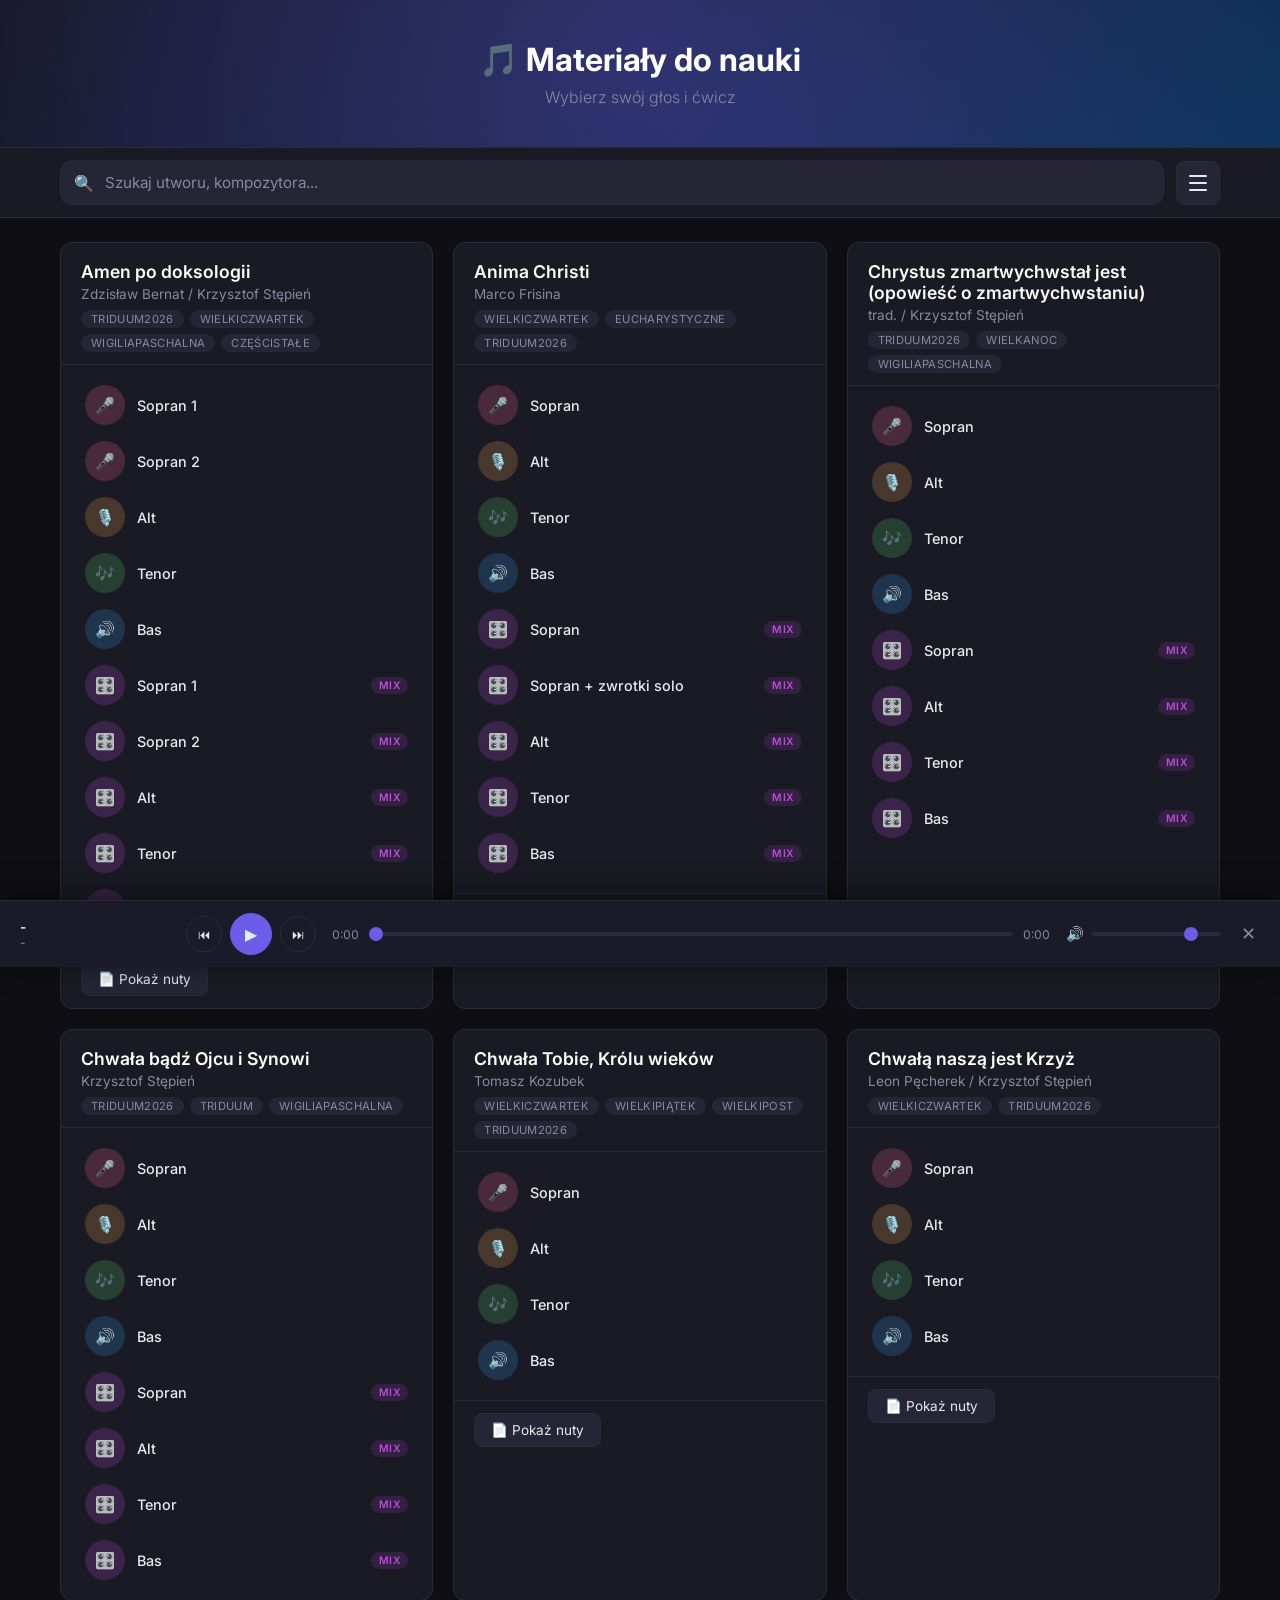
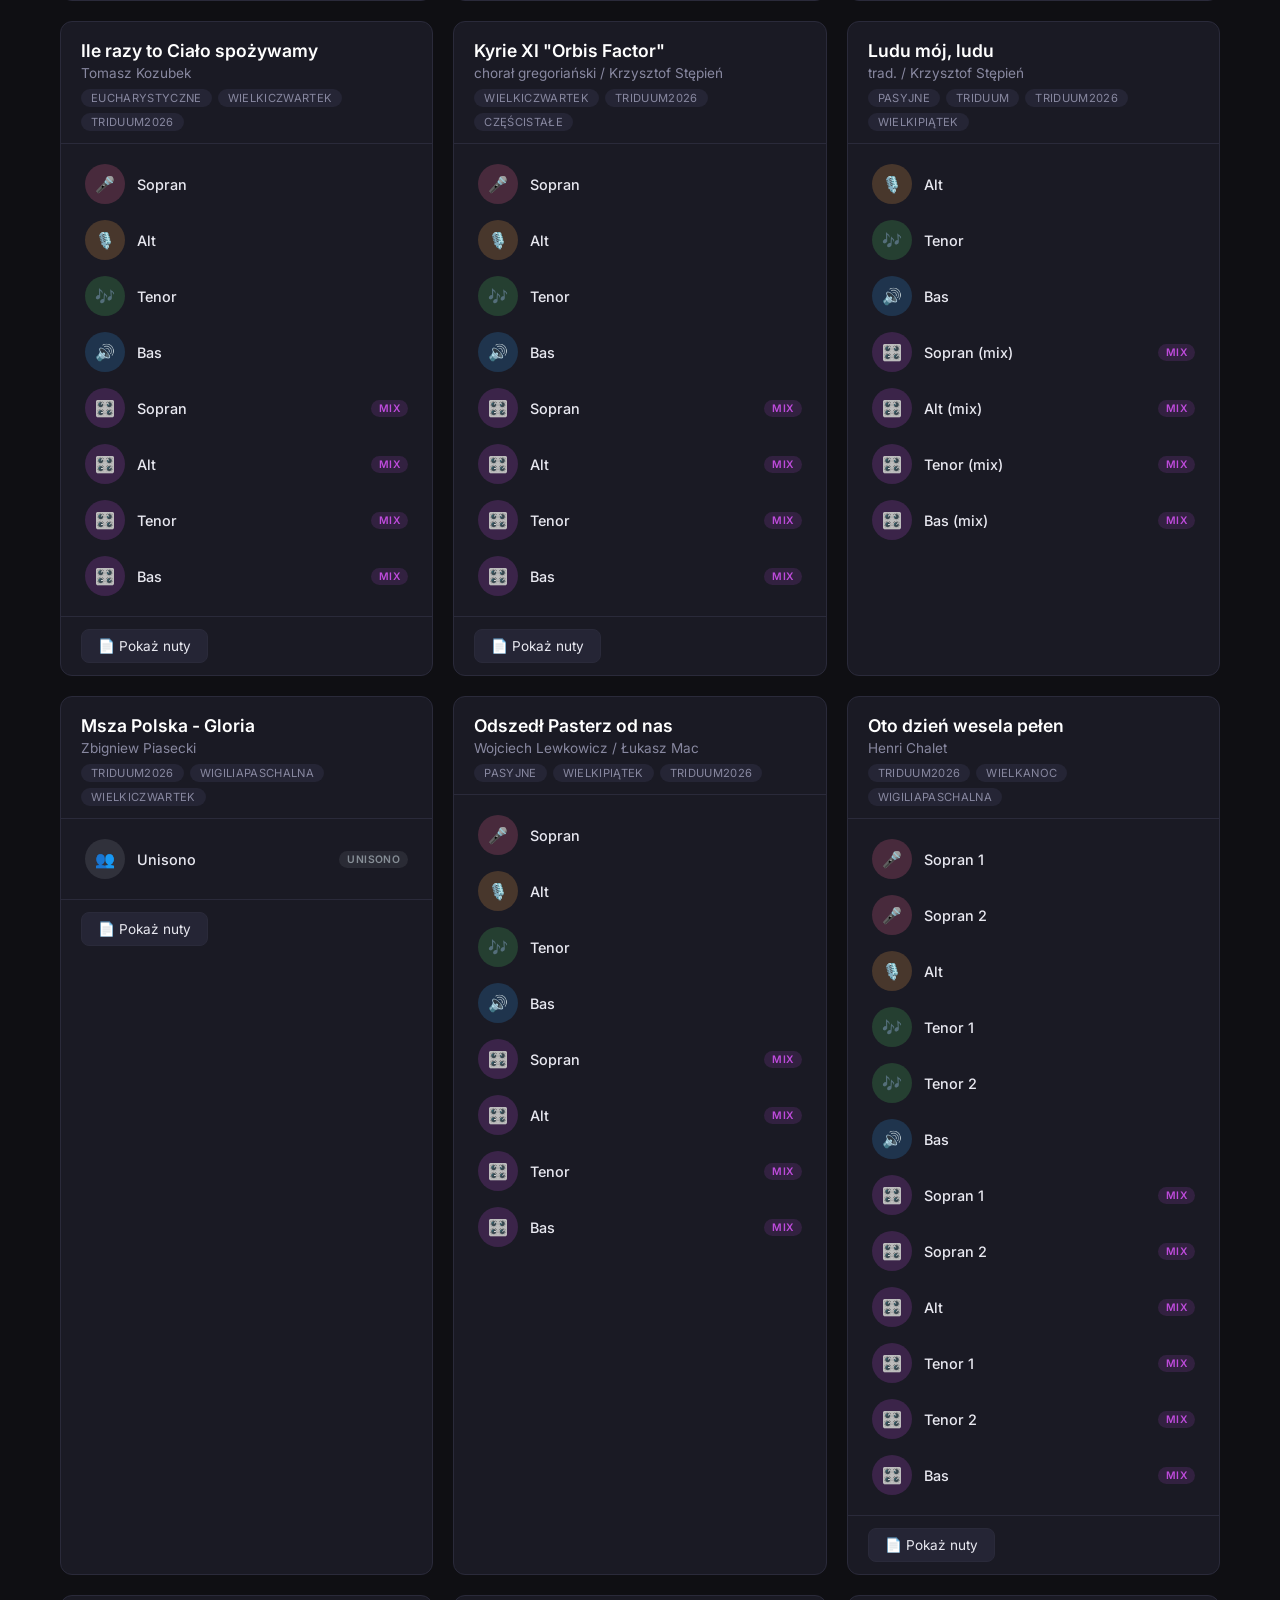
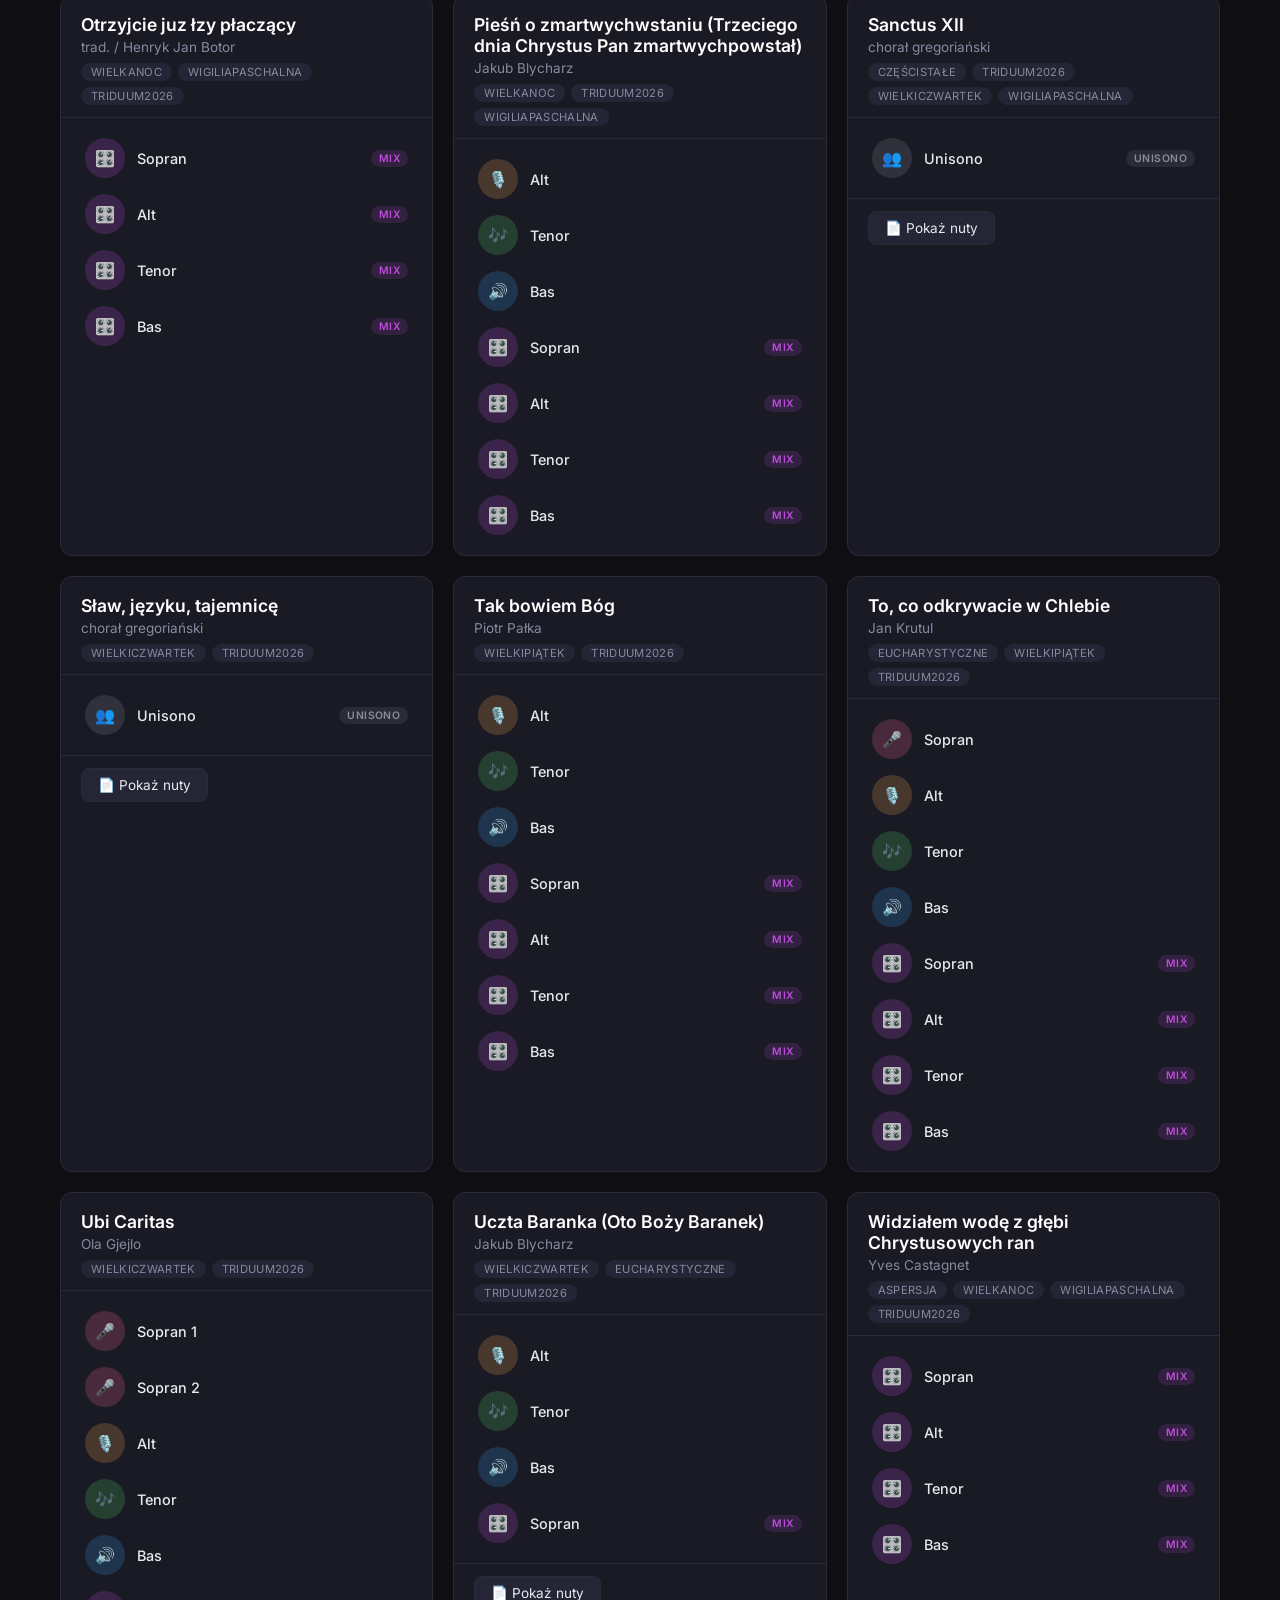
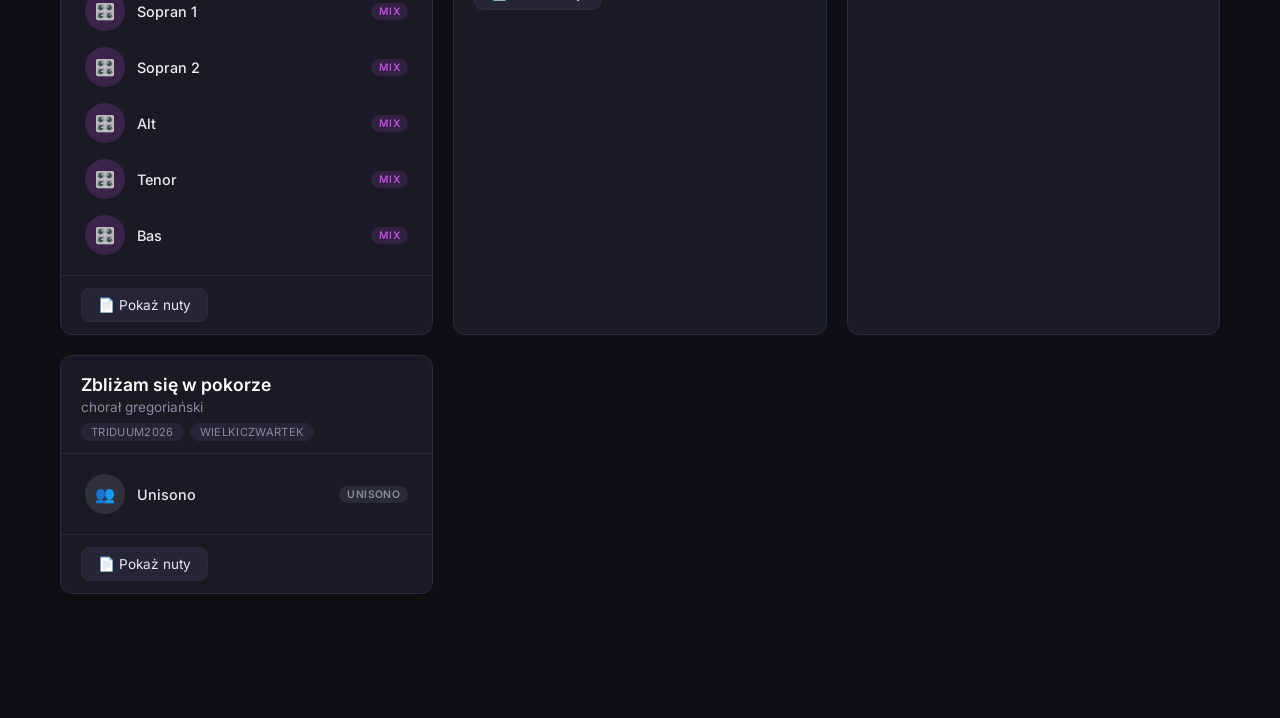
==== index.html @ 9882af94 "some random changes" ====
<!DOCTYPE html>
<html lang="pl">
<head>
    <meta charset="UTF-8">
    <meta name="viewport" content="width=device-width, initial-scale=1.0">
    <title>Chór – Materiały do nauki</title>
    <link rel="stylesheet" href="style.css">
    <link rel="preconnect" href="https://fonts.googleapis.com">
    <link href="https://fonts.googleapis.com/css2?family=Inter:wght@300;400;500;600;700&display=swap" rel="stylesheet">
</head>
<body>
    <header>
        <div class="header-content">
            <h1>🎵 Materiały do nauki</h1>
            <p class="subtitle">Wybierz swój głos i ćwicz</p>
        </div>
    </header>

    <div class="toolbar" id="toolbar">
        <div class="toolbar-inner">
            <div class="search-bar">
                <input type="text" id="search" placeholder="Szukaj utworu, kompozytora...">
                <span class="search-icon">🔍</span>
            </div>
            <div class="hamburger-wrapper">
                <button class="hamburger" id="hamburger" aria-label="Otwórz filtry">
                    <span></span>
                    <span></span>
                    <span></span>
                </button>
                <span class="hamburger-badge" id="hamburger-badge" style="display: none;">0</span>
            </div>
        </div>
    </div>

    <div class="filters" id="filters">
        <div class="filters-header">
            <span>Filtry</span>
            <button class="filters-close" id="filters-close" aria-label="Zamknij filtry">✕</button>
        </div>
        <div class="filters-content">
            <div class="filter-group">
                <h3>Głos:</h3>
                <div class="filter-buttons" id="voice-filters">
                    <button class="filter-btn active" data-voice="all">Wszystkie</button>
                </div>
            </div>
            <div class="filter-group">
                <h3>Typ nagrania:</h3>
                <div class="filter-buttons" id="type-filters">
                    <button class="filter-btn active" data-type="all">Wszystkie</button>
                    <button class="filter-btn" data-type="single">Pojedyncze głosy</button>
                    <button class="filter-btn" data-type="mix">Miksy</button>
                    <button class="filter-btn" data-type="unisono">Unisono</button>
                </div>
            </div>
            <div class="filter-group">
                <h3>Tagi:</h3>
                <div class="filter-buttons" id="tag-filters"></div>
            </div>
            <div class="filter-group">
                <label class="checkbox-label">
                    <input type="checkbox" id="hide-unisono">
                    <span>Ukryj jednogłosowe (unisono)</span>
                </label>
            </div>
            <div class="active-filters" id="active-filters" style="display: none;">
                <span>Aktywne filtry:</span>
                <div class="active-filters-list" id="active-filters-list"></div>
                <button class="clear-filters" id="clear-filters">Wyczyść wszystkie</button>
            </div>
        </div>
    </div>

    <div class="filters-overlay" id="filters-overlay"></div>

    <main>
        <div class="songs-grid" id="songs-grid"></div>
        <div class="empty-state" id="empty-state" style="display: none;">
            <p>😔 Nie znaleziono nagrań pasujących do filtrów</p>
        </div>
    </main>

    <div class="sheets-modal" id="sheets-modal">
        <div class="sheets-modal-header">
            <span class="sheets-modal-title" id="sheets-modal-title">Nuty</span>
            <div class="sheets-nav">
                <button class="sheets-nav-btn" id="sheets-prev" aria-label="Poprzednia strona">◀</button>
                <span class="sheets-counter" id="sheets-counter">1 / 1</span>
                <button class="sheets-nav-btn" id="sheets-next" aria-label="Następna strona">▶</button>
            </div>
            <button class="sheets-modal-close" id="sheets-modal-close" aria-label="Zamknij">✕</button>
        </div>
		<div class="sheets-modal-body">
			<div class="sheets-image-container" id="sheets-image-container">
				<img id="sheets-image" src="" alt="Nuty">
				<div class="sheets-next-page-hint" id="sheets-next-page-hint">
					<span class="sheets-next-page-hint-text">Następna strona</span>
					<span class="sheets-next-page-hint-arrow">→</span>
				</div>
			</div>
			<div class="sheets-pagination" id="sheets-pagination"></div>
		</div>
        <div class="sheets-tracks" id="sheets-tracks"></div>
        <div class="sheets-player" id="sheets-player">
            <div class="player-info">
                <span class="player-title" id="sheets-player-title">-</span>
                <span class="player-track" id="sheets-player-track">-</span>
            </div>
            <div class="player-controls">
                <button class="player-btn" id="sheets-player-prev" title="Poprzedni">⏮</button>
                <button class="player-btn player-btn-main" id="sheets-player-play" title="Play/Pause">▶</button>
                <button class="player-btn" id="sheets-player-next" title="Następny">⏭</button>
            </div>
            <div class="player-progress">
                <span id="sheets-player-current-time">0:00</span>
                <input type="range" id="sheets-player-seek" min="0" max="100" value="0">
                <span id="sheets-player-duration">0:00</span>
            </div>
            <div class="player-volume">
                <span>🔊</span>
                <input type="range" id="sheets-player-volume" min="0" max="100" value="80">
            </div>
        </div>
    </div>

    <div class="audio-player" id="audio-player">
        <div class="player-info">
            <span class="player-title" id="player-title">-</span>
            <span class="player-track" id="player-track">-</span>
        </div>
        <div class="player-controls">
            <button class="player-btn" id="player-prev" title="Poprzedni">⏮</button>
            <button class="player-btn player-btn-main" id="player-play" title="Play/Pause">▶</button>
            <button class="player-btn" id="player-next" title="Następny">⏭</button>
        </div>
        <div class="player-progress">
            <span id="player-current-time">0:00</span>
            <input type="range" id="player-seek" min="0" max="100" value="0">
            <span id="player-duration">0:00</span>
        </div>
        <div class="player-volume">
            <span>🔊</span>
            <input type="range" id="player-volume" min="0" max="100" value="80">
        </div>
        <button class="player-sheets-btn" id="player-sheets-btn" title="Pokaż nuty" style="display: none;">📄</button>
        <button class="player-close" id="player-close">✕</button>
    </div>

    <audio id="audio-element"></audio>
    <script src="app.js"></script>
</body>
</html>
---- style.css ----
* {
    margin: 0;
    padding: 0;
    box-sizing: border-box;
}

:root {
    --bg: #0f0f13;
    --bg-card: #1a1a24;
    --bg-card-hover: #222233;
    --bg-filter: #252535;
    --accent: #6c5ce7;
    --accent-light: #a29bfe;
    --accent-glow: rgba(108, 92, 231, 0.3);
    --text: #e8e8f0;
    --text-dim: #8888a0;
    --text-bright: #ffffff;
    --soprano: #ff6b9d;
    --alto: #ffa94d;
    --tenor: #51cf66;
    --bass: #339af0;
    --mix: #be4bdb;
    --unisono: #868e96;
    --border: #2a2a3a;
    --player-bg: #1a1a28;
    --radius: 12px;
    --radius-sm: 8px;
}

body {
    font-family: 'Inter', -apple-system, sans-serif;
    background: var(--bg);
    color: var(--text);
    min-height: 100vh;
    padding-bottom: 100px;
}

header {
    background: linear-gradient(135deg, #1a1a2e 0%, #16213e 50%, #0f3460 100%);
    padding: 40px 20px;
    text-align: center;
    border-bottom: 1px solid var(--border);
    position: relative;
    overflow: hidden;
}

header::before {
    content: '';
    position: absolute;
    top: -50%;
    left: -50%;
    width: 200%;
    height: 200%;
    background: radial-gradient(circle, var(--accent-glow) 0%, transparent 50%);
    animation: headerGlow 8s ease-in-out infinite alternate;
}

@keyframes headerGlow {
    0% { transform: translate(-20%, -20%); }
    100% { transform: translate(20%, 20%); }
}

.header-content {
    position: relative;
    z-index: 1;
}

header h1 {
    font-size: 2rem;
    font-weight: 700;
    color: var(--text-bright);
    margin-bottom: 8px;
}

.subtitle {
    color: var(--text-dim);
    font-size: 1rem;
    font-weight: 300;
}

.toolbar {
    position: sticky;
    top: 0;
    z-index: 100;
    background: var(--bg-card);
    border-bottom: 1px solid var(--border);
    backdrop-filter: blur(20px);
    -webkit-backdrop-filter: blur(20px);
}

.toolbar-inner {
    max-width: 1200px;
    margin: 0 auto;
    padding: 12px 20px;
    display: flex;
    gap: 12px;
    align-items: center;
}

.search-bar {
    position: relative;
    flex: 1;
    min-width: 0;
}

.search-bar input {
    width: 100%;
    padding: 12px 16px 12px 44px;
    background: var(--bg-filter);
    border: 1px solid var(--border);
    border-radius: var(--radius);
    color: var(--text);
    font-size: 0.95rem;
    font-family: inherit;
    outline: none;
    transition: border-color 0.2s, box-shadow 0.2s;
}

.search-bar input:focus {
    border-color: var(--accent);
    box-shadow: 0 0 0 3px var(--accent-glow);
}

.search-bar input::placeholder {
    color: var(--text-dim);
}

.search-icon {
    position: absolute;
    left: 14px;
    top: 50%;
    transform: translateY(-50%);
    font-size: 1rem;
    pointer-events: none;
}

.hamburger {
    display: flex;
    flex-direction: column;
    justify-content: center;
    gap: 5px;
    width: 44px;
    height: 44px;
    background: var(--bg-filter);
    border: 1px solid var(--border);
    border-radius: var(--radius-sm);
    cursor: pointer;
    padding: 12px;
    transition: border-color 0.2s, background 0.2s;
    flex-shrink: 0;
}

.hamburger:hover {
    border-color: var(--accent);
    background: var(--bg-card-hover);
}

.hamburger span {
    display: block;
    width: 100%;
    height: 2px;
    background: var(--text);
    border-radius: 1px;
    transition: transform 0.2s, opacity 0.2s;
}

.hamburger.active {
    background: var(--accent);
    border-color: var(--accent);
}

.hamburger.active span:nth-child(1) {
    transform: rotate(45deg) translate(5px, 5px);
}

.hamburger.active span:nth-child(2) {
    opacity: 0;
}

.hamburger.active span:nth-child(3) {
    transform: rotate(-45deg) translate(5px, -5px);
}

.hamburger-badge {
    position: absolute;
    top: -6px;
    right: -6px;
    min-width: 20px;
    height: 20px;
    background: var(--accent);
    color: var(--text-bright);
    font-size: 0.7rem;
    font-weight: 600;
    border-radius: 10px;
    display: flex;
    align-items: center;
    justify-content: center;
    padding: 0 5px;
}

.hamburger-wrapper {
    position: relative;
    flex-shrink: 0;
}

.filters {
    position: fixed;
    top: 0;
    right: 0;
    width: 320px;
    max-width: 90vw;
    height: 100vh;
    background: var(--bg-card);
    border-left: 1px solid var(--border);
    padding: 0;
    overflow-y: auto;
    transform: translateX(100%);
    transition: transform 0.3s ease;
    z-index: 200;
    display: flex;
    flex-direction: column;
}

.filters.open {
    transform: translateX(0);
}

.filters-header {
    display: flex;
    justify-content: space-between;
    align-items: center;
    padding: 16px 20px;
    border-bottom: 1px solid var(--border);
    background: var(--bg-card);
    position: sticky;
    top: 0;
    z-index: 1;
}

.filters-header span {
    font-size: 1.1rem;
    font-weight: 600;
    color: var(--text-bright);
}

.filters-close {
    width: 36px;
    height: 36px;
    background: var(--bg-filter);
    border: 1px solid var(--border);
    border-radius: 50%;
    color: var(--text);
    font-size: 1rem;
    cursor: pointer;
    display: flex;
    align-items: center;
    justify-content: center;
    transition: background 0.2s;
}

.filters-close:hover {
    background: var(--bg-card-hover);
}

.filters-content {
    padding: 16px 20px;
    display: flex;
    flex-direction: column;
    gap: 20px;
    flex: 1;
}

.filter-group {
    display: flex;
    flex-direction: column;
    gap: 10px;
}

.filter-group h3 {
    font-size: 0.75rem;
    font-weight: 600;
    color: var(--text-dim);
    text-transform: uppercase;
    letter-spacing: 0.05em;
}

.filter-buttons {
    display: flex;
    flex-wrap: wrap;
    gap: 8px;
}

.filter-btn {
    padding: 8px 16px;
    background: var(--bg-filter);
    border: 1px solid var(--border);
    border-radius: 20px;
    color: var(--text-dim);
    font-size: 0.85rem;
    font-family: inherit;
    cursor: pointer;
    transition: all 0.2s;
    white-space: nowrap;
}

.filter-btn:hover {
    background: var(--bg-card-hover);
    color: var(--text);
    border-color: var(--accent);
}

.filter-btn.active {
    background: var(--accent);
    color: var(--text-bright);
    border-color: var(--accent);
}

.filter-btn[data-voice*="soprano"].active { background: var(--soprano); border-color: var(--soprano); }
.filter-btn[data-voice*="alto"].active { background: var(--alto); border-color: var(--alto); color: #1a1a24; }
.filter-btn[data-voice*="tenor"].active { background: var(--tenor); border-color: var(--tenor); color: #1a1a24; }
.filter-btn[data-voice*="bass"].active { background: var(--bass); border-color: var(--bass); }
.filter-btn[data-voice="unisono"].active { background: var(--unisono); border-color: var(--unisono); }

.checkbox-label {
    display: flex;
    align-items: center;
    gap: 10px;
    cursor: pointer;
    color: var(--text);
    font-size: 0.9rem;
    padding: 8px 0;
}

.checkbox-label input[type="checkbox"] {
    width: 20px;
    height: 20px;
    accent-color: var(--accent);
    cursor: pointer;
}

.active-filters {
    display: flex;
    flex-direction: column;
    gap: 12px;
    padding: 16px;
    background: rgba(108, 92, 231, 0.1);
    border: 1px solid var(--accent);
    border-radius: var(--radius-sm);
    margin-top: auto;
}

.active-filters > span {
    font-size: 0.75rem;
    color: var(--text-dim);
    text-transform: uppercase;
    letter-spacing: 0.03em;
}

.active-filters-list {
    display: flex;
    flex-wrap: wrap;
    gap: 8px;
}

.active-filter-tag {
    display: inline-flex;
    align-items: center;
    gap: 6px;
    padding: 6px 12px;
    background: var(--accent);
    color: var(--text-bright);
    border-radius: 16px;
    font-size: 0.8rem;
    font-weight: 500;
}

.active-filter-tag button {
    background: none;
    border: none;
    color: inherit;
    cursor: pointer;
    font-size: 1rem;
    line-height: 1;
    opacity: 0.7;
    transition: opacity 0.15s;
    padding: 0;
    margin-left: 2px;
}

.active-filter-tag button:hover {
    opacity: 1;
}

.clear-filters {
    padding: 10px 16px;
    background: transparent;
    border: 1px solid var(--accent);
    border-radius: var(--radius-sm);
    color: var(--accent-light);
    font-size: 0.85rem;
    font-family: inherit;
    cursor: pointer;
    transition: all 0.2s;
    text-align: center;
}

.clear-filters:hover {
    background: var(--accent);
    color: var(--text-bright);
}

.filters-overlay {
    display: none;
    position: fixed;
    inset: 0;
    background: rgba(0, 0, 0, 0.6);
    z-index: 150;
    backdrop-filter: blur(4px);
}

.filters-overlay.visible {
    display: block;
}

main {
    max-width: 1200px;
    margin: 0 auto;
    padding: 24px 20px;
}

.songs-grid {
    display: grid;
    grid-template-columns: repeat(auto-fill, minmax(340px, 1fr));
    gap: 20px;
}

.song-card {
    background: var(--bg-card);
    border: 1px solid var(--border);
    border-radius: var(--radius);
    overflow: hidden;
    transition: transform 0.2s, box-shadow 0.2s;
}

.song-card:hover {
    transform: translateY(-2px);
    box-shadow: 0 8px 30px rgba(0, 0, 0, 0.3);
}

.song-header {
    padding: 18px 20px 12px;
    border-bottom: 1px solid var(--border);
}

.song-title {
    font-size: 1.1rem;
    font-weight: 600;
    color: var(--text-bright);
    margin-bottom: 4px;
}

.song-composer {
    font-size: 0.85rem;
    color: var(--text-dim);
    margin-bottom: 8px;
}

.song-tags {
    display: flex;
    flex-wrap: wrap;
    gap: 6px;
}

.tag {
    padding: 2px 10px;
    background: var(--bg-filter);
    border-radius: 12px;
    font-size: 0.7rem;
    color: var(--text-dim);
    text-transform: uppercase;
    letter-spacing: 0.03em;
    cursor: pointer;
    transition: all 0.15s;
}

.tag:hover {
    background: var(--accent);
    color: var(--text-bright);
}

.track-list {
    padding: 12px 16px;
}

.track-item {
    display: flex;
    align-items: center;
    gap: 12px;
    padding: 8px;
    border-radius: var(--radius-sm);
    cursor: pointer;
    transition: background 0.15s;
}

.track-item:hover {
    background: var(--bg-card-hover);
}

.track-item.playing {
    background: rgba(108, 92, 231, 0.15);
}

.track-icon {
    width: 40px;
    height: 40px;
    border-radius: 50%;
    display: flex;
    align-items: center;
    justify-content: center;
    font-size: 1rem;
    flex-shrink: 0;
    transition: transform 0.2s;
    position: relative;
}

.track-item:hover .track-icon {
    transform: scale(1.1);
}

.track-icon.soprano { background: rgba(255, 107, 157, 0.2); color: var(--soprano); }
.track-icon.soprano1 { background: rgba(255, 107, 157, 0.2); color: var(--soprano); }
.track-icon.soprano2 { background: rgba(255, 107, 157, 0.15); color: var(--soprano); }
.track-icon.alto { background: rgba(255, 169, 77, 0.2); color: var(--alto); }
.track-icon.tenor { background: rgba(81, 207, 102, 0.2); color: var(--tenor); }
.track-icon.bass { background: rgba(51, 154, 240, 0.2); color: var(--bass); }
.track-icon.mix { background: rgba(190, 75, 219, 0.2); color: var(--mix); }
.track-icon.unisono { background: rgba(134, 142, 150, 0.2); color: var(--unisono); }

.track-info {
    flex: 1;
    min-width: 0;
}

.track-label {
    font-size: 0.9rem;
    font-weight: 500;
    color: var(--text);
}

.track-description {
    font-size: 0.75rem;
    color: var(--text-dim);
    margin-top: 2px;
}

.track-type-badge {
    padding: 2px 8px;
    border-radius: 10px;
    font-size: 0.65rem;
    text-transform: uppercase;
    font-weight: 600;
    letter-spacing: 0.04em;
    flex-shrink: 0;
}

.track-type-badge.single { background: rgba(108, 92, 231, 0.15); color: var(--accent-light); }
.track-type-badge.mix { background: rgba(190, 75, 219, 0.15); color: var(--mix); }
.track-type-badge.unisono { background: rgba(134, 142, 150, 0.15); color: var(--unisono); }

.track-item.playing .track-icon::after {
    content: '';
    position: absolute;
    inset: -4px;
    border-radius: 50%;
    border: 2px solid currentColor;
    animation: pulse 1.5s ease-out infinite;
}

@keyframes pulse {
    0% { transform: scale(1); opacity: 0.6; }
    100% { transform: scale(1.3); opacity: 0; }
}

.song-footer {
    padding: 12px 20px;
    border-top: 1px solid var(--border);
    display: flex;
    gap: 8px;
}

.show-sheets-btn {
    padding: 8px 16px;
    background: var(--bg-filter);
    border: 1px solid var(--border);
    border-radius: var(--radius-sm);
    color: var(--text);
    font-size: 0.85rem;
    font-family: inherit;
    cursor: pointer;
    transition: all 0.2s;
    display: flex;
    align-items: center;
    gap: 6px;
}

.show-sheets-btn:hover {
    background: var(--accent);
    color: var(--text-bright);
    border-color: var(--accent);
}

.audio-player {
    position: fixed;
    bottom: 0;
    left: 0;
    right: 0;
    background: var(--player-bg);
    border-top: 1px solid var(--border);
    padding: 12px 20px;
    display: flex;
    align-items: center;
    gap: 16px;
    z-index: 1000;
    transform: translateY(100%);
    transition: transform 0.3s ease;
    backdrop-filter: blur(20px);
    box-shadow: 0 -4px 30px rgba(0, 0, 0, 0.5);
}

.audio-player.visible {
    transform: translateY(0);
}

.player-info {
    min-width: 0;
    flex: 0 0 150px;
}

.player-title {
    display: block;
    font-size: 0.85rem;
    font-weight: 600;
    color: var(--text-bright);
    white-space: nowrap;
    overflow: hidden;
    text-overflow: ellipsis;
}

.player-track {
    display: block;
    font-size: 0.75rem;
    color: var(--text-dim);
}

.player-controls {
    display: flex;
    align-items: center;
    gap: 8px;
}

.player-btn {
    width: 36px;
    height: 36px;
    background: none;
    border: 1px solid var(--border);
    border-radius: 50%;
    color: var(--text);
    cursor: pointer;
    display: flex;
    align-items: center;
    justify-content: center;
    font-size: 0.8rem;
    transition: all 0.15s;
}

.player-btn:hover {
    background: var(--bg-filter);
    border-color: var(--accent);
}

.player-btn-main {
    width: 42px;
    height: 42px;
    background: var(--accent);
    border-color: var(--accent);
    font-size: 1rem;
}

.player-btn-main:hover {
    background: var(--accent-light);
}

.player-progress {
    flex: 1;
    display: flex;
    align-items: center;
    gap: 10px;
    min-width: 0;
}

.player-progress span {
    font-size: 0.75rem;
    color: var(--text-dim);
    font-variant-numeric: tabular-nums;
    flex-shrink: 0;
}

.player-progress input[type="range"],
.player-volume input[type="range"] {
    -webkit-appearance: none;
    appearance: none;
    height: 4px;
    background: var(--border);
    border-radius: 2px;
    outline: none;
    flex: 1;
    cursor: pointer;
}

.player-progress input[type="range"]::-webkit-slider-thumb,
.player-volume input[type="range"]::-webkit-slider-thumb {
    -webkit-appearance: none;
    width: 14px;
    height: 14px;
    background: var(--accent);
    border-radius: 50%;
    cursor: pointer;
    transition: transform 0.1s;
}

.player-progress input[type="range"]::-webkit-slider-thumb:hover,
.player-volume input[type="range"]::-webkit-slider-thumb:hover {
    transform: scale(1.3);
}

.player-volume {
    display: flex;
    align-items: center;
    gap: 8px;
    flex: 0 0 100px;
}

.player-volume span {
    font-size: 0.9rem;
}

.player-sheets-btn {
    width: 40px;
    height: 40px;
    background: var(--bg-filter);
    border: 1px solid var(--border);
    border-radius: var(--radius-sm);
    color: var(--text);
    font-size: 1.1rem;
    cursor: pointer;
    display: flex;
    align-items: center;
    justify-content: center;
    transition: all 0.2s;
}

.player-sheets-btn:hover {
    background: var(--accent);
    border-color: var(--accent);
}

.player-close {
    background: none;
    border: none;
    color: var(--text-dim);
    cursor: pointer;
    font-size: 1.1rem;
    padding: 4px;
    transition: color 0.15s;
}

.player-close:hover {
    color: var(--text);
}

.empty-state {
    text-align: center;
    padding: 60px 20px;
    color: var(--text-dim);
    font-size: 1.1rem;
}

.sheets-modal {
    display: none;
    position: fixed;
    inset: 0;
    background: var(--bg);
    z-index: 2000;
    flex-direction: column;
}

.sheets-modal.visible {
    display: flex;
}

.sheets-modal-header {
    display: flex;
    align-items: center;
    padding: 12px 20px;
    background: var(--bg-card);
    border-bottom: 1px solid var(--border);
    gap: 16px;
    flex-shrink: 0;
}

.sheets-modal-title {
    font-size: 1rem;
    font-weight: 600;
    color: var(--text-bright);
    flex: 1;
    white-space: nowrap;
    overflow: hidden;
    text-overflow: ellipsis;
}

.sheets-nav {
    display: flex;
    align-items: center;
    gap: 12px;
}

.sheets-nav-btn {
    width: 36px;
    height: 36px;
    background: var(--bg-filter);
    border: 1px solid var(--border);
    border-radius: 50%;
    color: var(--text);
    font-size: 0.9rem;
    cursor: pointer;
    display: flex;
    align-items: center;
    justify-content: center;
    transition: all 0.2s;
}

.sheets-nav-btn:hover:not(:disabled) {
    background: var(--accent);
    color: var(--text-bright);
    border-color: var(--accent);
}

.sheets-nav-btn:disabled {
    opacity: 0.3;
    cursor: not-allowed;
}

.sheets-counter {
    font-size: 0.9rem;
    color: var(--text-dim);
    min-width: 60px;
    text-align: center;
}

.sheets-modal-close {
    width: 40px;
    height: 40px;
    background: var(--bg-filter);
    border: 1px solid var(--border);
    border-radius: 50%;
    color: var(--text);
    font-size: 1.2rem;
    cursor: pointer;
    display: flex;
    align-items: center;
    justify-content: center;
    transition: background 0.2s;
    flex-shrink: 0;
}

.sheets-modal-close:hover {
    background: #e74c3c;
    border-color: #e74c3c;
}

.sheets-modal-body {
    flex: 1;
    display: flex;
    flex-direction: column;
    overflow: hidden;
    min-height: 0;
}

.sheets-image-container {
    flex: 1;
    display: flex;
    align-items: flex-start;
    justify-content: center;
    overflow-y: auto;
    overflow-x: hidden;
    background: #000;
    min-height: 0;
}

.sheets-image-container img {
    width: 100%;
    height: auto;
    object-fit: contain;
}

.sheets-image-container img.zoomed {
    cursor: zoom-out;
    max-width: none;
    max-height: none;
}

.sheets-pagination {
    display: flex;
    justify-content: center;
    gap: 8px;
    padding: 8px 0;
    background: var(--bg);
    flex-shrink: 0;
}

.sheets-dot {
    width: 10px;
    height: 10px;
    border-radius: 50%;
    background: var(--border);
    cursor: pointer;
    transition: all 0.2s;
}

.sheets-dot:hover {
    background: var(--text-dim);
}

.sheets-dot.active {
    background: var(--accent);
    transform: scale(1.3);
}

.sheets-tracks {
    display: flex;
    flex-wrap: wrap;
    gap: 8px;
    padding: 12px 20px;
    background: var(--bg-card);
    border-top: 1px solid var(--border);
    flex-shrink: 0;
}

.sheets-track-btn {
    display: flex;
    align-items: center;
    gap: 8px;
    padding: 8px 14px;
    background: var(--bg-filter);
    border: 1px solid var(--border);
    border-radius: 20px;
    color: var(--text);
    font-size: 0.85rem;
    font-family: inherit;
    cursor: pointer;
    transition: all 0.2s;
}

.sheets-track-btn:hover {
    border-color: var(--accent);
    background: var(--bg-card-hover);
}

.sheets-track-btn.playing {
    background: var(--accent);
    border-color: var(--accent);
    color: var(--text-bright);
}

.sheets-track-btn .track-emoji {
    font-size: 1rem;
}

.sheets-player {
    display: flex;
    align-items: center;
    gap: 16px;
    padding: 12px 20px;
    background: var(--player-bg);
    border-top: 1px solid var(--border);
    flex-shrink: 0;
}

@media (max-width: 768px) {
    header {
        padding: 28px 16px;
    }

    header h1 {
        font-size: 1.5rem;
    }

    .toolbar-inner {
        padding: 10px 16px;
    }

    main {
        padding: 20px 16px;
    }

    .songs-grid {
        grid-template-columns: 1fr;
    }

    .audio-player {
        flex-wrap: wrap;
        gap: 8px;
        padding: 10px 12px;
    }

    .player-info {
        flex: 1 1 calc(100% - 90px);
        order: 1;
    }

    .player-sheets-btn {
        order: 2;
    }

    .player-close {
        order: 3;
    }

    .player-controls {
        order: 4;
    }

    .player-progress {
        order: 5;
        flex: 1 1 100%;
    }

    .player-volume {
        display: none;
    }

    .sheets-modal-header {
        padding: 8px 12px;
        gap: 8px;
    }

    .sheets-modal-title {
        font-size: 0.85rem;
        flex: 1;
    }

    .sheets-nav {
        gap: 6px;
    }

    .sheets-nav-btn {
        width: 32px;
        height: 32px;
        font-size: 0.8rem;
    }

    .sheets-counter {
        font-size: 0.8rem;
        min-width: 50px;
    }

    .sheets-modal-close {
        width: 32px;
        height: 32px;
        font-size: 1rem;
    }

    .sheets-modal-body {
        padding: 0;
    }

    .sheets-image-container {
        flex: 1;
        align-items: flex-start;
    }

    .sheets-image-container img {
        width: 100%;
        height: auto;
    }

    .sheets-pagination {
        padding: 6px 0;
        gap: 6px;
    }

    .sheets-dot {
        width: 8px;
        height: 8px;
    }

    .sheets-tracks {
        padding: 8px 12px;
        gap: 6px;
        flex-wrap: nowrap;
        overflow-x: auto;
        -webkit-overflow-scrolling: touch;
        scrollbar-width: none;
    }

    .sheets-tracks::-webkit-scrollbar {
        display: none;
    }

    .sheets-track-btn {
        padding: 6px 10px;
        font-size: 0.75rem;
        gap: 4px;
        flex-shrink: 0;
    }

    .sheets-track-btn .track-emoji {
        font-size: 0.9rem;
    }

    .sheets-player {
        padding: 8px 12px;
        gap: 8px;
    }

    .sheets-player .player-info {
        flex: 0 0 auto;
        max-width: 100px;
    }

    .sheets-player .player-title {
        font-size: 0.75rem;
    }

    .sheets-player .player-track {
        font-size: 0.65rem;
    }

    .sheets-player .player-controls {
        gap: 4px;
    }

    .sheets-player .player-btn {
        width: 32px;
        height: 32px;
        font-size: 0.7rem;
    }

    .sheets-player .player-btn-main {
        width: 36px;
        height: 36px;
        font-size: 0.9rem;
    }

    .sheets-player .player-progress {
        flex: 1;
        gap: 6px;
    }

    .sheets-player .player-progress span {
        font-size: 0.65rem;
    }

    .sheets-player .player-volume {
        display: none;
    }
}

@media (max-width: 400px) {
    .sheets-modal-title {
        display: none;
    }

    .sheets-nav {
        flex: 1;
        justify-content: center;
    }

    .sheets-player .player-info {
        display: none;
    }
}

/* Strzałka "następna strona" w nutach */
.sheets-next-page-hint {
    position: absolute;
    bottom: 20px;
    left: 50%;
    transform: translateX(-50%);
    display: flex;
    flex-direction: column;
    align-items: center;
    gap: 8px;
    padding: 12px 24px;
    background: rgba(108, 92, 231, 0.9);
    border: 1px solid var(--accent-light);
    border-radius: 30px;
    color: var(--text-bright);
    cursor: pointer;
    opacity: 0;
    visibility: hidden;
    transition: opacity 0.3s, visibility 0.3s, transform 0.3s;
    z-index: 10;
    backdrop-filter: blur(10px);
    box-shadow: 0 4px 20px rgba(108, 92, 231, 0.4);
}

.sheets-next-page-hint.visible {
    opacity: 1;
    visibility: visible;
}

.sheets-next-page-hint:hover {
    background: var(--accent);
    transform: translateX(-50%) scale(1.05);
}

.sheets-next-page-hint:active {
    transform: translateX(-50%) scale(0.98);
}

.sheets-next-page-hint-text {
    font-size: 0.85rem;
    font-weight: 500;
    white-space: nowrap;
}

.sheets-next-page-hint-arrow {
    font-size: 1.2rem;
    animation: bounceArrow 1s ease-in-out infinite;
}

@keyframes bounceArrow {
    0%, 100% { transform: translateX(0); }
    50% { transform: translateX(5px); }
}

/* Ukryj na ostatniej stronie - obsługiwane przez JS */
.sheets-next-page-hint.hidden {
    display: none;
}

@media (max-width: 768px) {
    .sheets-next-page-hint {
        bottom: 15px;
        padding: 10px 20px;
        gap: 6px;
    }

    .sheets-next-page-hint-text {
        font-size: 0.8rem;
    }

    .sheets-next-page-hint-arrow {
        font-size: 1rem;
    }
}
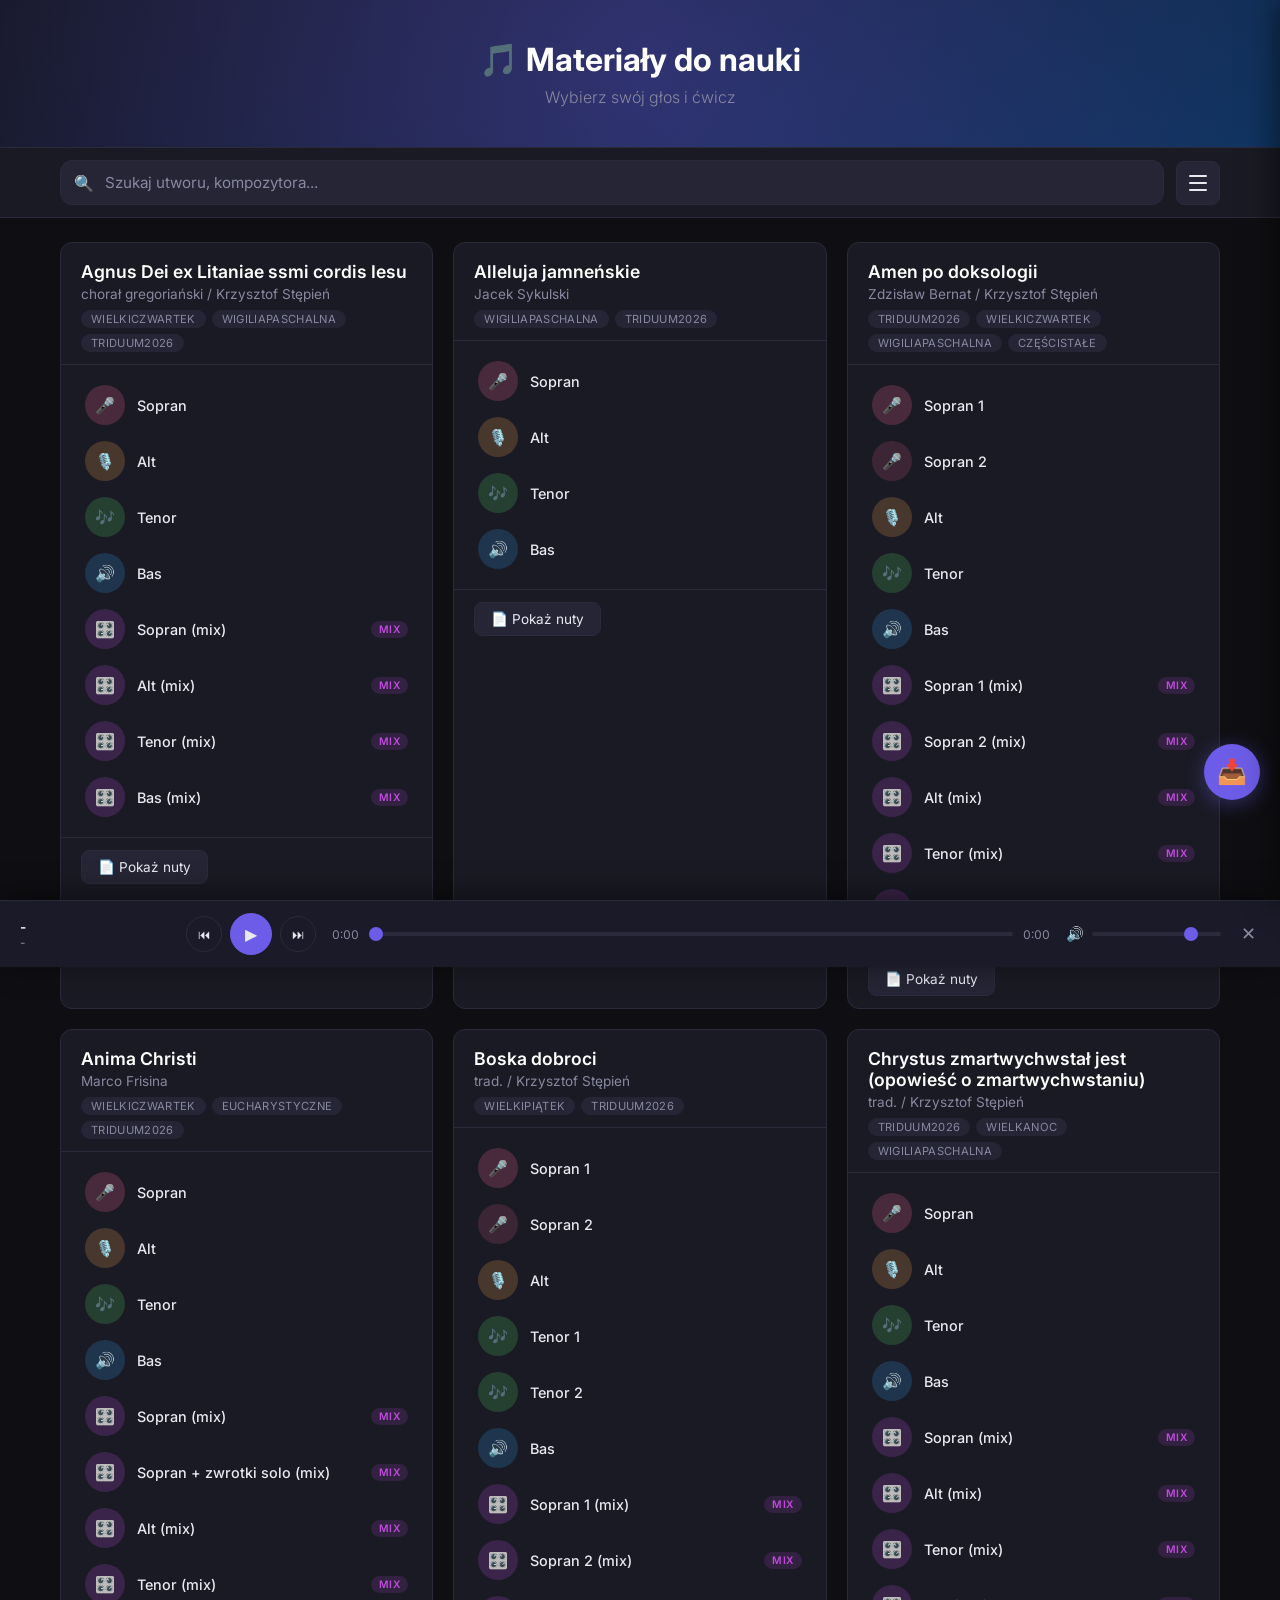
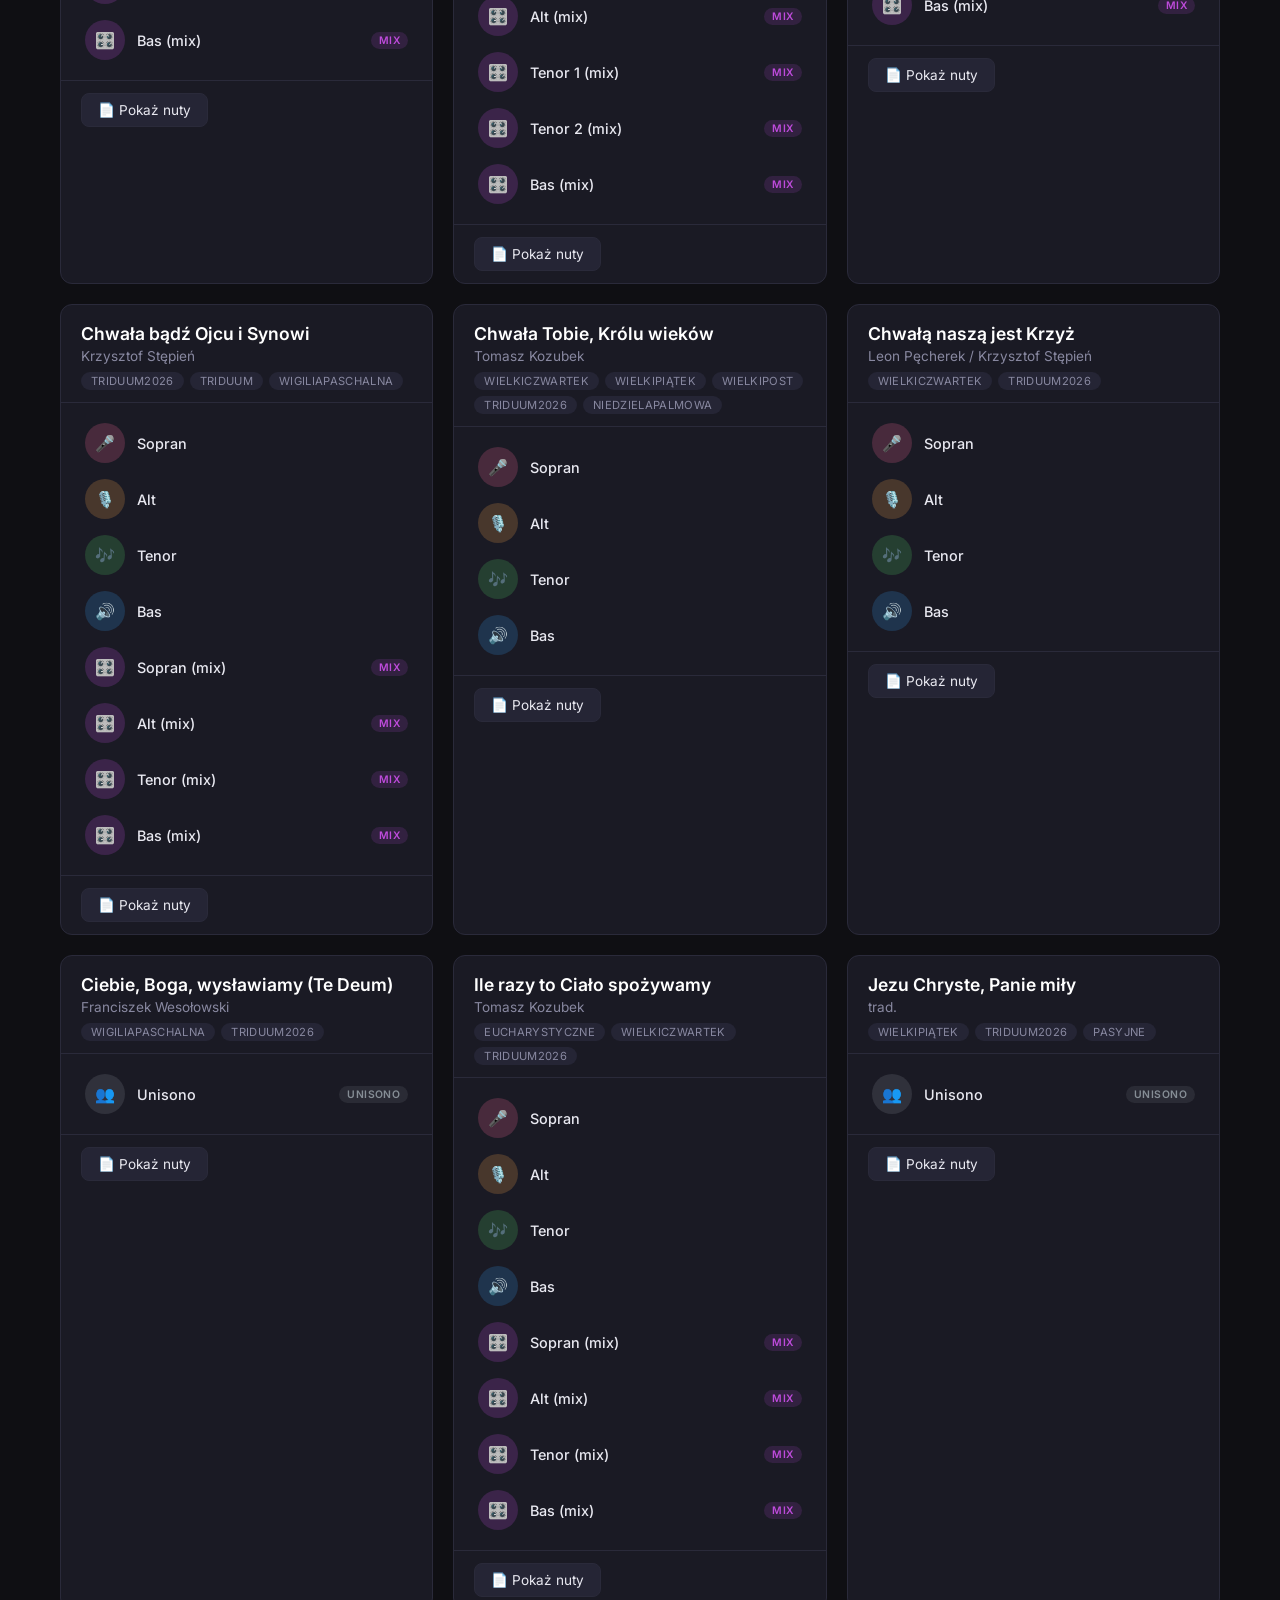
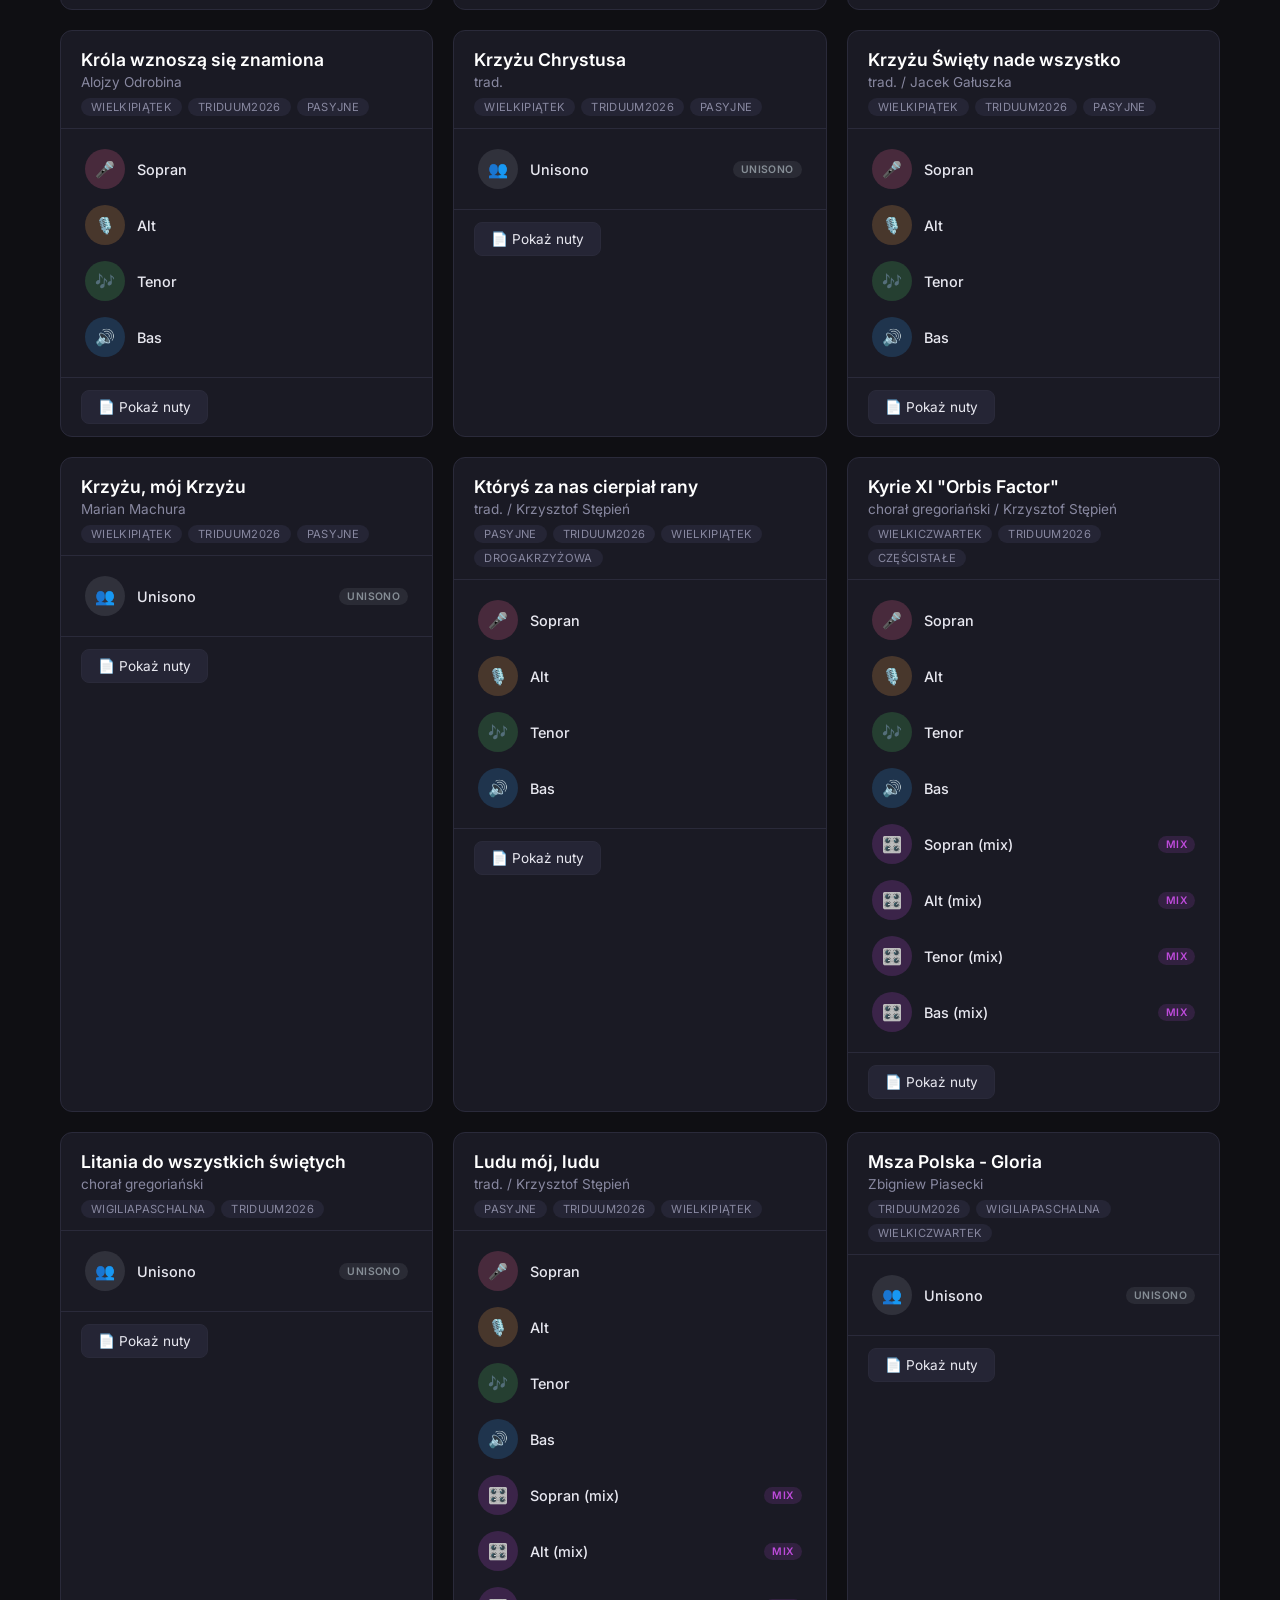
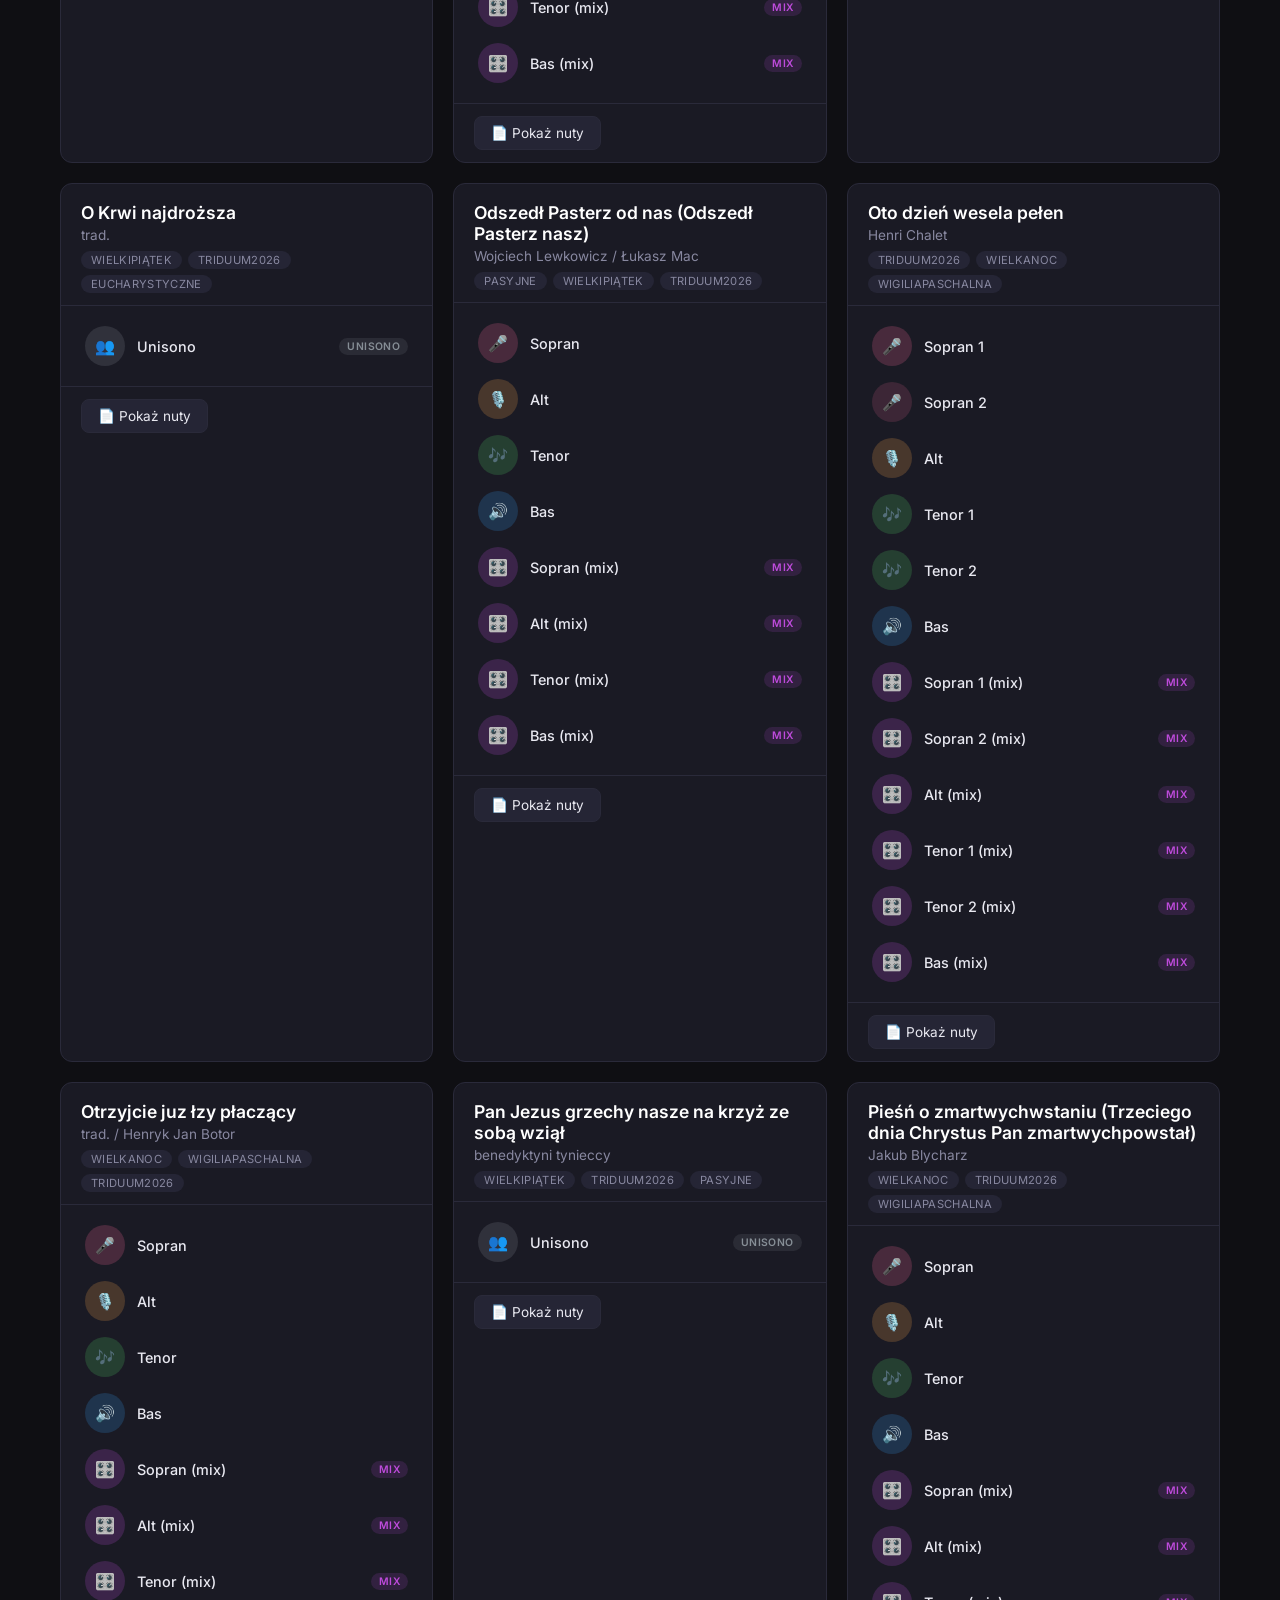
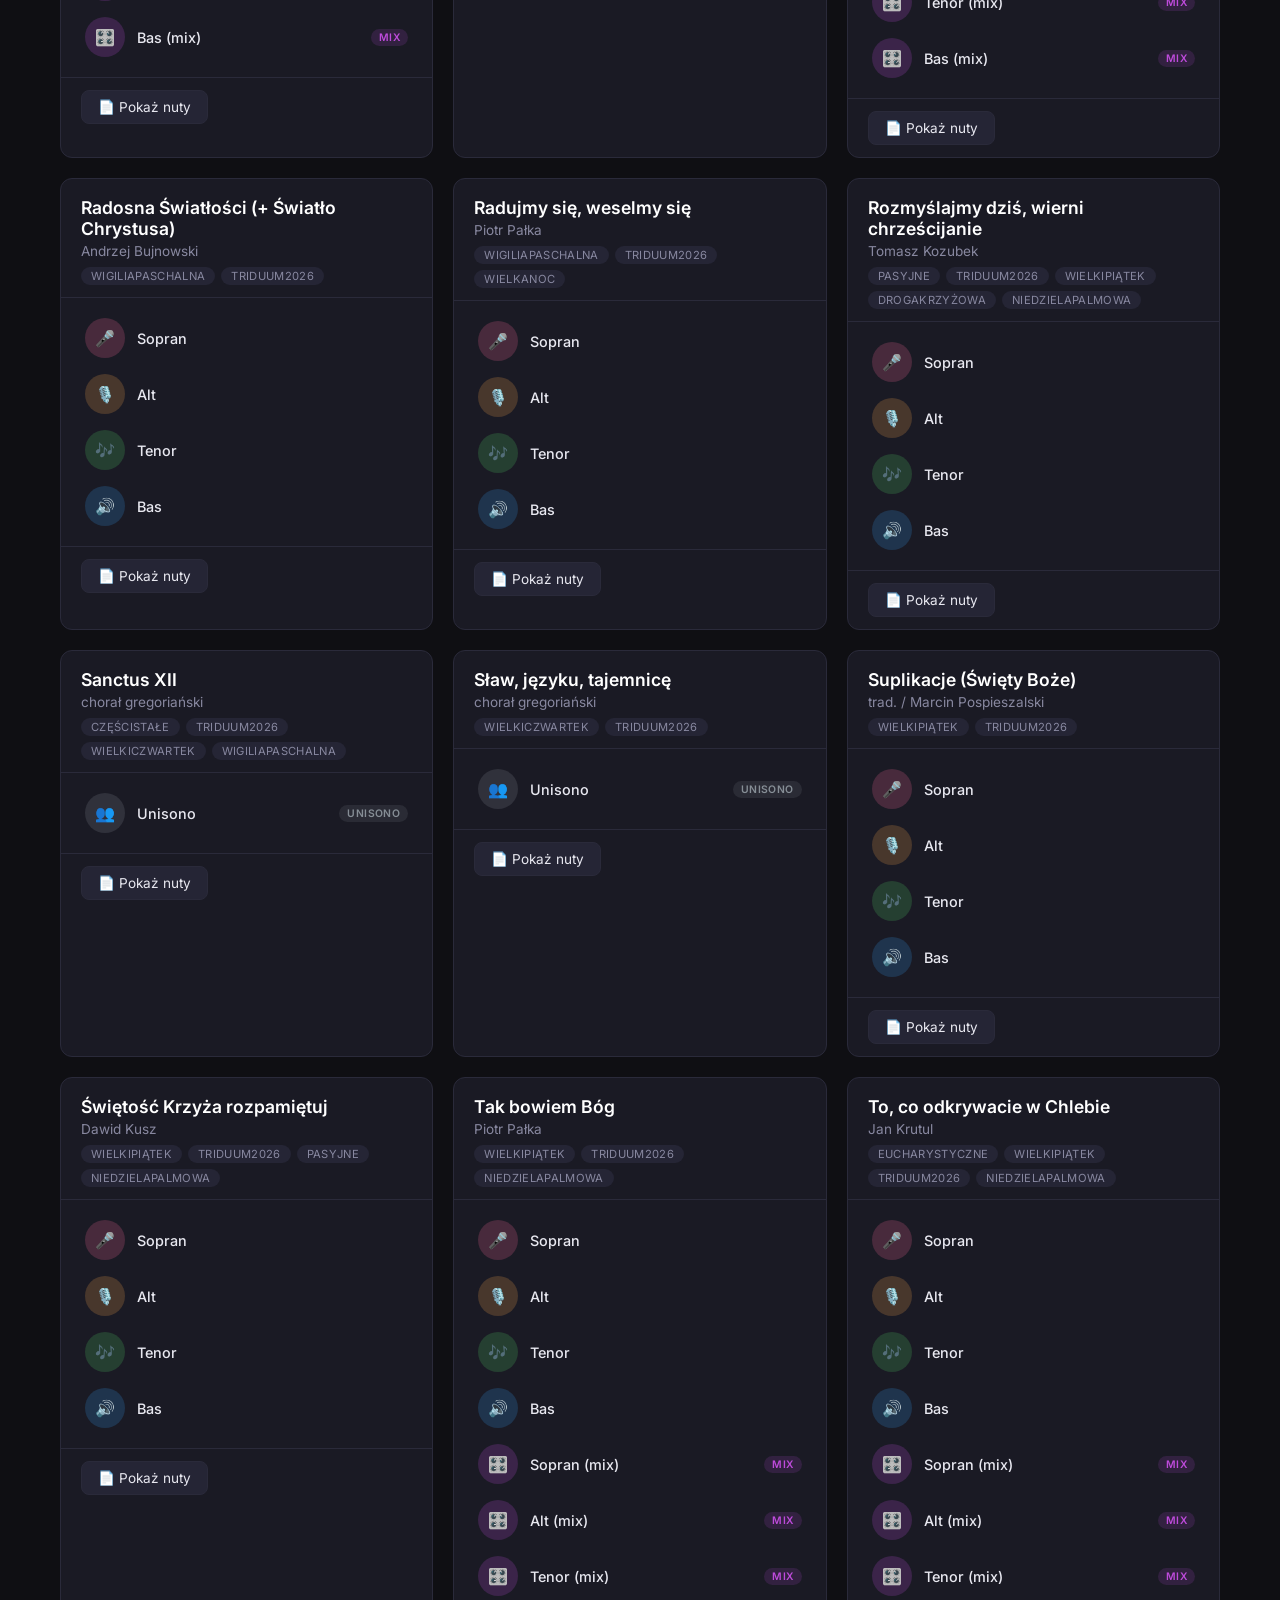
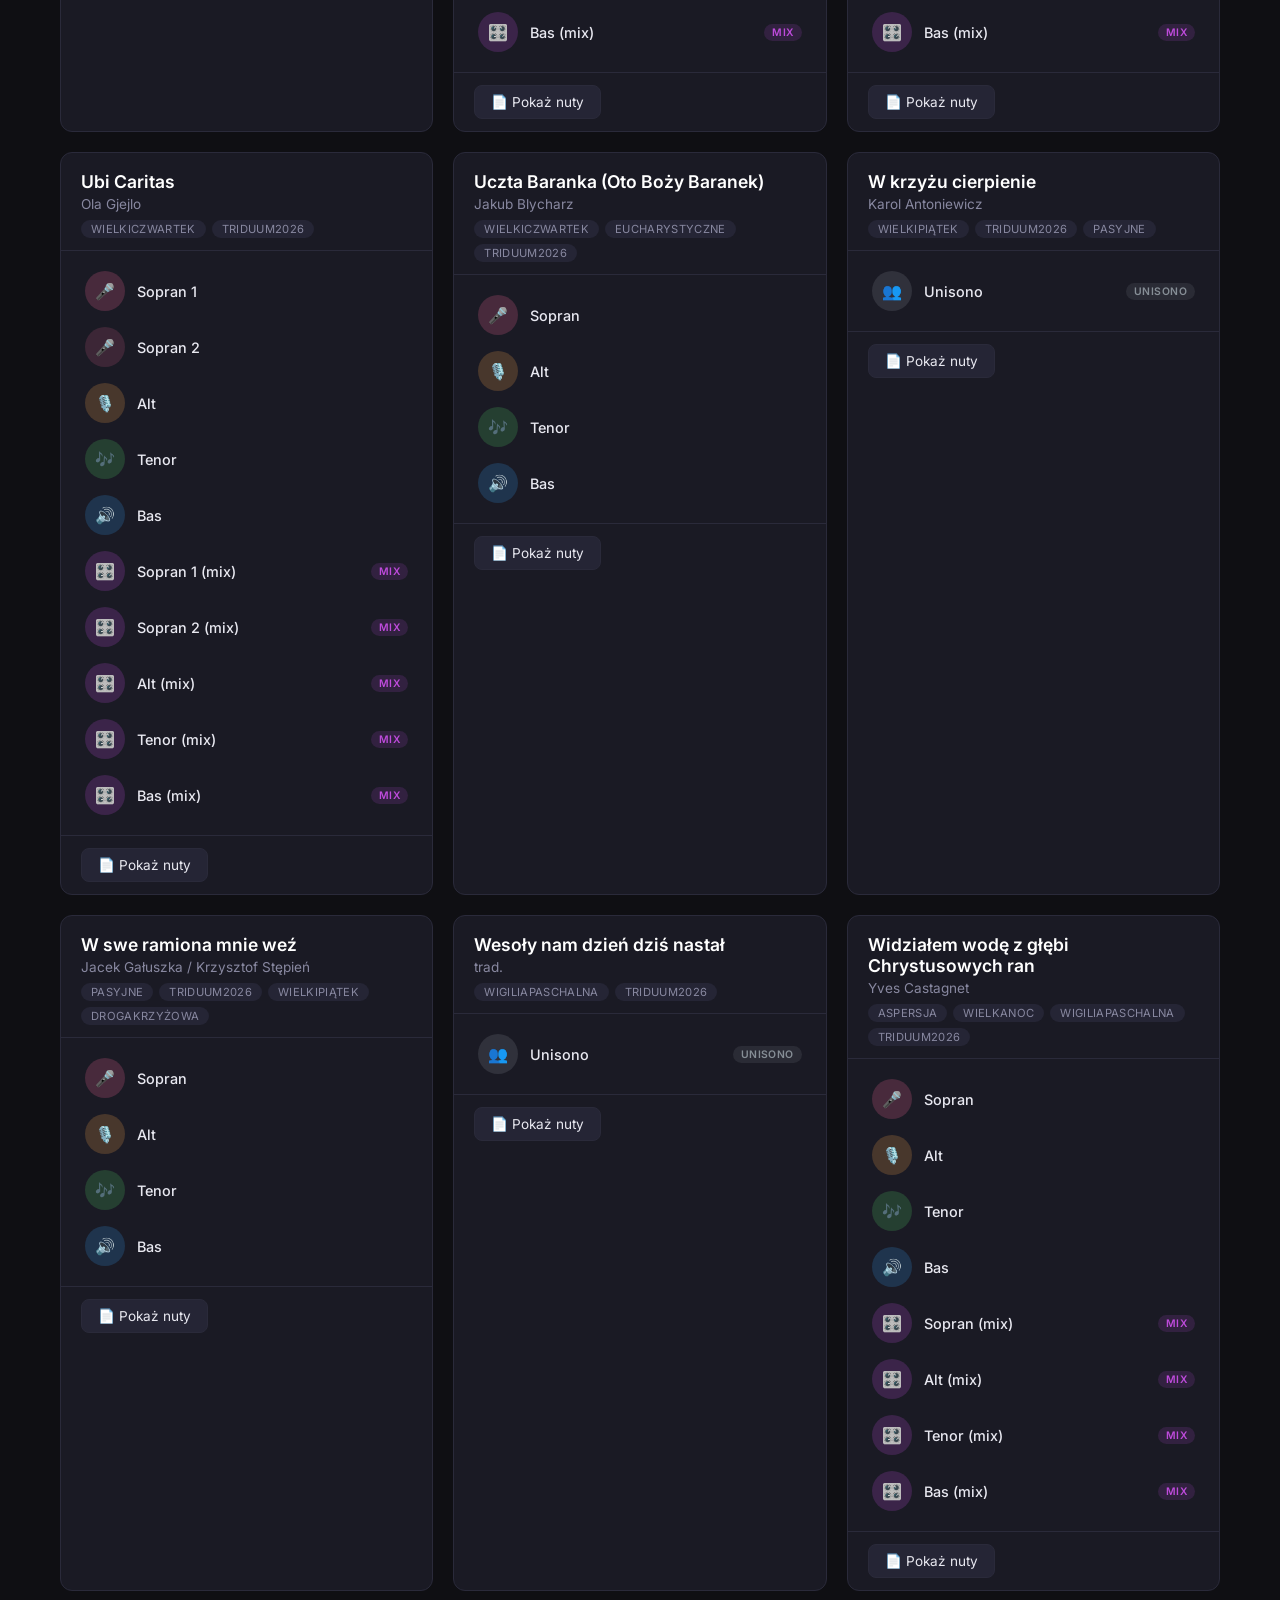
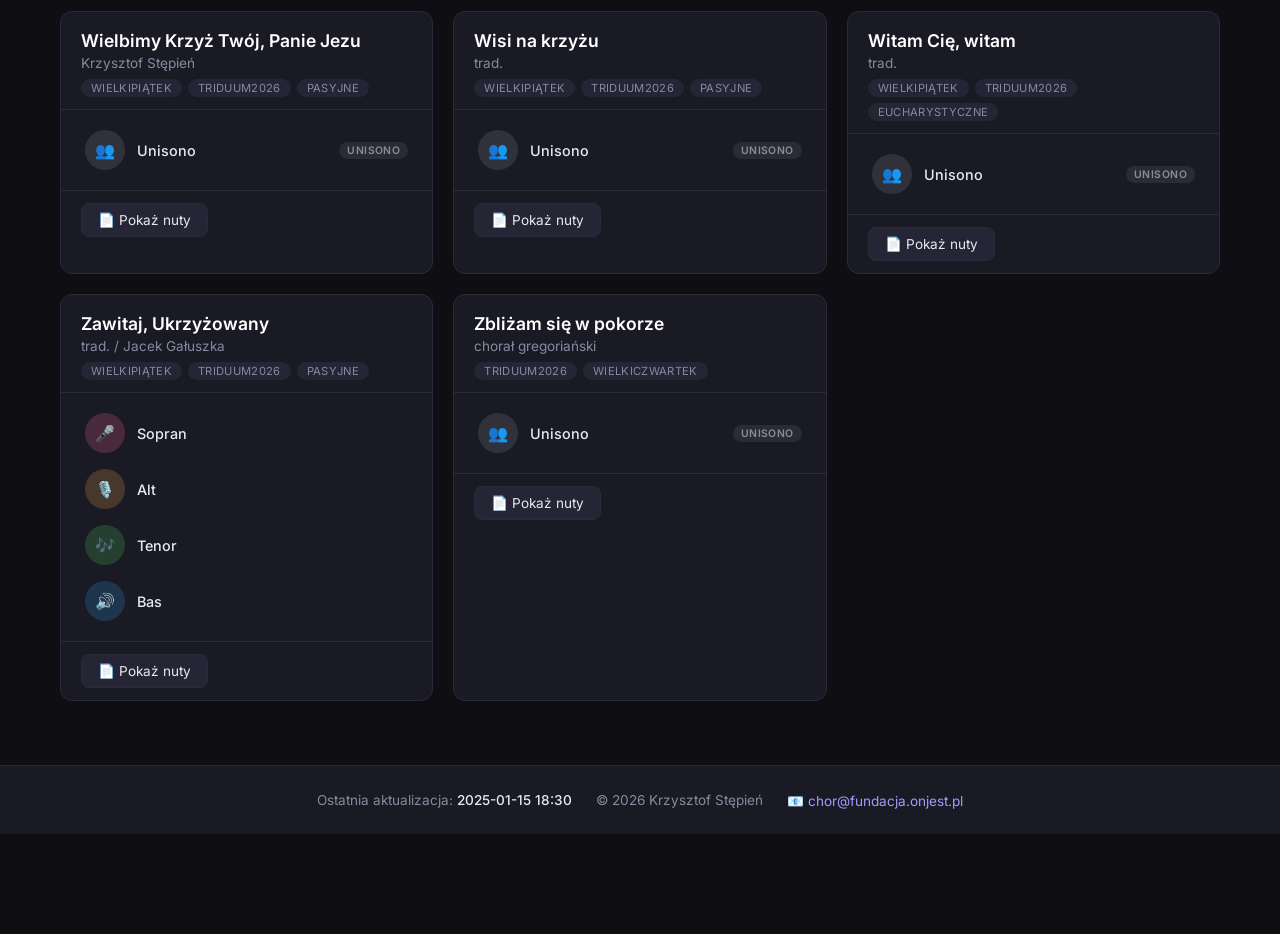
==== commit e966740c: "some random changes" ====
--- a/index.html
+++ b/index.html
@@ -147,6 +147,86 @@
         <button class="player-close" id="player-close">✕</button>
     </div>
 
+    <!-- Footer -->
+    <footer class="site-footer">
+        <div class="footer-content">
+            <div class="footer-update">
+                <span>Ostatnia aktualizacja:</span>
+                <time id="last-update">2025-01-15 18:30</time>
+            </div>
+            <div class="footer-copyright">
+                © 2026 Krzysztof Stępień
+            </div>
+            <div class="footer-contact">
+                <a href="mailto:chor@fundacja.onjest.pl">📧 chor@fundacja.onjest.pl</a>
+            </div>
+        </div>
+    </footer>
+
+    <!-- Download Panel -->
+    <div class="download-panel" id="download-panel">
+        <div class="download-panel-header">
+            <h2>📥 Pobieranie materiałów</h2>
+            <button class="download-panel-close" id="download-panel-close" aria-label="Zamknij">✕</button>
+        </div>
+        <div class="download-panel-body">
+            <!-- Sekcja nut PDF -->
+            <div class="download-section download-section-pdf">
+                <div class="download-section-header">
+                    <span>📄 Nuty (wszystkie)</span>
+                </div>
+                <a href="https://pub-14992ccbb14b4c84a26df90b7cedd48f.r2.dev/Nuty/pdf-download_merged.pdf" download class="download-pdf-btn">
+                    <span class="download-icon">📥</span>
+                    <span>Pobierz nuty PDF</span>
+                </a>
+            </div>
+
+            <!-- Filtry w panelu pobierania -->
+            <div class="download-section">
+                <div class="download-section-header">
+                    <span>🎵 Nagrania audio</span>
+                </div>
+                
+                <div class="download-filters">
+                    <div class="download-filter-group">
+                        <label>Głosy:</label>
+                        <div class="download-voice-filters" id="download-voice-filters"></div>
+                    </div>
+                </div>
+
+                <!-- Lista utworów do pobrania -->
+                <div class="download-songs-list" id="download-songs-list"></div>
+
+                <!-- Podsumowanie i przycisk pobierania -->
+                <div class="download-summary">
+                    <div class="download-count">
+                        Wybrano: <strong id="download-selected-count">0</strong> plików
+                    </div>
+                    <div class="download-actions">
+                        <button class="download-select-all-btn" id="download-select-all">Zaznacz wszystkie</button>
+                        <button class="download-select-none-btn" id="download-select-none">Odznacz wszystkie</button>
+                    </div>
+                    <button class="download-start-btn" id="download-start-btn" disabled>
+                        <span class="download-icon">📥</span>
+                        <span>Pobierz zaznaczone</span>
+                    </button>
+                    <div class="download-progress" id="download-progress" style="display: none;">
+                        <div class="download-progress-bar">
+                            <div class="download-progress-fill" id="download-progress-fill"></div>
+                        </div>
+                        <span class="download-progress-text" id="download-progress-text">0 / 0</span>
+                    </div>
+                </div>
+            </div>
+        </div>
+    </div>
+    <div class="download-panel-overlay" id="download-panel-overlay"></div>
+
+    <!-- Przycisk otwierania panelu pobierania (floating) -->
+    <button class="download-fab" id="download-fab" title="Pobierz materiały">
+        📥
+    </button>
+
     <audio id="audio-element"></audio>
     <script src="app.js"></script>
 </body>
--- a/style.css
+++ b/style.css
@@ -1,3 +1,6 @@
+/* ===========================================
+   RESET & VARIABLES
+   =========================================== */
 * {
     margin: 0;
     padding: 0;
@@ -27,6 +30,9 @@
     --radius-sm: 8px;
 }
 
+/* ===========================================
+   BASE STYLES
+   =========================================== */
 body {
     font-family: 'Inter', -apple-system, sans-serif;
     background: var(--bg);
@@ -35,6 +41,9 @@
     padding-bottom: 100px;
 }
 
+/* ===========================================
+   HEADER
+   =========================================== */
 header {
     background: linear-gradient(135deg, #1a1a2e 0%, #16213e 50%, #0f3460 100%);
     padding: 40px 20px;
@@ -78,6 +87,9 @@
     font-weight: 300;
 }
 
+/* ===========================================
+   TOOLBAR
+   =========================================== */
 .toolbar {
     position: sticky;
     top: 0;
@@ -97,6 +109,7 @@
     align-items: center;
 }
 
+/* Search Bar */
 .search-bar {
     position: relative;
     flex: 1;
@@ -134,6 +147,12 @@
     pointer-events: none;
 }
 
+/* Hamburger Button */
+.hamburger-wrapper {
+    position: relative;
+    flex-shrink: 0;
+}
+
 .hamburger {
     display: flex;
     flex-direction: column;
@@ -198,11 +217,9 @@
     padding: 0 5px;
 }
 
-.hamburger-wrapper {
-    position: relative;
-    flex-shrink: 0;
-}
-
+/* ===========================================
+   FILTERS SIDEBAR
+   =========================================== */
 .filters {
     position: fixed;
     top: 0;
@@ -270,6 +287,20 @@
     flex: 1;
 }
 
+.filters-overlay {
+    display: none;
+    position: fixed;
+    inset: 0;
+    background: rgba(0, 0, 0, 0.6);
+    z-index: 150;
+    backdrop-filter: blur(4px);
+}
+
+.filters-overlay.visible {
+    display: block;
+}
+
+/* Filter Groups */
 .filter-group {
     display: flex;
     flex-direction: column;
@@ -338,6 +369,7 @@
     cursor: pointer;
 }
 
+/* Active Filters Summary */
 .active-filters {
     display: flex;
     flex-direction: column;
@@ -409,19 +441,9 @@
     color: var(--text-bright);
 }
 
-.filters-overlay {
-    display: none;
-    position: fixed;
-    inset: 0;
-    background: rgba(0, 0, 0, 0.6);
-    z-index: 150;
-    backdrop-filter: blur(4px);
-}
-
-.filters-overlay.visible {
-    display: block;
-}
-
+/* ===========================================
+   MAIN CONTENT
+   =========================================== */
 main {
     max-width: 1200px;
     margin: 0 auto;
@@ -434,6 +456,16 @@
     gap: 20px;
 }
 
+.empty-state {
+    text-align: center;
+    padding: 60px 20px;
+    color: var(--text-dim);
+    font-size: 1.1rem;
+}
+
+/* ===========================================
+   SONG CARDS
+   =========================================== */
 .song-card {
     background: var(--bg-card);
     border: 1px solid var(--border);
@@ -447,11 +479,28 @@
     box-shadow: 0 8px 30px rgba(0, 0, 0, 0.3);
 }
 
+/* Song Header */
 .song-header {
     padding: 18px 20px 12px;
     border-bottom: 1px solid var(--border);
 }
 
+.song-header-row {
+    display: flex;
+    align-items: flex-start;
+    gap: 12px;
+}
+
+.song-header-info {
+    flex: 1;
+    min-width: 0;
+    cursor: pointer;
+}
+
+.song-header-info:hover .song-title {
+    color: var(--accent-light);
+}
+
 .song-title {
     font-size: 1.1rem;
     font-weight: 600;
@@ -463,6 +512,20 @@
     font-size: 0.85rem;
     color: var(--text-dim);
     margin-bottom: 8px;
+}
+
+.song-voices {
+    display: none;
+    font-size: 0.75rem;
+    color: var(--accent-light);
+    font-weight: 500;
+    letter-spacing: 0.05em;
+    margin-top: 6px;
+    margin-bottom: 6px;
+    padding: 4px 10px;
+    background: rgba(108, 92, 231, 0.15);
+    border-radius: 12px;
+    width: fit-content;
 }
 
 .song-tags {
@@ -488,6 +551,75 @@
     color: var(--text-bright);
 }
 
+/* Song Expand Button (Mobile) */
+.song-expand-btn {
+    display: none;
+    width: 36px;
+    height: 36px;
+    background: var(--bg-filter);
+    border: 1px solid var(--border);
+    border-radius: 50%;
+    color: var(--text);
+    font-size: 1rem;
+    cursor: pointer;
+    align-items: center;
+    justify-content: center;
+    transition: all 0.2s;
+    flex-shrink: 0;
+    margin-left: auto;
+}
+
+.song-expand-btn:hover {
+    background: var(--accent);
+    border-color: var(--accent);
+}
+
+.song-expand-btn .arrow {
+    display: inline-block;
+    transition: transform 0.3s ease;
+}
+
+.song-card.expanded .song-expand-btn .arrow {
+    transform: rotate(180deg);
+}
+
+/* Song Collapsible Content */
+.song-collapsible {
+    display: block;
+}
+
+/* Song Footer */
+.song-footer {
+    padding: 12px 20px;
+    border-top: 1px solid var(--border);
+    display: flex;
+    gap: 8px;
+}
+
+.show-sheets-btn {
+    padding: 8px 16px;
+    background: var(--bg-filter);
+    border: 1px solid var(--border);
+    border-radius: var(--radius-sm);
+    color: var(--text);
+    font-size: 0.85rem;
+    font-family: inherit;
+    cursor: pointer;
+    transition: all 0.2s;
+    display: flex;
+    align-items: center;
+    gap: 6px;
+}
+
+.show-sheets-btn:hover {
+    background: var(--accent);
+    color: var(--text-bright);
+    border-color: var(--accent);
+}
+
+/* ===========================================
+   TRACK LIST & ITEMS
+   =========================================== */
 .track-list {
     padding: 12px 16px;
 }
@@ -510,6 +642,7 @@
     background: rgba(108, 92, 231, 0.15);
 }
 
+/* Track Icon */
 .track-icon {
     width: 40px;
     height: 40px;
@@ -536,6 +669,21 @@
 .track-icon.mix { background: rgba(190, 75, 219, 0.2); color: var(--mix); }
 .track-icon.unisono { background: rgba(134, 142, 150, 0.2); color: var(--unisono); }
 
+.track-item.playing .track-icon::after {
+    content: '';
+    position: absolute;
+    inset: -4px;
+    border-radius: 50%;
+    border: 2px solid currentColor;
+    animation: pulse 1.5s ease-out infinite;
+}
+
+@keyframes pulse {
+    0% { transform: scale(1); opacity: 0.6; }
+    100% { transform: scale(1.3); opacity: 0; }
+}
+
+/* Track Info */
 .track-info {
     flex: 1;
     min-width: 0;
@@ -553,6 +701,7 @@
     margin-top: 2px;
 }
 
+/* Track Type Badge */
 .track-type-badge {
     padding: 2px 8px;
     border-radius: 10px;
@@ -567,48 +716,9 @@
 .track-type-badge.mix { background: rgba(190, 75, 219, 0.15); color: var(--mix); }
 .track-type-badge.unisono { background: rgba(134, 142, 150, 0.15); color: var(--unisono); }
 
-.track-item.playing .track-icon::after {
-    content: '';
-    position: absolute;
-    inset: -4px;
-    border-radius: 50%;
-    border: 2px solid currentColor;
-    animation: pulse 1.5s ease-out infinite;
-}
-
-@keyframes pulse {
-    0% { transform: scale(1); opacity: 0.6; }
-    100% { transform: scale(1.3); opacity: 0; }
-}
-
-.song-footer {
-    padding: 12px 20px;
-    border-top: 1px solid var(--border);
-    display: flex;
-    gap: 8px;
-}
-
-.show-sheets-btn {
-    padding: 8px 16px;
-    background: var(--bg-filter);
-    border: 1px solid var(--border);
-    border-radius: var(--radius-sm);
-    color: var(--text);
-    font-size: 0.85rem;
-    font-family: inherit;
-    cursor: pointer;
-    transition: all 0.2s;
-    display: flex;
-    align-items: center;
-    gap: 6px;
-}
-
-.show-sheets-btn:hover {
-    background: var(--accent);
-    color: var(--text-bright);
-    border-color: var(--accent);
-}
-
+/* ===========================================
+   AUDIO PLAYER (MAIN)
+   =========================================== */
 .audio-player {
     position: fixed;
     bottom: 0;
@@ -631,6 +741,7 @@
     transform: translateY(0);
 }
 
+/* Player Info */
 .player-info {
     min-width: 0;
     flex: 0 0 150px;
@@ -652,6 +763,7 @@
     color: var(--text-dim);
 }
 
+/* Player Controls */
 .player-controls {
     display: flex;
     align-items: center;
@@ -690,6 +802,7 @@
     background: var(--accent-light);
 }
 
+/* Player Progress */
 .player-progress {
     flex: 1;
     display: flex;
@@ -733,6 +846,7 @@
     transform: scale(1.3);
 }
 
+/* Player Volume */
 .player-volume {
     display: flex;
     align-items: center;
@@ -744,6 +858,7 @@
     font-size: 0.9rem;
 }
 
+/* Player Additional Buttons */
 .player-sheets-btn {
     width: 40px;
     height: 40px;
@@ -778,26 +893,31 @@
     color: var(--text);
 }
 
-.empty-state {
-    text-align: center;
-    padding: 60px 20px;
-    color: var(--text-dim);
-    font-size: 1.1rem;
-}
-
+/* ===========================================
+   SHEETS MODAL
+   =========================================== */
 .sheets-modal {
     display: none;
     position: fixed;
-    inset: 0;
+    top: 0;
+    left: 50%;
+    transform: translateX(-50%);
+    width: 100%;
+    max-width: 1200px;
+    height: 100vh;
+    height: 100dvh;
     background: var(--bg);
     z-index: 2000;
     flex-direction: column;
+    box-shadow: 0 0 60px rgba(0, 0, 0, 0.8);
+    overflow: hidden;
 }
 
 .sheets-modal.visible {
     display: flex;
 }
 
+/* Sheets Modal Header */
 .sheets-modal-header {
     display: flex;
     align-items: center;
@@ -805,7 +925,7 @@
     background: var(--bg-card);
     border-bottom: 1px solid var(--border);
     gap: 16px;
-    flex-shrink: 0;
+    flex: 0 0 auto;
 }
 
 .sheets-modal-title {
@@ -818,6 +938,28 @@
     text-overflow: ellipsis;
 }
 
+.sheets-modal-close {
+    width: 40px;
+    height: 40px;
+    background: var(--bg-filter);
+    border: 1px solid var(--border);
+    border-radius: 50%;
+    color: var(--text);
+    font-size: 1.2rem;
+    cursor: pointer;
+    display: flex;
+    align-items: center;
+    justify-content: center;
+    transition: background 0.2s;
+    flex-shrink: 0;
+}
+
+.sheets-modal-close:hover {
+    background: #e74c3c;
+    border-color: #e74c3c;
+}
+
+/* Sheets Navigation */
 .sheets-nav {
     display: flex;
     align-items: center;
@@ -857,29 +999,9 @@
     text-align: center;
 }
 
-.sheets-modal-close {
-    width: 40px;
-    height: 40px;
-    background: var(--bg-filter);
-    border: 1px solid var(--border);
-    border-radius: 50%;
-    color: var(--text);
-    font-size: 1.2rem;
-    cursor: pointer;
-    display: flex;
-    align-items: center;
-    justify-content: center;
-    transition: background 0.2s;
-    flex-shrink: 0;
-}
-
-.sheets-modal-close:hover {
-    background: #e74c3c;
-    border-color: #e74c3c;
-}
-
+/* Sheets Modal Body */
 .sheets-modal-body {
-    flex: 1;
+    flex: 1 1 auto;
     display: flex;
     flex-direction: column;
     overflow: hidden;
@@ -887,7 +1009,7 @@
 }
 
 .sheets-image-container {
-    flex: 1;
+    flex: 1 1 auto;
     display: flex;
     align-items: flex-start;
     justify-content: center;
@@ -895,6 +1017,8 @@
     overflow-x: hidden;
     background: #000;
     min-height: 0;
+    position: relative;
+    -webkit-overflow-scrolling: touch;
 }
 
 .sheets-image-container img {
@@ -909,13 +1033,14 @@
     max-height: none;
 }
 
+/* Sheets Pagination */
 .sheets-pagination {
     display: flex;
     justify-content: center;
     gap: 8px;
     padding: 8px 0;
     background: var(--bg);
-    flex-shrink: 0;
+    flex: 0 0 auto;
 }
 
 .sheets-dot {
@@ -936,6 +1061,7 @@
     transform: scale(1.3);
 }
 
+/* Sheets Tracks */
 .sheets-tracks {
     display: flex;
     flex-wrap: wrap;
@@ -943,7 +1069,7 @@
     padding: 12px 20px;
     background: var(--bg-card);
     border-top: 1px solid var(--border);
-    flex-shrink: 0;
+    flex: 0 0 auto;
 }
 
 .sheets-track-btn {
@@ -976,6 +1102,7 @@
     font-size: 1rem;
 }
 
+/* Sheets Player */
 .sheets-player {
     display: flex;
     align-items: center;
@@ -983,10 +1110,72 @@
     padding: 12px 20px;
     background: var(--player-bg);
     border-top: 1px solid var(--border);
-    flex-shrink: 0;
-}
-
+    flex: 0 0 auto;
+}
+
+/* Sheets Next Page Hint */
+.sheets-next-page-hint {
+    position: absolute;
+    bottom: 20px;
+    left: 50%;
+    transform: translateX(-50%);
+    display: flex;
+    flex-direction: column;
+    align-items: center;
+    gap: 8px;
+    padding: 12px 24px;
+    background: rgba(108, 92, 231, 0.9);
+    border: 1px solid var(--accent-light);
+    border-radius: 30px;
+    color: var(--text-bright);
+    cursor: pointer;
+    opacity: 0;
+    visibility: hidden;
+    transition: opacity 0.3s, visibility 0.3s, transform 0.3s;
+    z-index: 10;
+    backdrop-filter: blur(10px);
+    box-shadow: 0 4px 20px rgba(108, 92, 231, 0.4);
+}
+
+.sheets-next-page-hint.visible {
+    opacity: 1;
+    visibility: visible;
+}
+
+.sheets-next-page-hint:hover {
+    background: var(--accent);
+    transform: translateX(-50%) scale(1.05);
+}
+
+.sheets-next-page-hint:active {
+    transform: translateX(-50%) scale(0.98);
+}
+
+.sheets-next-page-hint.hidden {
+    display: none;
+}
+
+.sheets-next-page-hint-text {
+    font-size: 0.85rem;
+    font-weight: 500;
+    white-space: nowrap;
+}
+
+.sheets-next-page-hint-arrow {
+    font-size: 1.2rem;
+    animation: bounceArrow 1s ease-in-out infinite;
+}
+
+@keyframes bounceArrow {
+    0%, 100% { transform: translateX(0); }
+    50% { transform: translateX(5px); }
+}
+
+/* ===========================================
+   MEDIA QUERIES - TABLET & MOBILE
+   =========================================== */
 @media (max-width: 768px) {
+    /* Header */
     header {
         padding: 28px 16px;
     }
@@ -995,10 +1184,12 @@
         font-size: 1.5rem;
     }
 
+    /* Toolbar */
     .toolbar-inner {
         padding: 10px 16px;
     }
 
+    /* Main */
     main {
         padding: 20px 16px;
     }
@@ -1007,6 +1198,41 @@
         grid-template-columns: 1fr;
     }
 
+    /* Song Cards - Collapsible */
+    .song-expand-btn {
+        display: flex;
+    }
+
+    .song-collapsible {
+        display: none;
+        overflow: hidden;
+    }
+
+    .song-card.expanded .song-collapsible {
+        display: block;
+    }
+
+    .song-header {
+        padding: 14px 16px 12px;
+    }
+
+    .song-header-info {
+        padding-right: 8px;
+    }
+
+    .song-title {
+        font-size: 1rem;
+    }
+
+    .song-composer {
+        font-size: 0.8rem;
+    }
+
+    .song-voices {
+        display: inline-block;
+    }
+
+    /* Audio Player */
     .audio-player {
         flex-wrap: wrap;
         gap: 8px;
@@ -1039,6 +1265,15 @@
         display: none;
     }
 
+    /* Sheets Modal - Full screen on mobile */
+    .sheets-modal {
+        left: 0;
+        transform: none;
+        max-width: 100%;
+        height: 100vh;
+        height: 100dvh;
+    }
+
     .sheets-modal-header {
         padding: 8px 12px;
         gap: 8px;
@@ -1047,6 +1282,12 @@
     .sheets-modal-title {
         font-size: 0.85rem;
         flex: 1;
+    }
+
+    .sheets-modal-close {
+        width: 32px;
+        height: 32px;
+        font-size: 1rem;
     }
 
     .sheets-nav {
@@ -1062,21 +1303,6 @@
     .sheets-counter {
         font-size: 0.8rem;
         min-width: 50px;
-    }
-
-    .sheets-modal-close {
-        width: 32px;
-        height: 32px;
-        font-size: 1rem;
-    }
-
-    .sheets-modal-body {
-        padding: 0;
-    }
-
-    .sheets-image-container {
-        flex: 1;
-        align-items: flex-start;
     }
 
     .sheets-image-container img {
@@ -1121,11 +1347,14 @@
     .sheets-player {
         padding: 8px 12px;
         gap: 8px;
+        flex-wrap: wrap;
     }
 
     .sheets-player .player-info {
         flex: 0 0 auto;
         max-width: 100px;
+        min-width: 60px;
+        order: 1;
     }
 
     .sheets-player .player-title {
@@ -1138,6 +1367,7 @@
 
     .sheets-player .player-controls {
         gap: 4px;
+        order: 2;
     }
 
     .sheets-player .player-btn {
@@ -1153,8 +1383,9 @@
     }
 
     .sheets-player .player-progress {
-        flex: 1;
+        flex: 1 1 100%;
         gap: 6px;
+        order: 3;
     }
 
     .sheets-player .player-progress span {
@@ -1164,83 +1395,8 @@
     .sheets-player .player-volume {
         display: none;
     }
-}
-
-@media (max-width: 400px) {
-    .sheets-modal-title {
-        display: none;
-    }
-
-    .sheets-nav {
-        flex: 1;
-        justify-content: center;
-    }
-
-    .sheets-player .player-info {
-        display: none;
-    }
-}
-
-/* Strzałka "następna strona" w nutach */
-.sheets-next-page-hint {
-    position: absolute;
-    bottom: 20px;
-    left: 50%;
-    transform: translateX(-50%);
-    display: flex;
-    flex-direction: column;
-    align-items: center;
-    gap: 8px;
-    padding: 12px 24px;
-    background: rgba(108, 92, 231, 0.9);
-    border: 1px solid var(--accent-light);
-    border-radius: 30px;
-    color: var(--text-bright);
-    cursor: pointer;
-    opacity: 0;
-    visibility: hidden;
-    transition: opacity 0.3s, visibility 0.3s, transform 0.3s;
-    z-index: 10;
-    backdrop-filter: blur(10px);
-    box-shadow: 0 4px 20px rgba(108, 92, 231, 0.4);
-}
-
-.sheets-next-page-hint.visible {
-    opacity: 1;
-    visibility: visible;
-}
-
-.sheets-next-page-hint:hover {
-    background: var(--accent);
-    transform: translateX(-50%) scale(1.05);
-}
-
-.sheets-next-page-hint:active {
-    transform: translateX(-50%) scale(0.98);
-}
-
-.sheets-next-page-hint-text {
-    font-size: 0.85rem;
-    font-weight: 500;
-    white-space: nowrap;
-}
-
-.sheets-next-page-hint-arrow {
-    font-size: 1.2rem;
-    animation: bounceArrow 1s ease-in-out infinite;
-}
-
-@keyframes bounceArrow {
-    0%, 100% { transform: translateX(0); }
-    50% { transform: translateX(5px); }
-}
-
-/* Ukryj na ostatniej stronie - obsługiwane przez JS */
-.sheets-next-page-hint.hidden {
-    display: none;
-}
-
-@media (max-width: 768px) {
+
+    /* Sheets Next Page Hint */
     .sheets-next-page-hint {
         bottom: 15px;
         padding: 10px 20px;
@@ -1254,4 +1410,536 @@
     .sheets-next-page-hint-arrow {
         font-size: 1rem;
     }
+}
+
+@media (max-width: 400px) {
+    .sheets-modal-title {
+        display: none;
+    }
+
+    .sheets-nav {
+        flex: 1;
+        justify-content: center;
+    }
+
+    .sheets-player .player-info {
+        display: none;
+    }
+}
+
+/* ===========================================
+   FOOTER
+   =========================================== */
+.site-footer {
+    background: var(--bg-card);
+    border-top: 1px solid var(--border);
+    padding: 24px 20px;
+    margin-top: 40px;
+}
+
+.footer-content {
+    max-width: 1200px;
+    margin: 0 auto;
+    display: flex;
+    flex-wrap: wrap;
+    justify-content: center;
+    align-items: center;
+    gap: 24px;
+    text-align: center;
+}
+
+.footer-update {
+    color: var(--text-dim);
+    font-size: 0.85rem;
+}
+
+.footer-update time {
+    color: var(--text);
+    font-weight: 500;
+}
+
+.footer-copyright {
+    color: var(--text-dim);
+    font-size: 0.85rem;
+}
+
+.footer-contact a {
+    color: var(--accent-light);
+    text-decoration: none;
+    font-size: 0.85rem;
+    transition: color 0.2s;
+}
+
+.footer-contact a:hover {
+    color: var(--text-bright);
+}
+
+@media (max-width: 768px) {
+    .footer-content {
+        flex-direction: column;
+        gap: 12px;
+    }
+}
+
+/* ===========================================
+   DOWNLOAD FAB (Floating Action Button)
+   =========================================== */
+.download-fab {
+    position: fixed;
+    bottom: 100px;
+    right: 20px;
+    width: 56px;
+    height: 56px;
+    background: var(--accent);
+    border: none;
+    border-radius: 50%;
+    color: var(--text-bright);
+    font-size: 1.5rem;
+    cursor: pointer;
+    box-shadow: 0 4px 20px rgba(108, 92, 231, 0.4);
+    transition: all 0.3s ease;
+    z-index: 900;
+    display: flex;
+    align-items: center;
+    justify-content: center;
+}
+
+.download-fab:hover {
+    transform: scale(1.1);
+    box-shadow: 0 6px 30px rgba(108, 92, 231, 0.6);
+}
+
+.download-fab:active {
+    transform: scale(0.95);
+}
+
+/* Ukryj FAB gdy player jest widoczny na mobile */
+@media (max-width: 768px) {
+    .download-fab {
+        bottom: 20px;
+        right: 16px;
+        width: 50px;
+        height: 50px;
+        font-size: 1.3rem;
+    }
+
+    body.player-active .download-fab {
+        bottom: 100px;
+    }
+}
+
+/* ===========================================
+   DOWNLOAD PANEL
+   =========================================== */
+.download-panel {
+    position: fixed;
+    top: 0;
+    right: 0;
+    width: 450px;
+    max-width: 100vw;
+    height: 100vh;
+    height: 100dvh;
+    background: var(--bg);
+    border-left: 1px solid var(--border);
+    z-index: 2500;
+    display: flex;
+    flex-direction: column;
+    transform: translateX(100%);
+    transition: transform 0.3s ease;
+    box-shadow: -4px 0 30px rgba(0, 0, 0, 0.5);
+}
+
+.download-panel.open {
+    transform: translateX(0);
+}
+
+.download-panel-overlay {
+    display: none;
+    position: fixed;
+    inset: 0;
+    background: rgba(0, 0, 0, 0.6);
+    backdrop-filter: blur(4px);
+    z-index: 2400;
+}
+
+.download-panel-overlay.visible {
+    display: block;
+}
+
+/* Header */
+.download-panel-header {
+    display: flex;
+    align-items: center;
+    justify-content: space-between;
+    padding: 16px 20px;
+    background: var(--bg-card);
+    border-bottom: 1px solid var(--border);
+    flex-shrink: 0;
+}
+
+.download-panel-header h2 {
+    font-size: 1.1rem;
+    font-weight: 600;
+    color: var(--text-bright);
+    margin: 0;
+}
+
+.download-panel-close {
+    width: 36px;
+    height: 36px;
+    background: var(--bg-filter);
+    border: 1px solid var(--border);
+    border-radius: 50%;
+    color: var(--text);
+    font-size: 1rem;
+    cursor: pointer;
+    display: flex;
+    align-items: center;
+    justify-content: center;
+    transition: all 0.2s;
+}
+
+.download-panel-close:hover {
+    background: #e74c3c;
+    border-color: #e74c3c;
+    color: var(--text-bright);
+}
+
+/* Body */
+.download-panel-body {
+    flex: 1;
+    overflow-y: auto;
+    padding: 16px 20px;
+    display: flex;
+    flex-direction: column;
+    gap: 20px;
+}
+
+/* Sections */
+.download-section {
+    background: var(--bg-card);
+    border: 1px solid var(--border);
+    border-radius: var(--radius);
+    padding: 16px;
+}
+
+.download-section-pdf {
+    background: linear-gradient(135deg, rgba(108, 92, 231, 0.1) 0%, rgba(108, 92, 231, 0.05) 100%);
+    border-color: var(--accent);
+}
+
+.download-section-header {
+    font-size: 0.9rem;
+    font-weight: 600;
+    color: var(--text-bright);
+    margin-bottom: 12px;
+    display: flex;
+    align-items: center;
+    gap: 8px;
+}
+
+/* PDF Download Button */
+.download-pdf-btn {
+    display: flex;
+    align-items: center;
+    justify-content: center;
+    gap: 10px;
+    width: 100%;
+    padding: 14px 20px;
+    background: var(--accent);
+    border: none;
+    border-radius: var(--radius-sm);
+    color: var(--text-bright);
+    font-size: 1rem;
+    font-weight: 600;
+    text-decoration: none;
+    cursor: pointer;
+    transition: all 0.2s;
+}
+
+.download-pdf-btn:hover {
+    background: var(--accent-light);
+    transform: translateY(-2px);
+    box-shadow: 0 4px 15px rgba(108, 92, 231, 0.4);
+}
+
+.download-pdf-btn .download-icon {
+    font-size: 1.2rem;
+}
+
+/* Filters in download panel */
+.download-filters {
+    margin-bottom: 16px;
+}
+
+.download-filter-group {
+    display: flex;
+    flex-direction: column;
+    gap: 8px;
+}
+
+.download-filter-group label {
+    font-size: 0.75rem;
+    font-weight: 600;
+    color: var(--text-dim);
+    text-transform: uppercase;
+    letter-spacing: 0.05em;
+}
+
+.download-voice-filters {
+    display: flex;
+    flex-wrap: wrap;
+    gap: 6px;
+}
+
+.download-voice-btn {
+    padding: 6px 12px;
+    background: var(--bg-filter);
+    border: 1px solid var(--border);
+    border-radius: 16px;
+    color: var(--text-dim);
+    font-size: 0.8rem;
+    font-family: inherit;
+    cursor: pointer;
+    transition: all 0.2s;
+}
+
+.download-voice-btn:hover {
+    border-color: var(--accent);
+    color: var(--text);
+}
+
+.download-voice-btn.active {
+    background: var(--accent);
+    border-color: var(--accent);
+    color: var(--text-bright);
+}
+
+.download-voice-btn[data-voice="soprano"].active { background: var(--soprano); border-color: var(--soprano); }
+.download-voice-btn[data-voice="alto"].active { background: var(--alto); border-color: var(--alto); color: #1a1a24; }
+.download-voice-btn[data-voice="tenor"].active { background: var(--tenor); border-color: var(--tenor); color: #1a1a24; }
+.download-voice-btn[data-voice="bass"].active { background: var(--bass); border-color: var(--bass); }
+
+/* Songs list */
+.download-songs-list {
+    max-height: 300px;
+    overflow-y: auto;
+    border: 1px solid var(--border);
+    border-radius: var(--radius-sm);
+    background: var(--bg);
+}
+
+.download-song-item {
+    border-bottom: 1px solid var(--border);
+}
+
+.download-song-item:last-child {
+    border-bottom: none;
+}
+
+.download-song-header {
+    display: flex;
+    align-items: center;
+    gap: 10px;
+    padding: 10px 12px;
+    cursor: pointer;
+    transition: background 0.15s;
+}
+
+.download-song-header:hover {
+    background: var(--bg-card-hover);
+}
+
+.download-song-checkbox {
+    width: 18px;
+    height: 18px;
+    accent-color: var(--accent);
+    cursor: pointer;
+    flex-shrink: 0;
+}
+
+.download-song-title {
+    flex: 1;
+    font-size: 0.9rem;
+    color: var(--text);
+    font-weight: 500;
+}
+
+.download-song-count {
+    font-size: 0.75rem;
+    color: var(--text-dim);
+    background: var(--bg-filter);
+    padding: 2px 8px;
+    border-radius: 10px;
+}
+
+.download-song-expand {
+    width: 24px;
+    height: 24px;
+    background: none;
+    border: none;
+    color: var(--text-dim);
+    cursor: pointer;
+    display: flex;
+    align-items: center;
+    justify-content: center;
+    transition: transform 0.2s;
+}
+
+.download-song-item.expanded .download-song-expand {
+    transform: rotate(180deg);
+}
+
+.download-song-tracks {
+    display: none;
+    padding: 0 12px 10px 40px;
+}
+
+.download-song-item.expanded .download-song-tracks {
+    display: block;
+}
+
+.download-track-item {
+    display: flex;
+    align-items: center;
+    gap: 8px;
+    padding: 6px 0;
+}
+
+.download-track-checkbox {
+    width: 16px;
+    height: 16px;
+    accent-color: var(--accent);
+    cursor: pointer;
+}
+
+.download-track-label {
+    font-size: 0.85rem;
+    color: var(--text-dim);
+}
+
+.download-track-type {
+    font-size: 0.65rem;
+    padding: 2px 6px;
+    border-radius: 8px;
+    text-transform: uppercase;
+    margin-left: auto;
+}
+
+.download-track-type.single { background: rgba(108, 92, 231, 0.15); color: var(--accent-light); }
+.download-track-type.mix { background: rgba(190, 75, 219, 0.15); color: var(--mix); }
+
+/* Summary */
+.download-summary {
+    margin-top: 16px;
+    padding-top: 16px;
+    border-top: 1px solid var(--border);
+    display: flex;
+    flex-direction: column;
+    gap: 12px;
+}
+
+.download-count {
+    font-size: 0.9rem;
+    color: var(--text-dim);
+    text-align: center;
+}
+
+.download-count strong {
+    color: var(--accent-light);
+    font-size: 1.1rem;
+}
+
+.download-actions {
+    display: flex;
+    gap: 8px;
+    justify-content: center;
+}
+
+.download-select-all-btn,
+.download-select-none-btn {
+    padding: 6px 12px;
+    background: var(--bg-filter);
+    border: 1px solid var(--border);
+    border-radius: var(--radius-sm);
+    color: var(--text-dim);
+    font-size: 0.8rem;
+    font-family: inherit;
+    cursor: pointer;
+    transition: all 0.2s;
+}
+
+.download-select-all-btn:hover,
+.download-select-none-btn:hover {
+    background: var(--bg-card-hover);
+    border-color: var(--accent);
+    color: var(--text);
+}
+
+.download-start-btn {
+    display: flex;
+    align-items: center;
+    justify-content: center;
+    gap: 10px;
+    width: 100%;
+    padding: 14px 20px;
+    background: var(--accent);
+    border: none;
+    border-radius: var(--radius-sm);
+    color: var(--text-bright);
+    font-size: 1rem;
+    font-weight: 600;
+    cursor: pointer;
+    transition: all 0.2s;
+}
+
+.download-start-btn:hover:not(:disabled) {
+    background: var(--accent-light);
+}
+
+.download-start-btn:disabled {
+    background: var(--bg-filter);
+    color: var(--text-dim);
+    cursor: not-allowed;
+}
+
+/* Progress */
+.download-progress {
+    display: flex;
+    align-items: center;
+    gap: 12px;
+}
+
+.download-progress-bar {
+    flex: 1;
+    height: 8px;
+    background: var(--bg-filter);
+    border-radius: 4px;
+    overflow: hidden;
+}
+
+.download-progress-fill {
+    height: 100%;
+    background: var(--accent);
+    border-radius: 4px;
+    transition: width 0.3s ease;
+    width: 0%;
+}
+
+.download-progress-text {
+    font-size: 0.8rem;
+    color: var(--text-dim);
+    min-width: 60px;
+    text-align: right;
+}
+
+/* Mobile styles */
+@media (max-width: 768px) {
+    .download-panel {
+        width: 100%;
+    }
+
+    .download-songs-list {
+        max-height: 250px;
+    }
 }
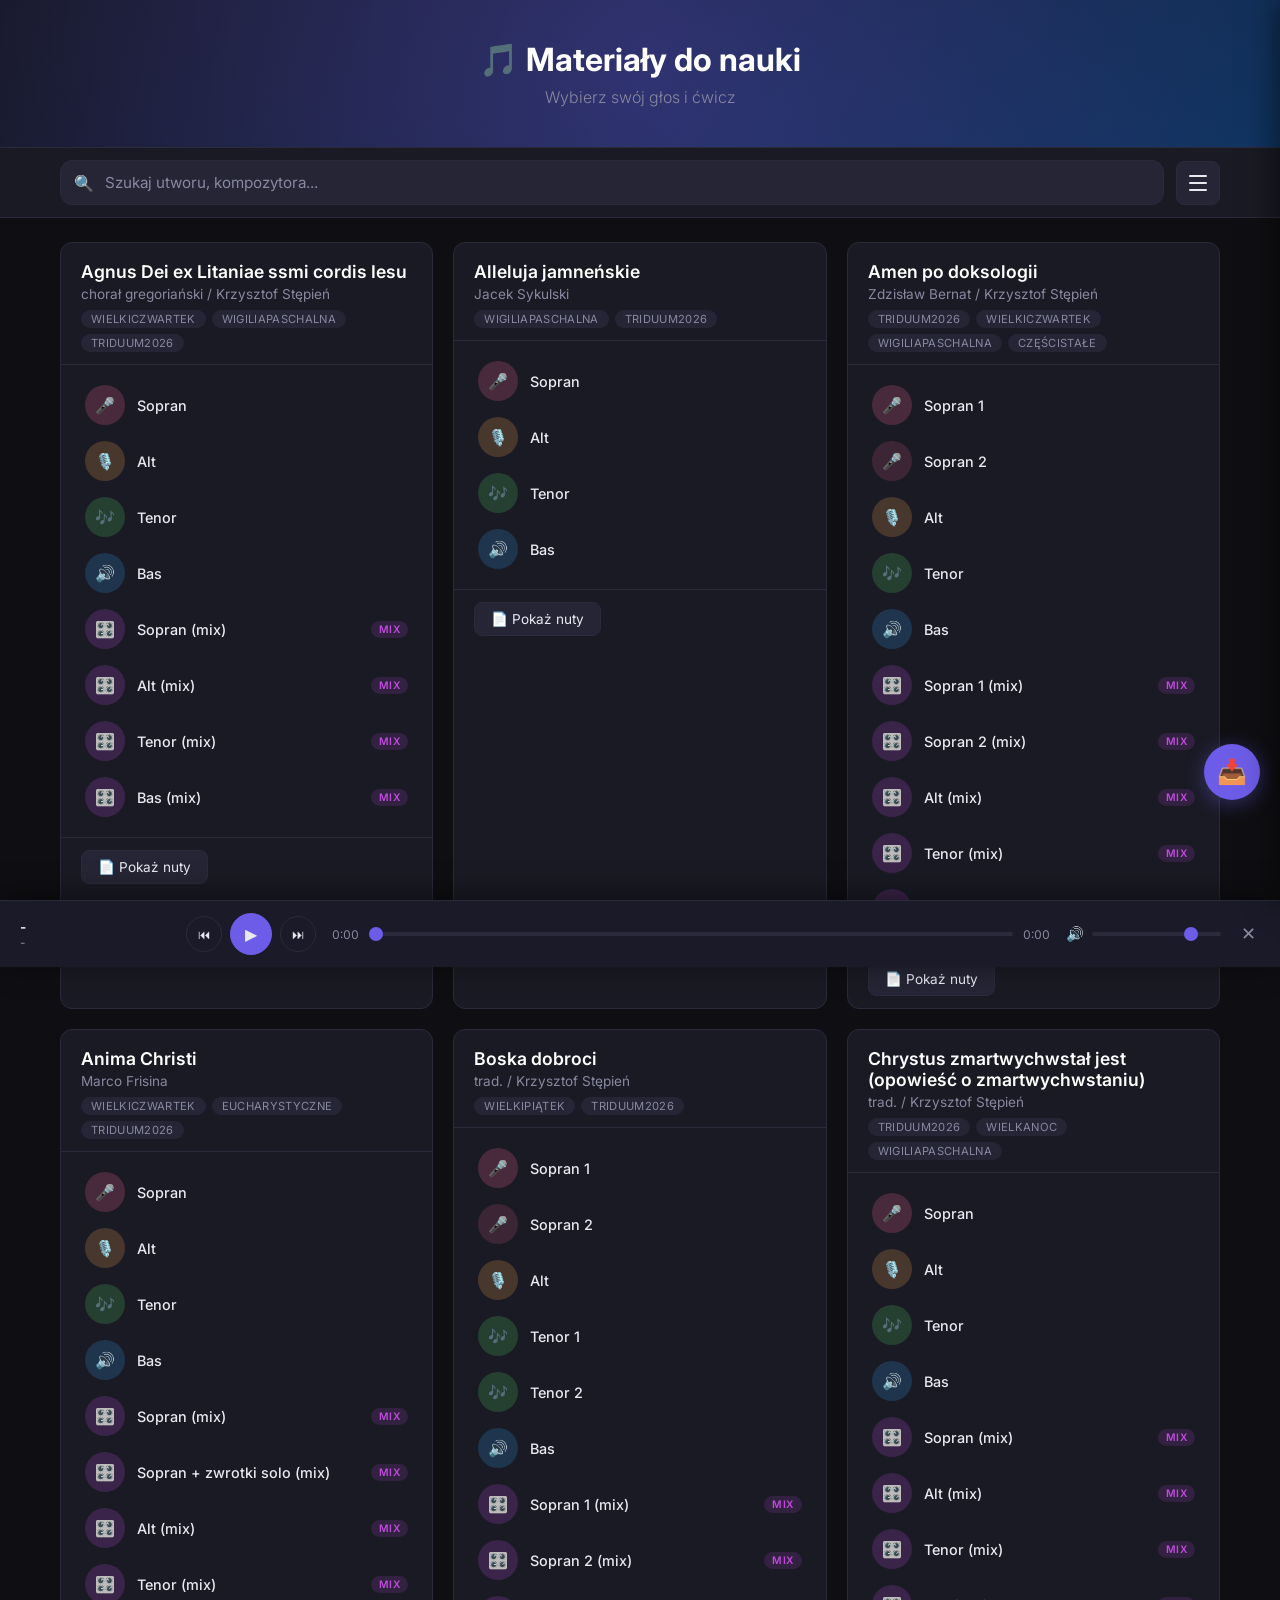
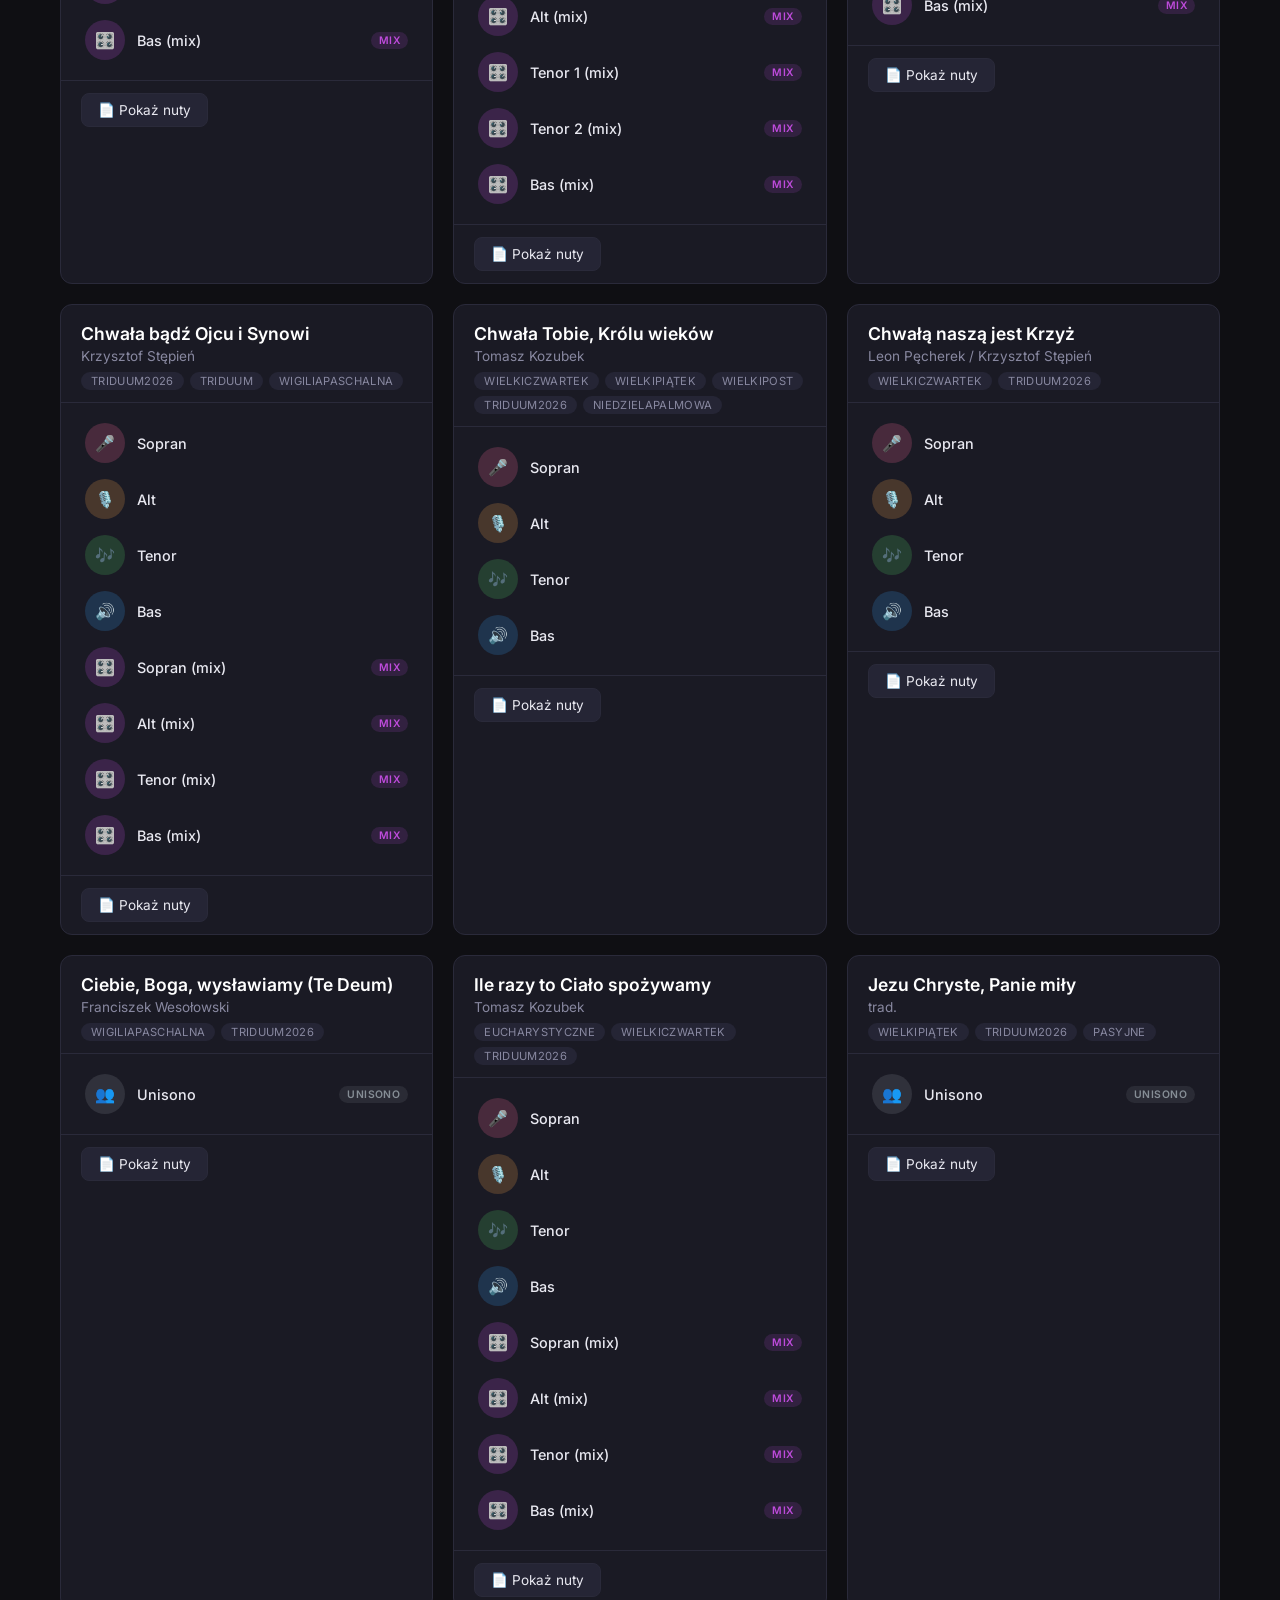
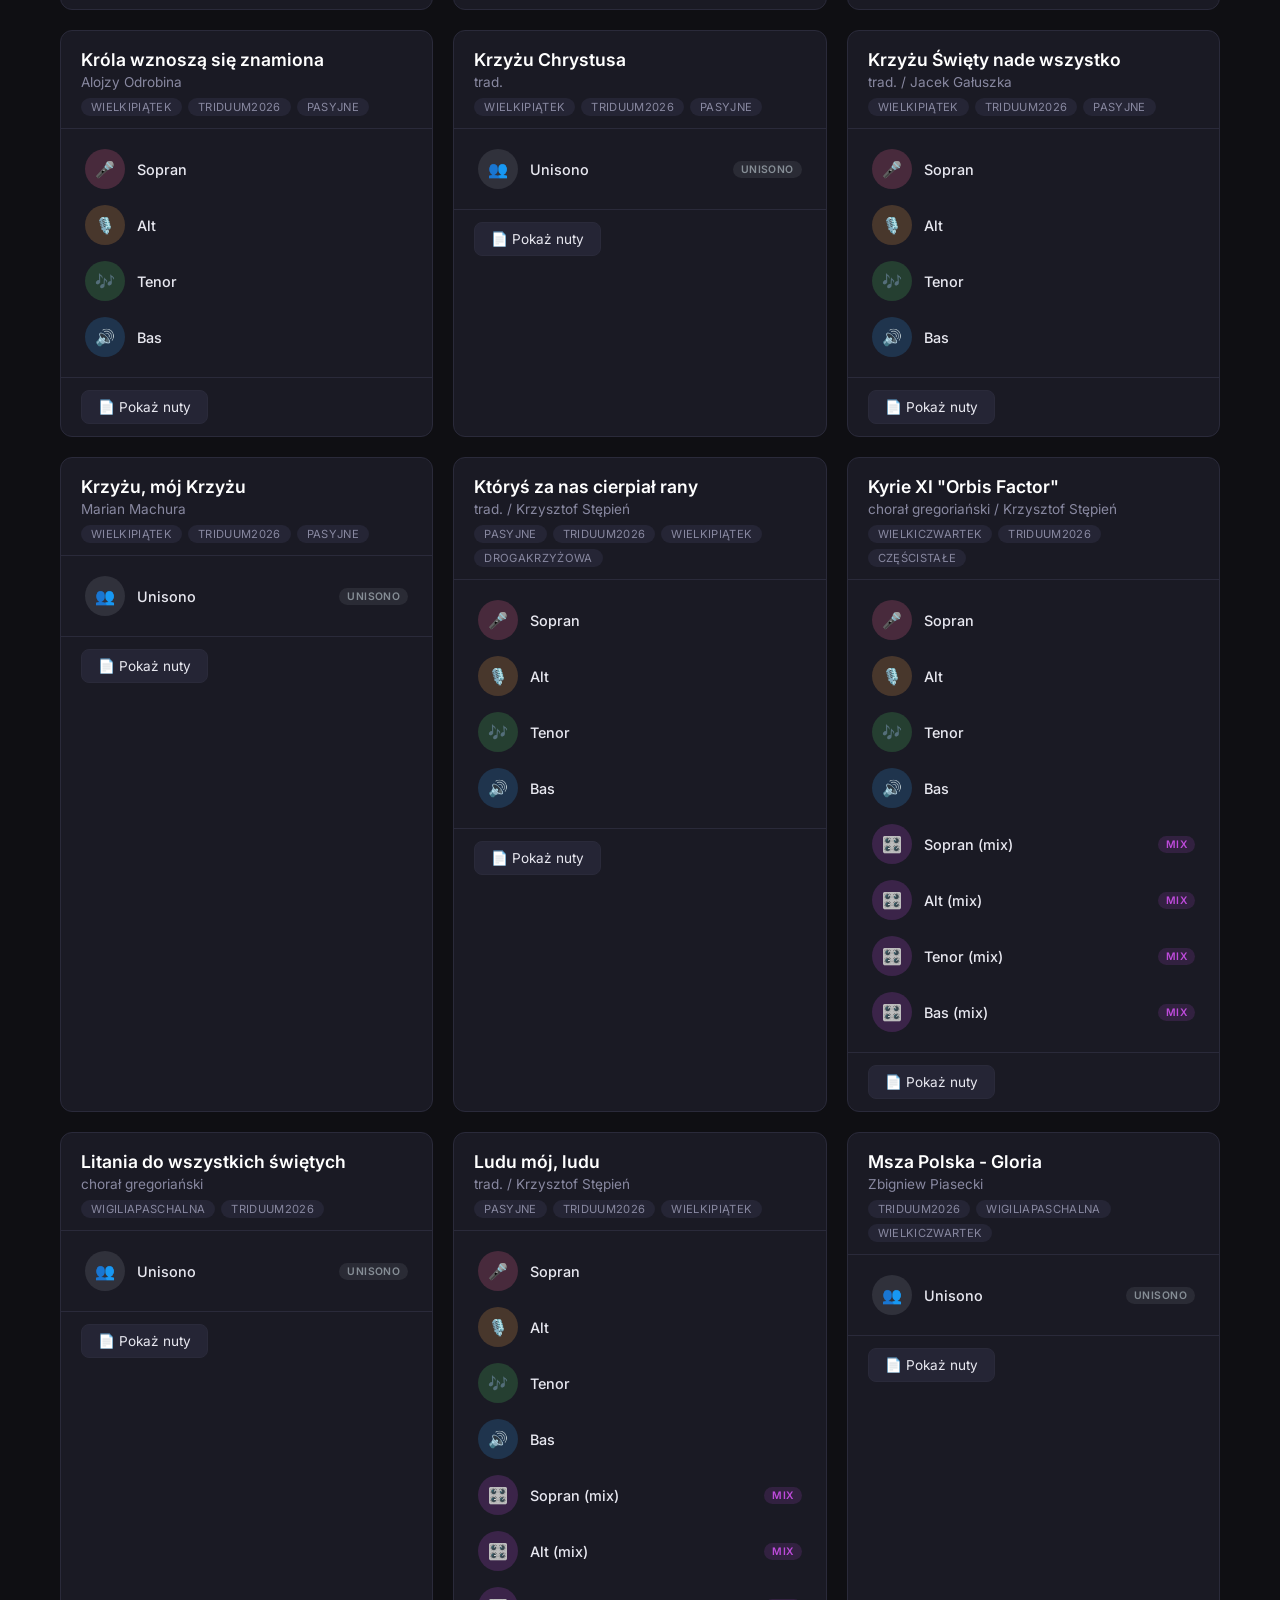
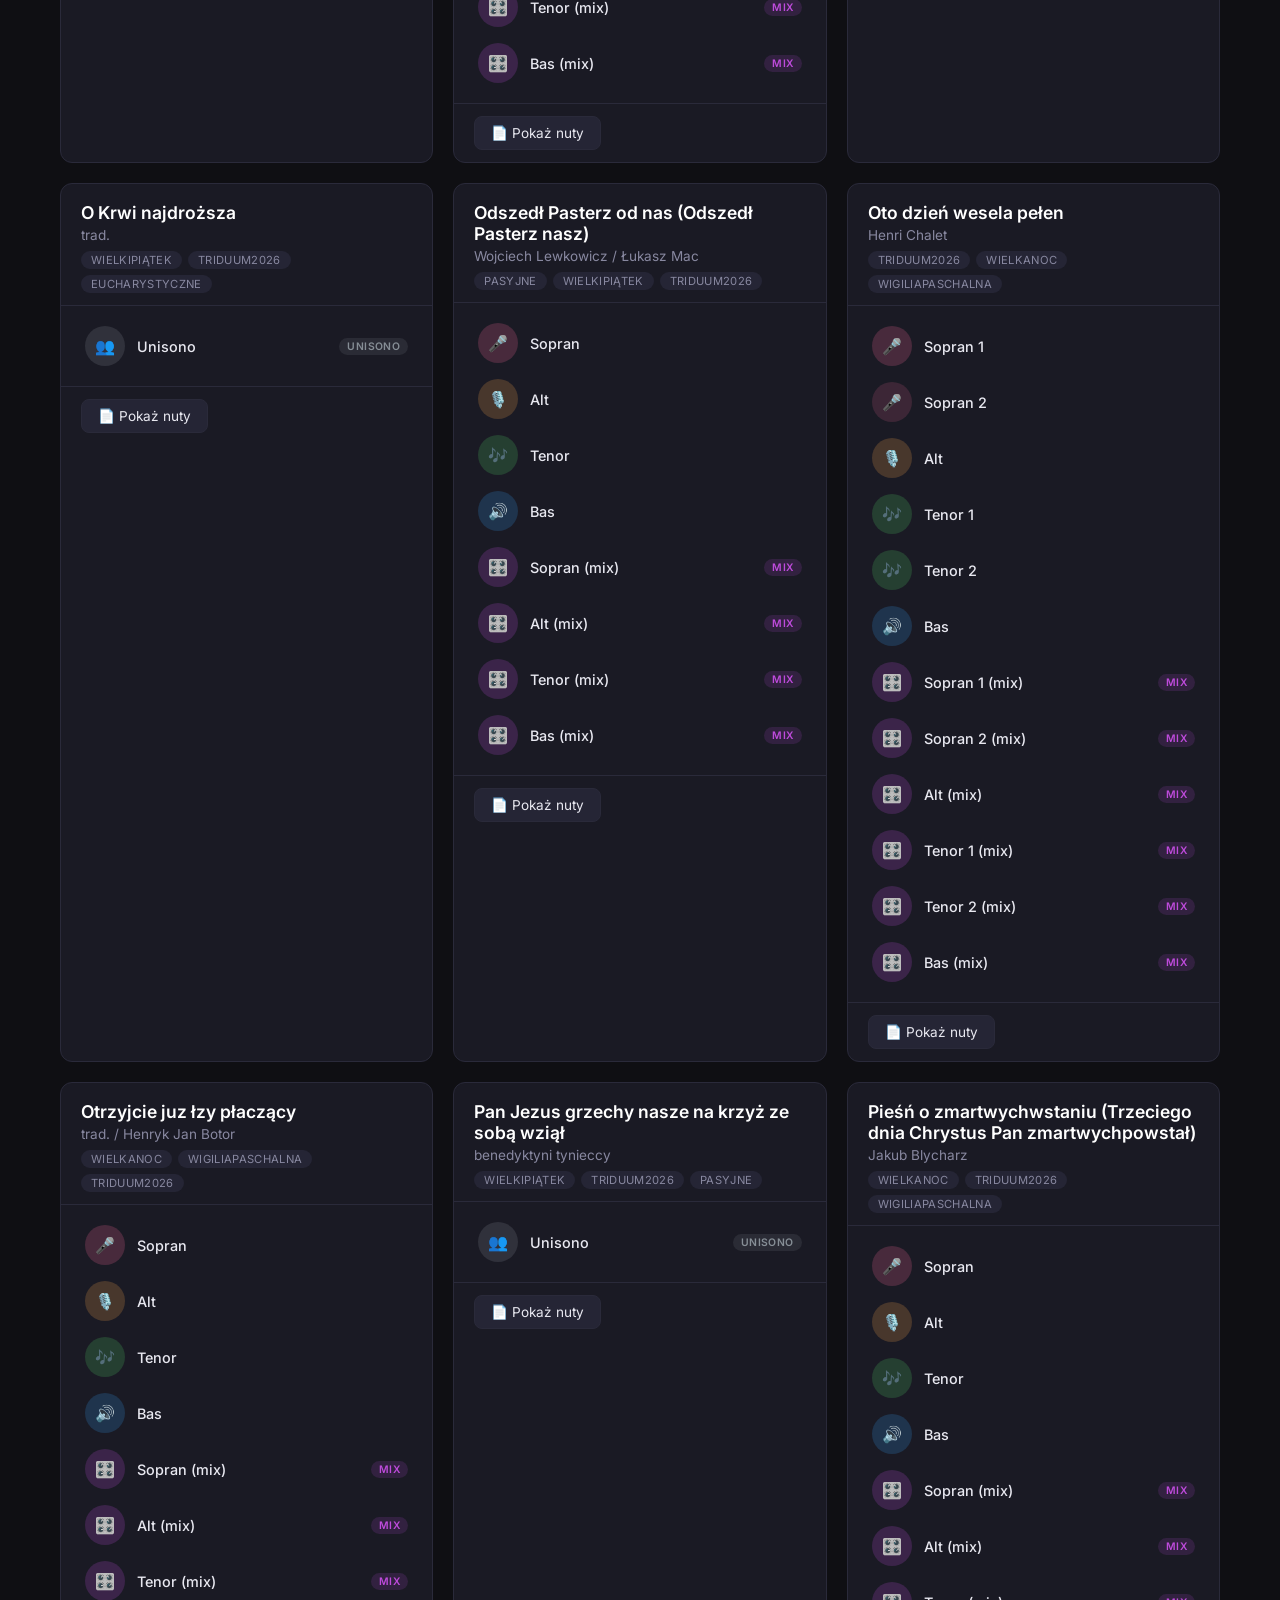
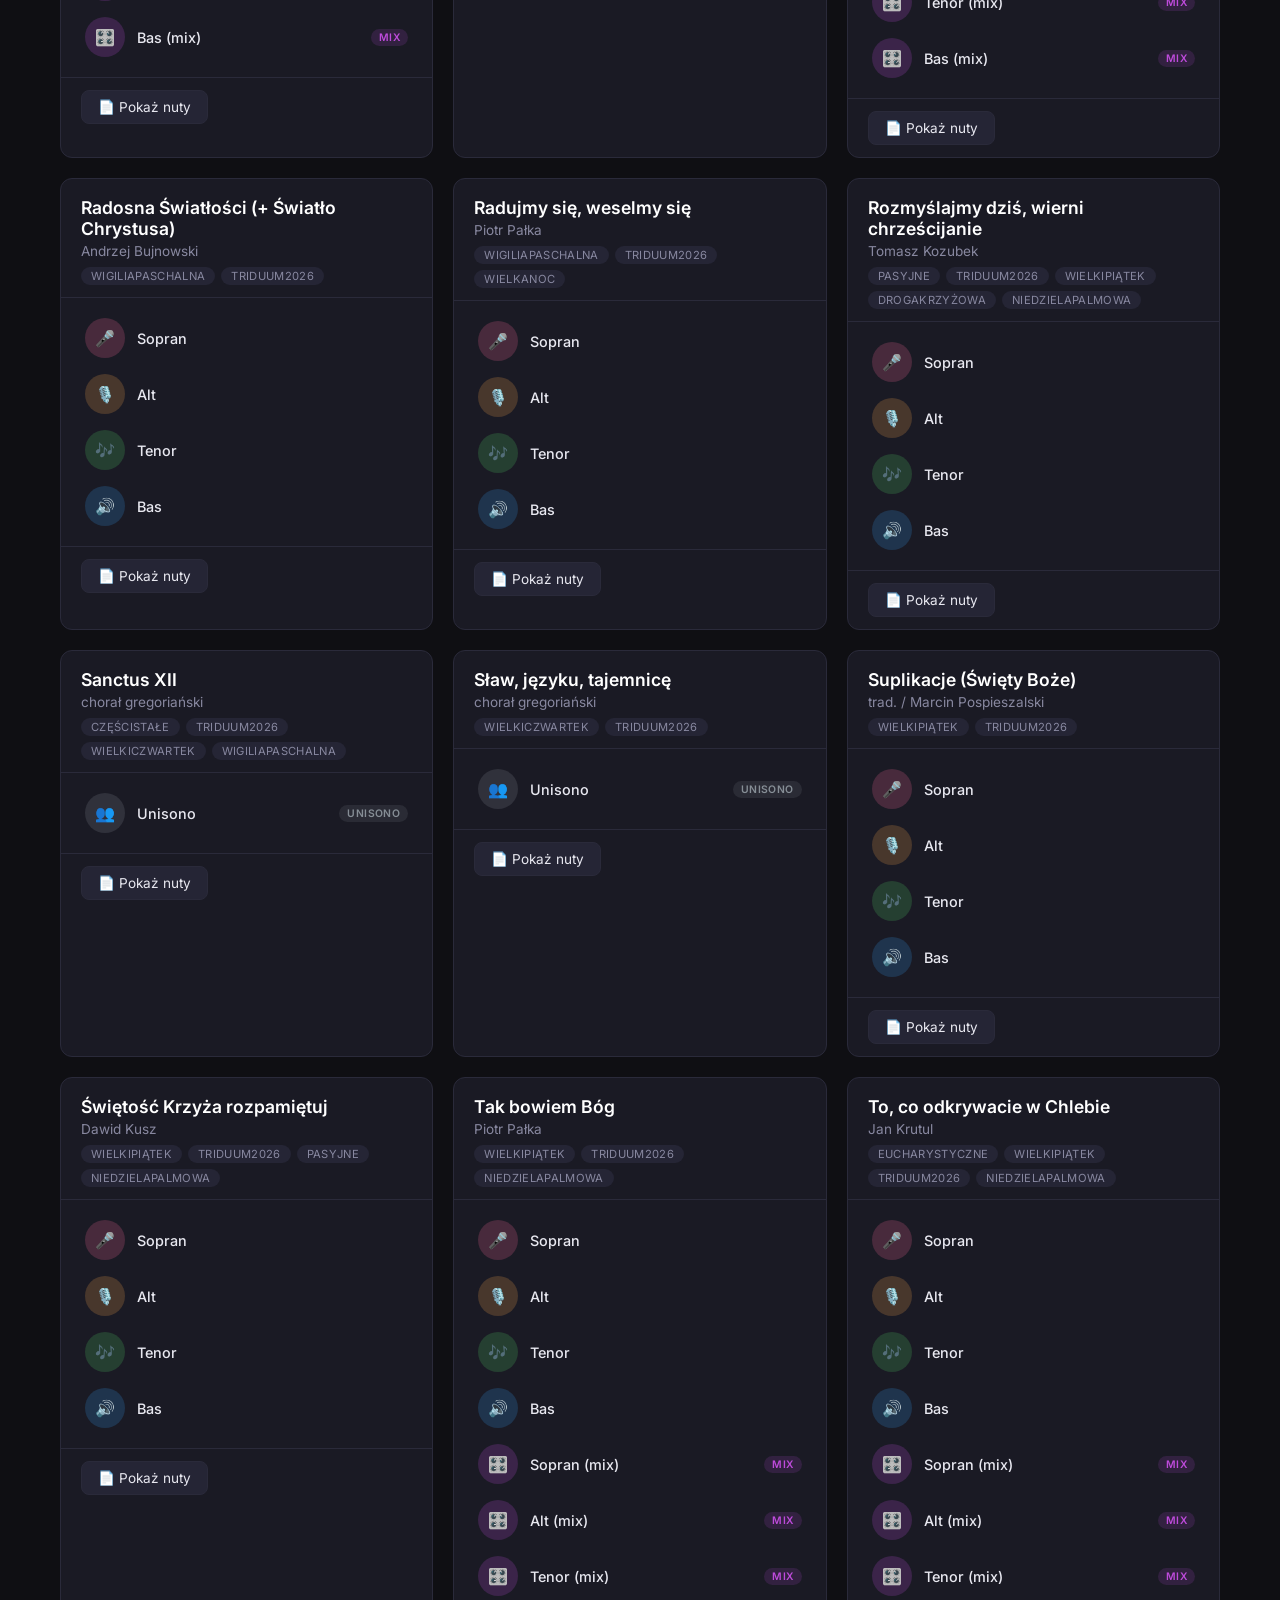
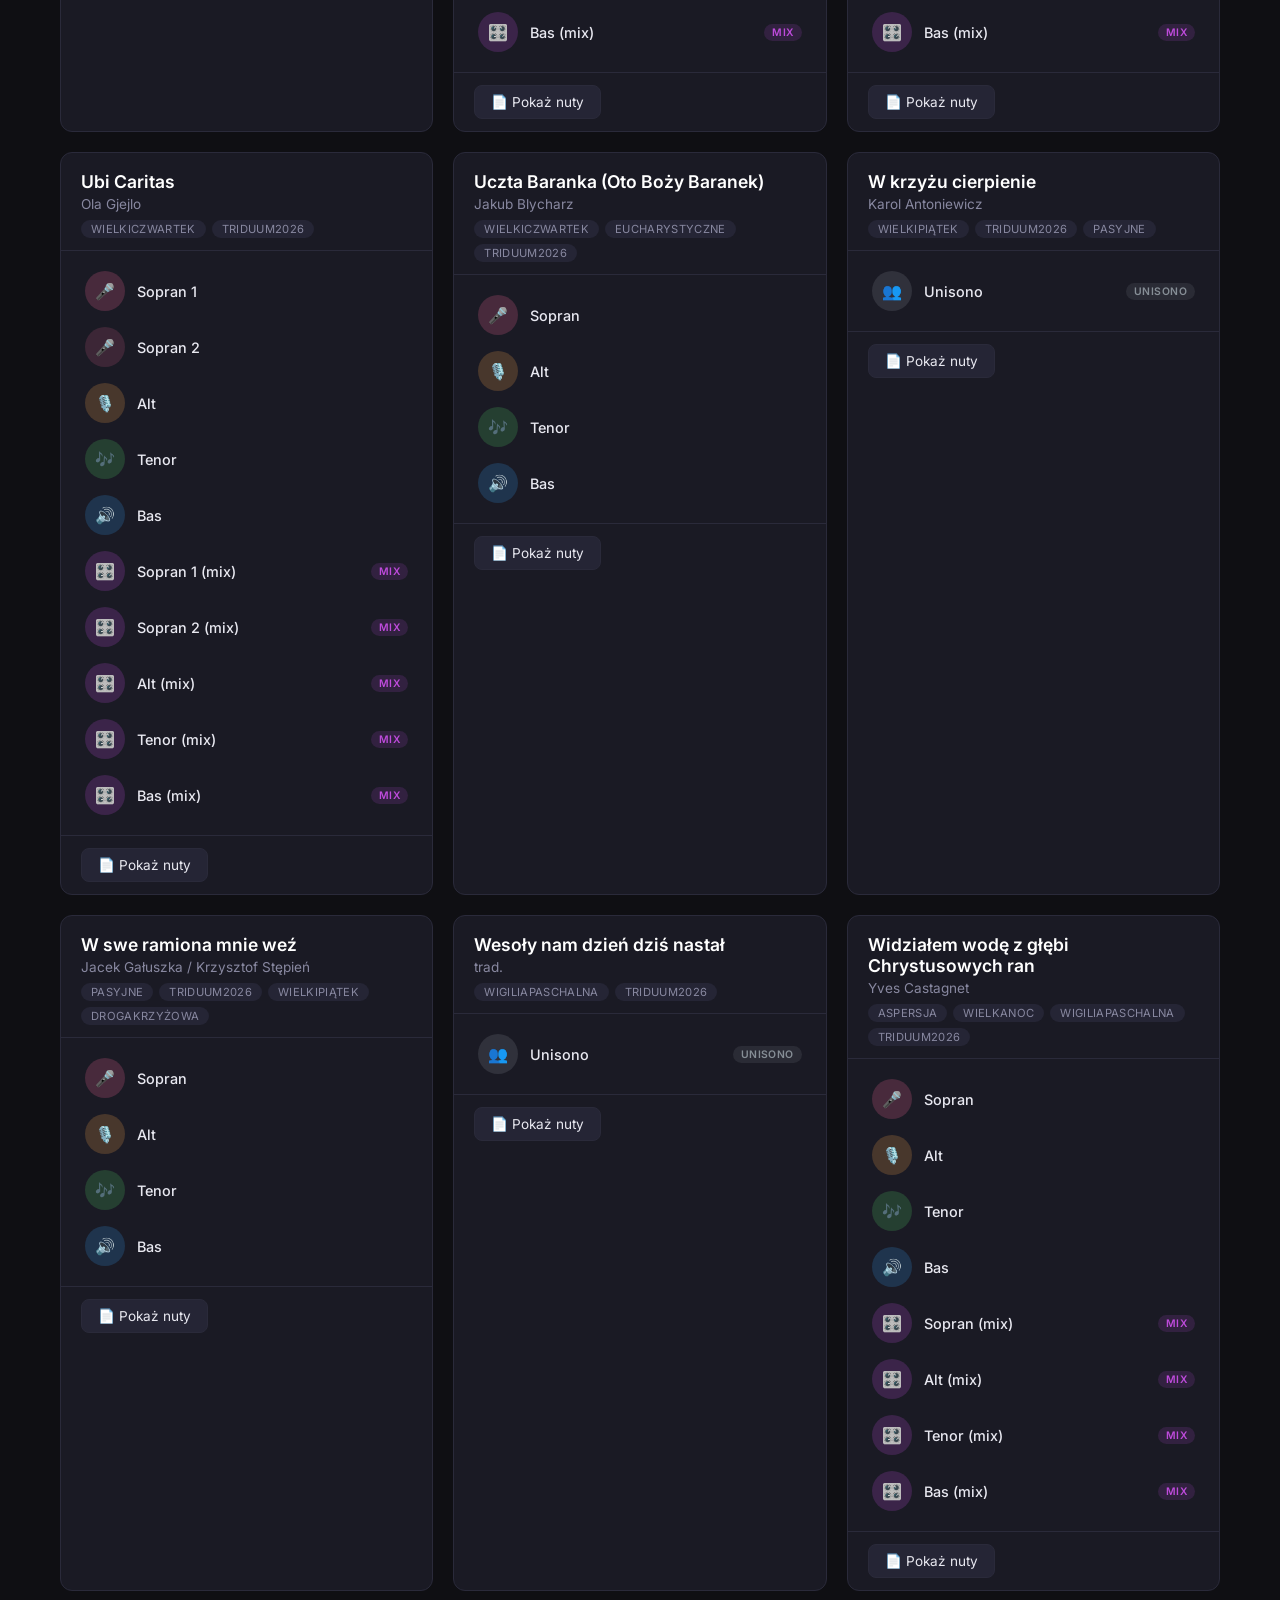
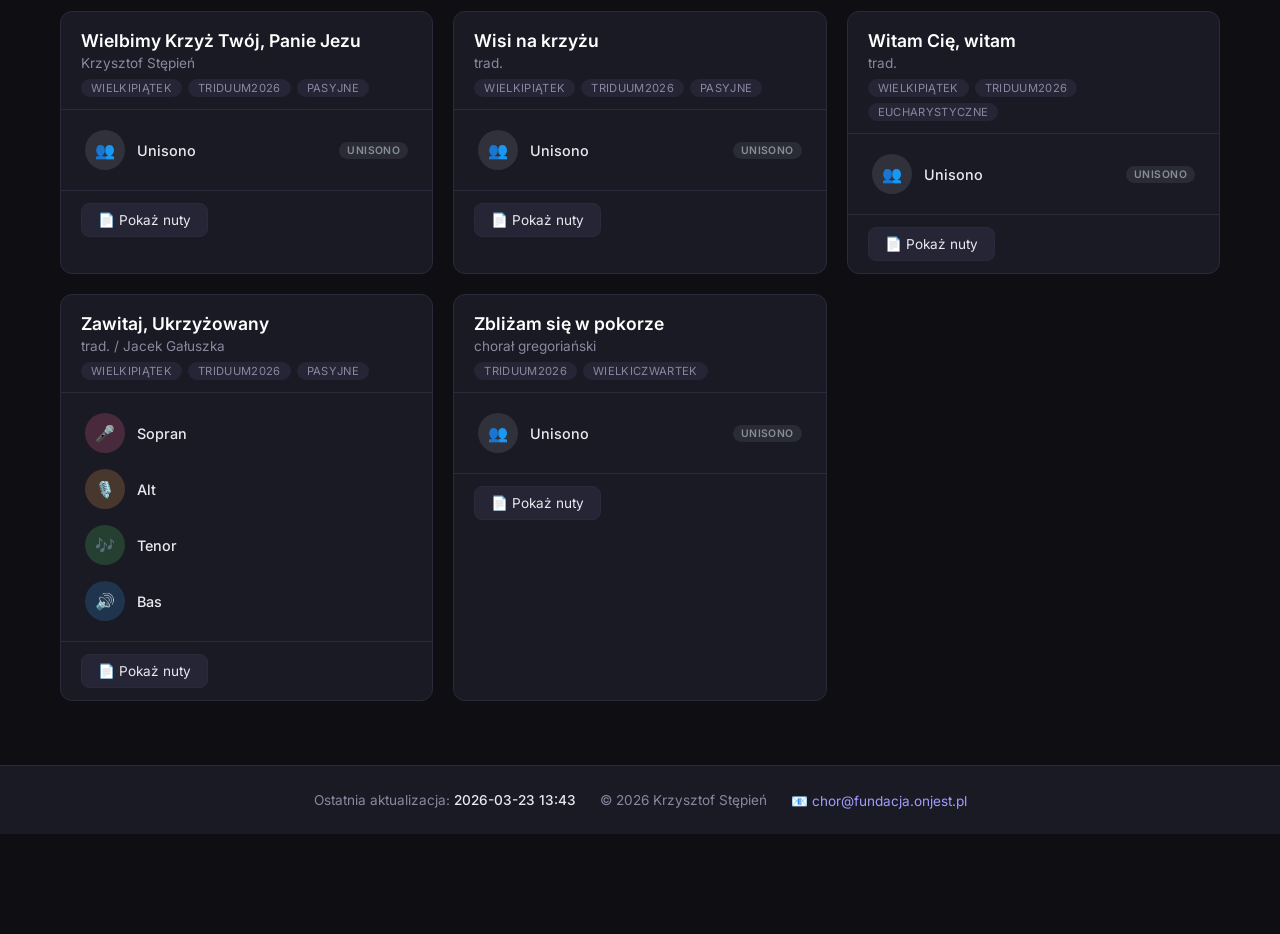
==== commit e209d2f9: "some random changes" ====
--- a/index.html
+++ b/index.html
@@ -152,7 +152,7 @@
         <div class="footer-content">
             <div class="footer-update">
                 <span>Ostatnia aktualizacja:</span>
-                <time id="last-update">2025-01-15 18:30</time>
+                <time id="last-update">2026-03-23 13:43</time>
             </div>
             <div class="footer-copyright">
                 © 2026 Krzysztof Stępień
@@ -226,8 +226,9 @@
     <button class="download-fab" id="download-fab" title="Pobierz materiały">
         📥
     </button>
-
+	
     <audio id="audio-element"></audio>
+	<script src="https://cdnjs.cloudflare.com/ajax/libs/jszip/3.10.1/jszip.min.js"></script>
     <script src="app.js"></script>
 </body>
 </html>
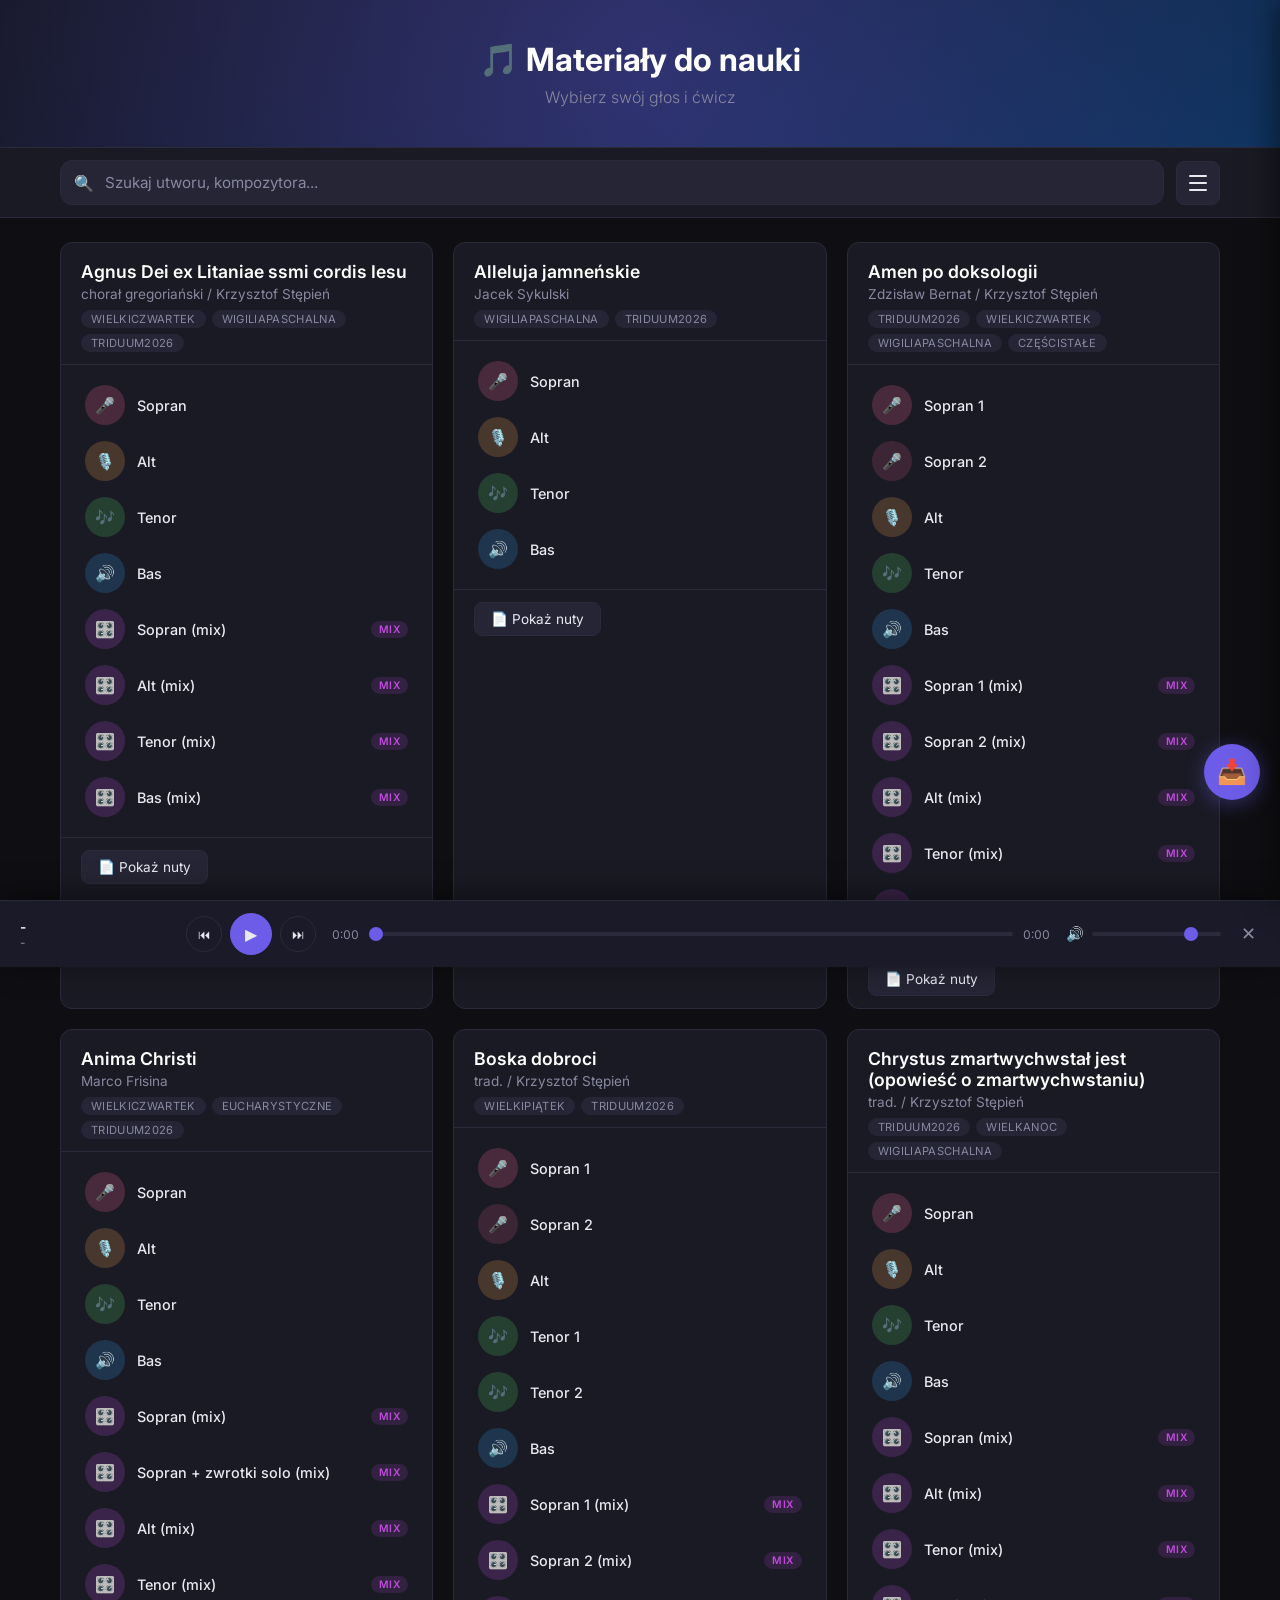
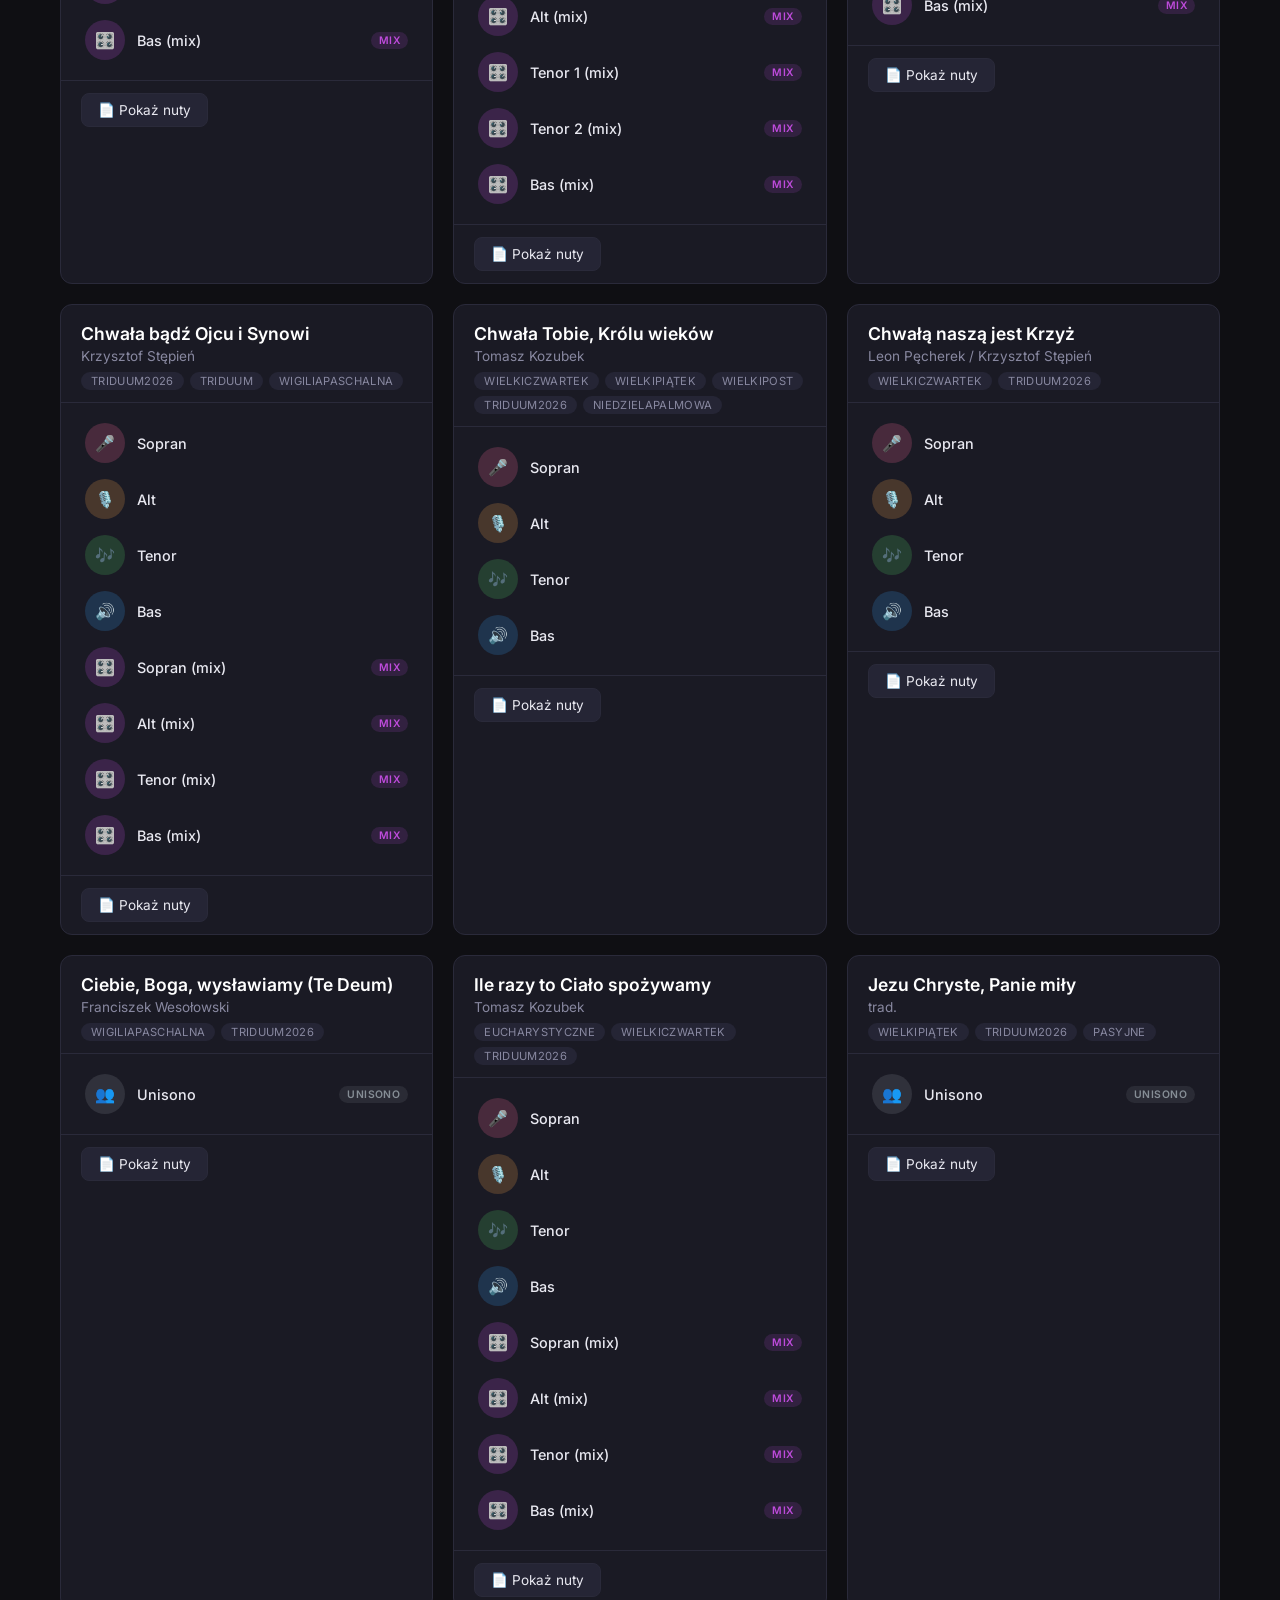
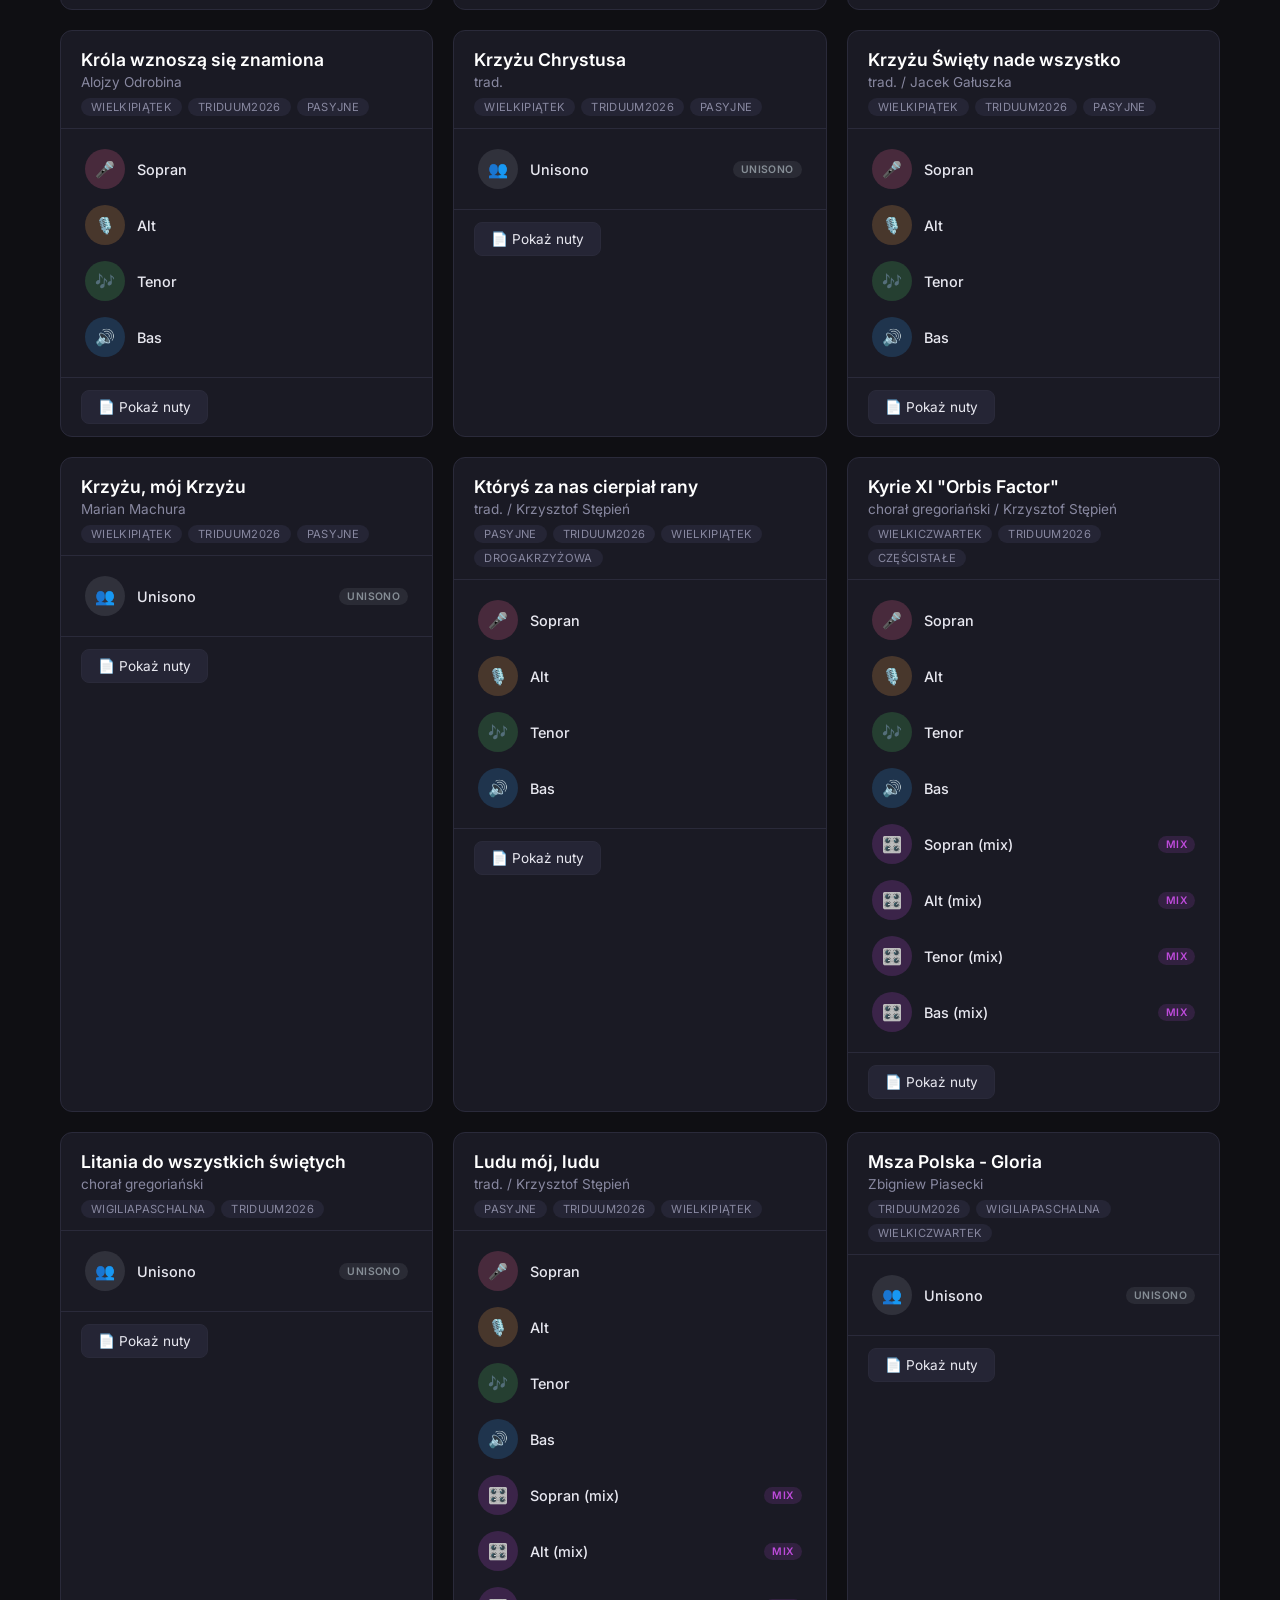
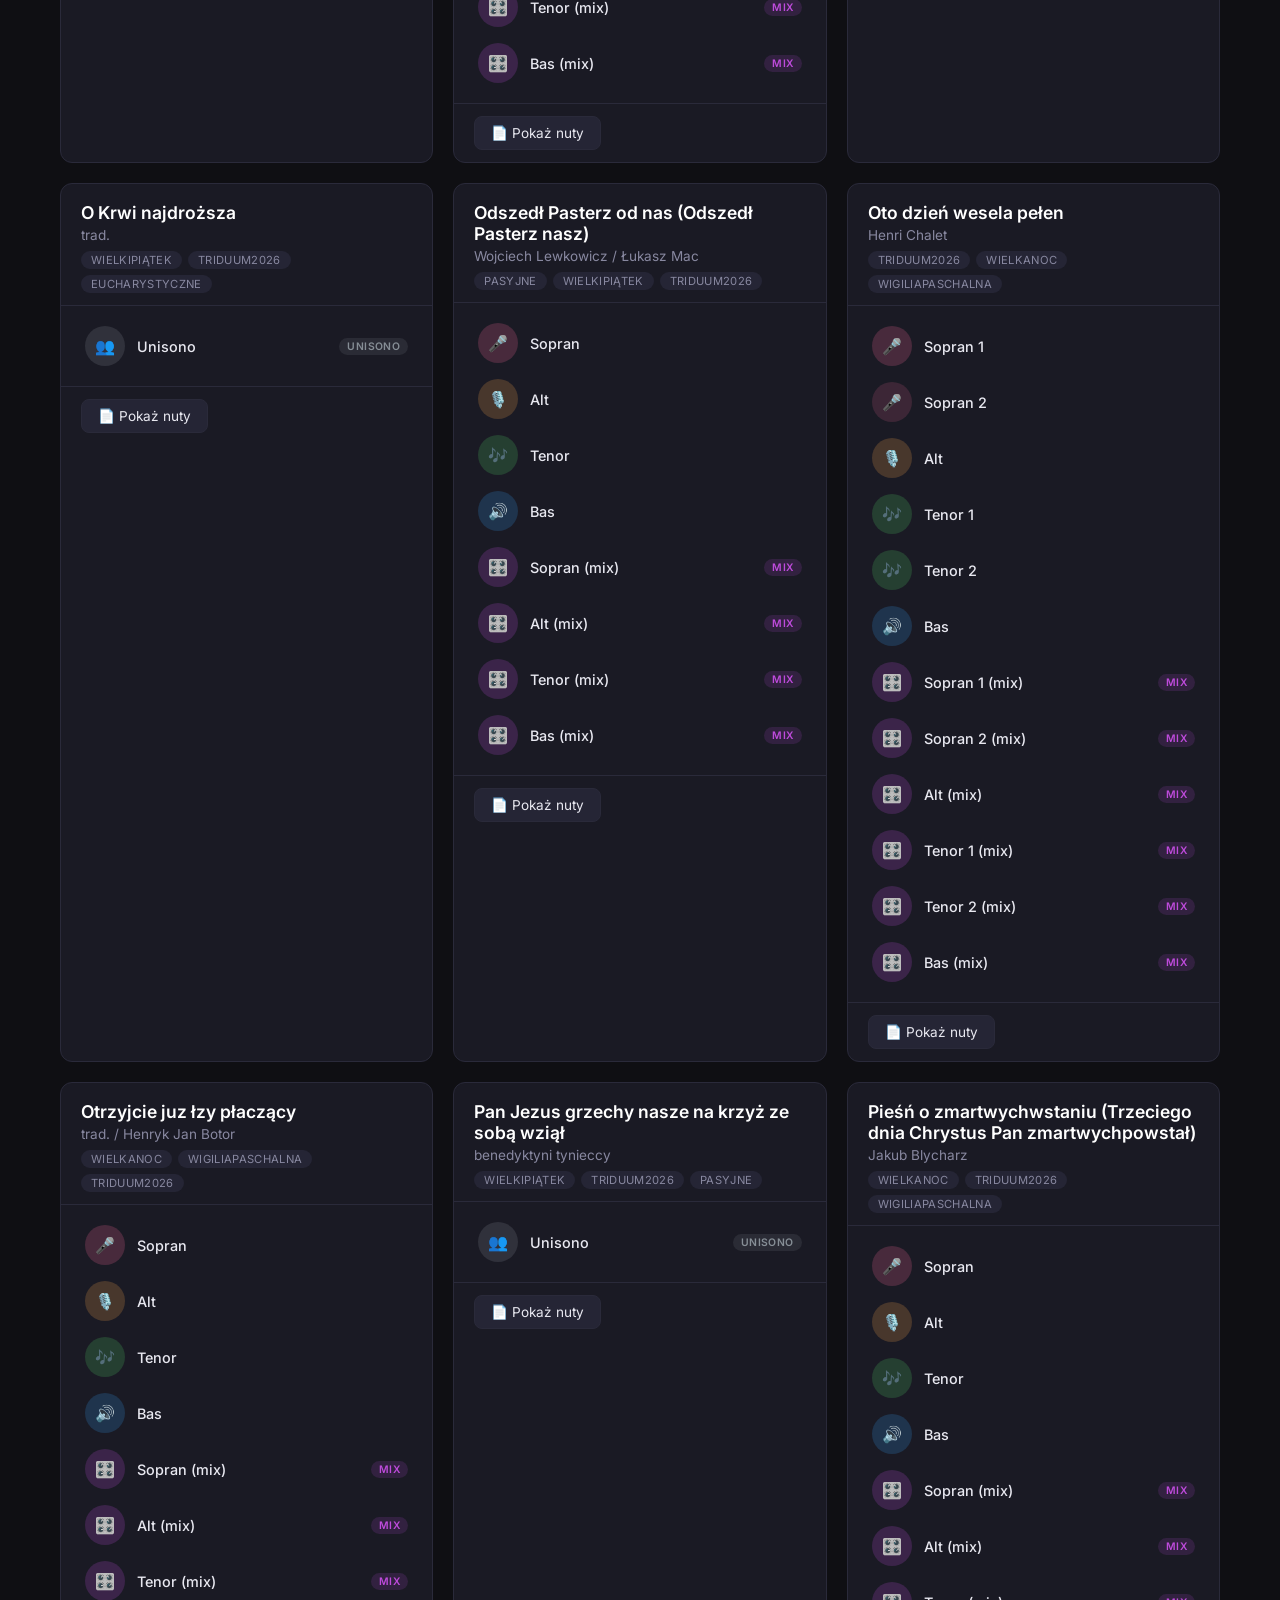
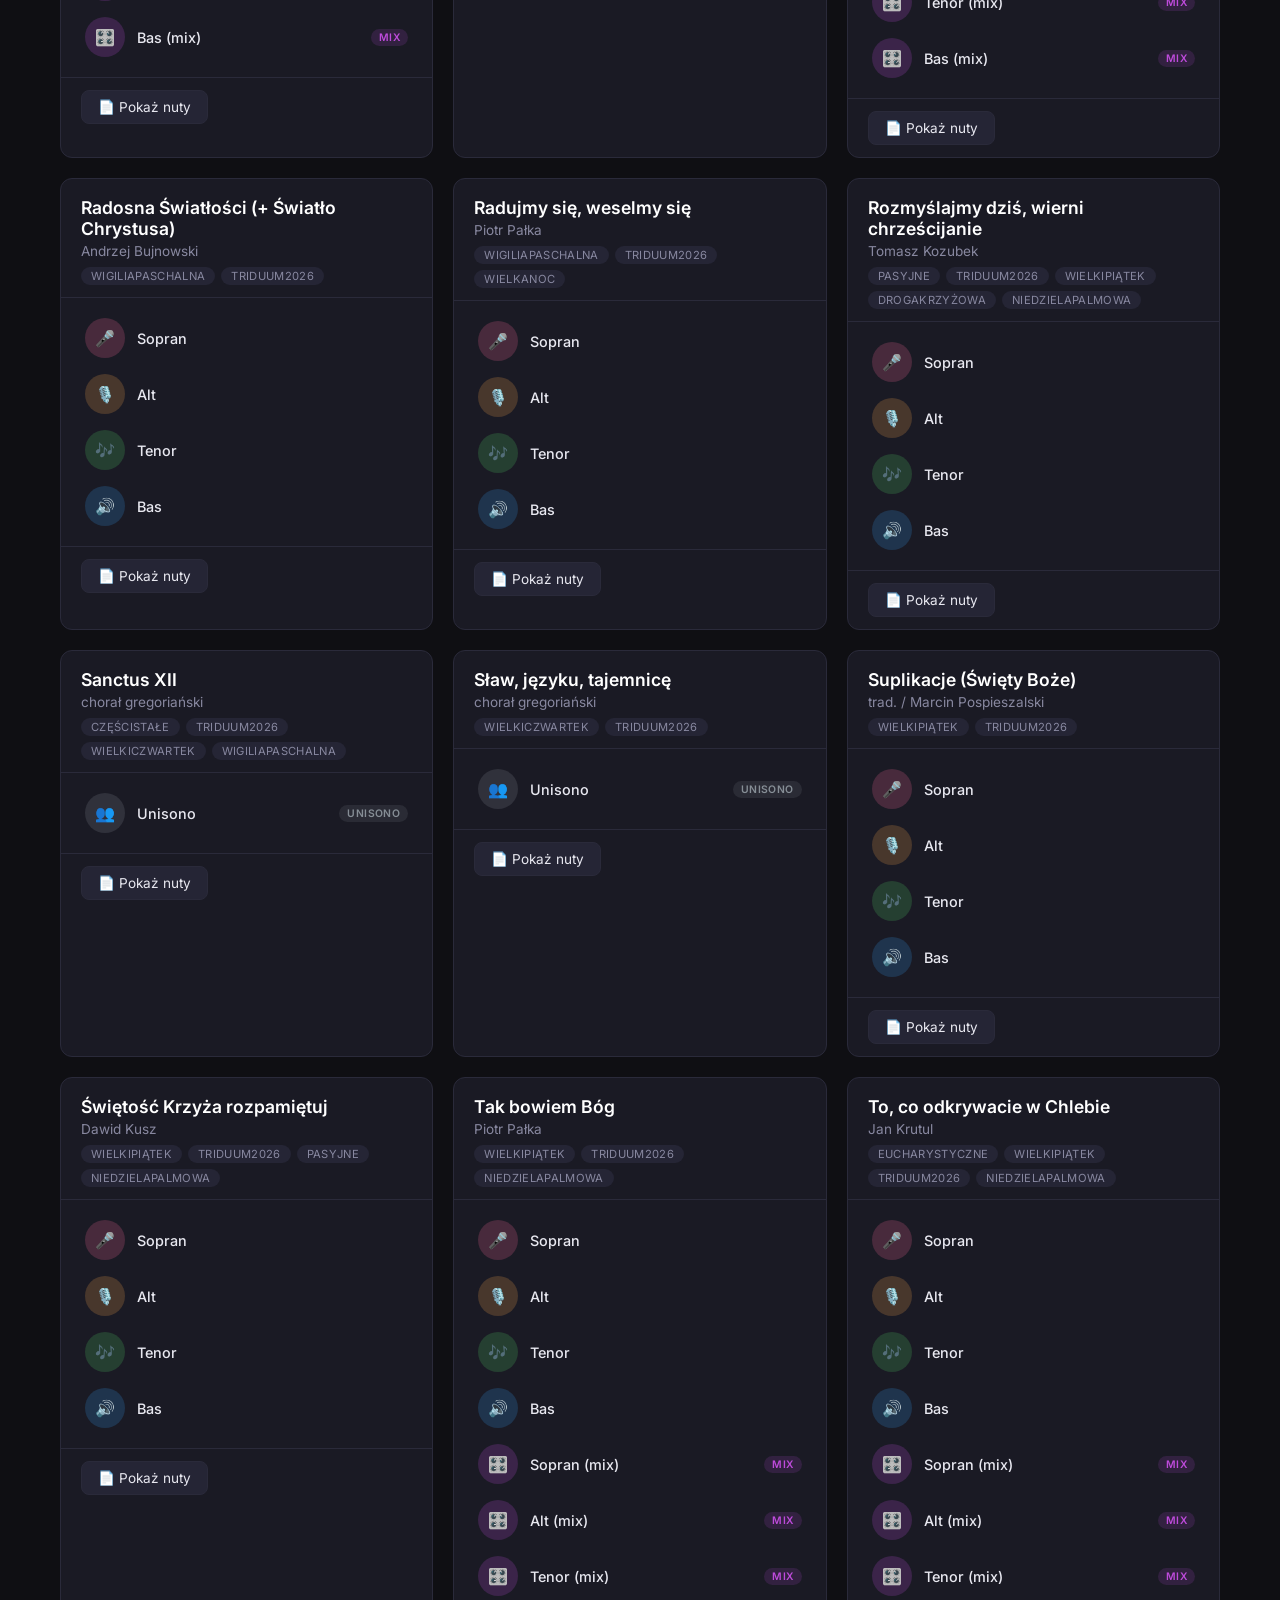
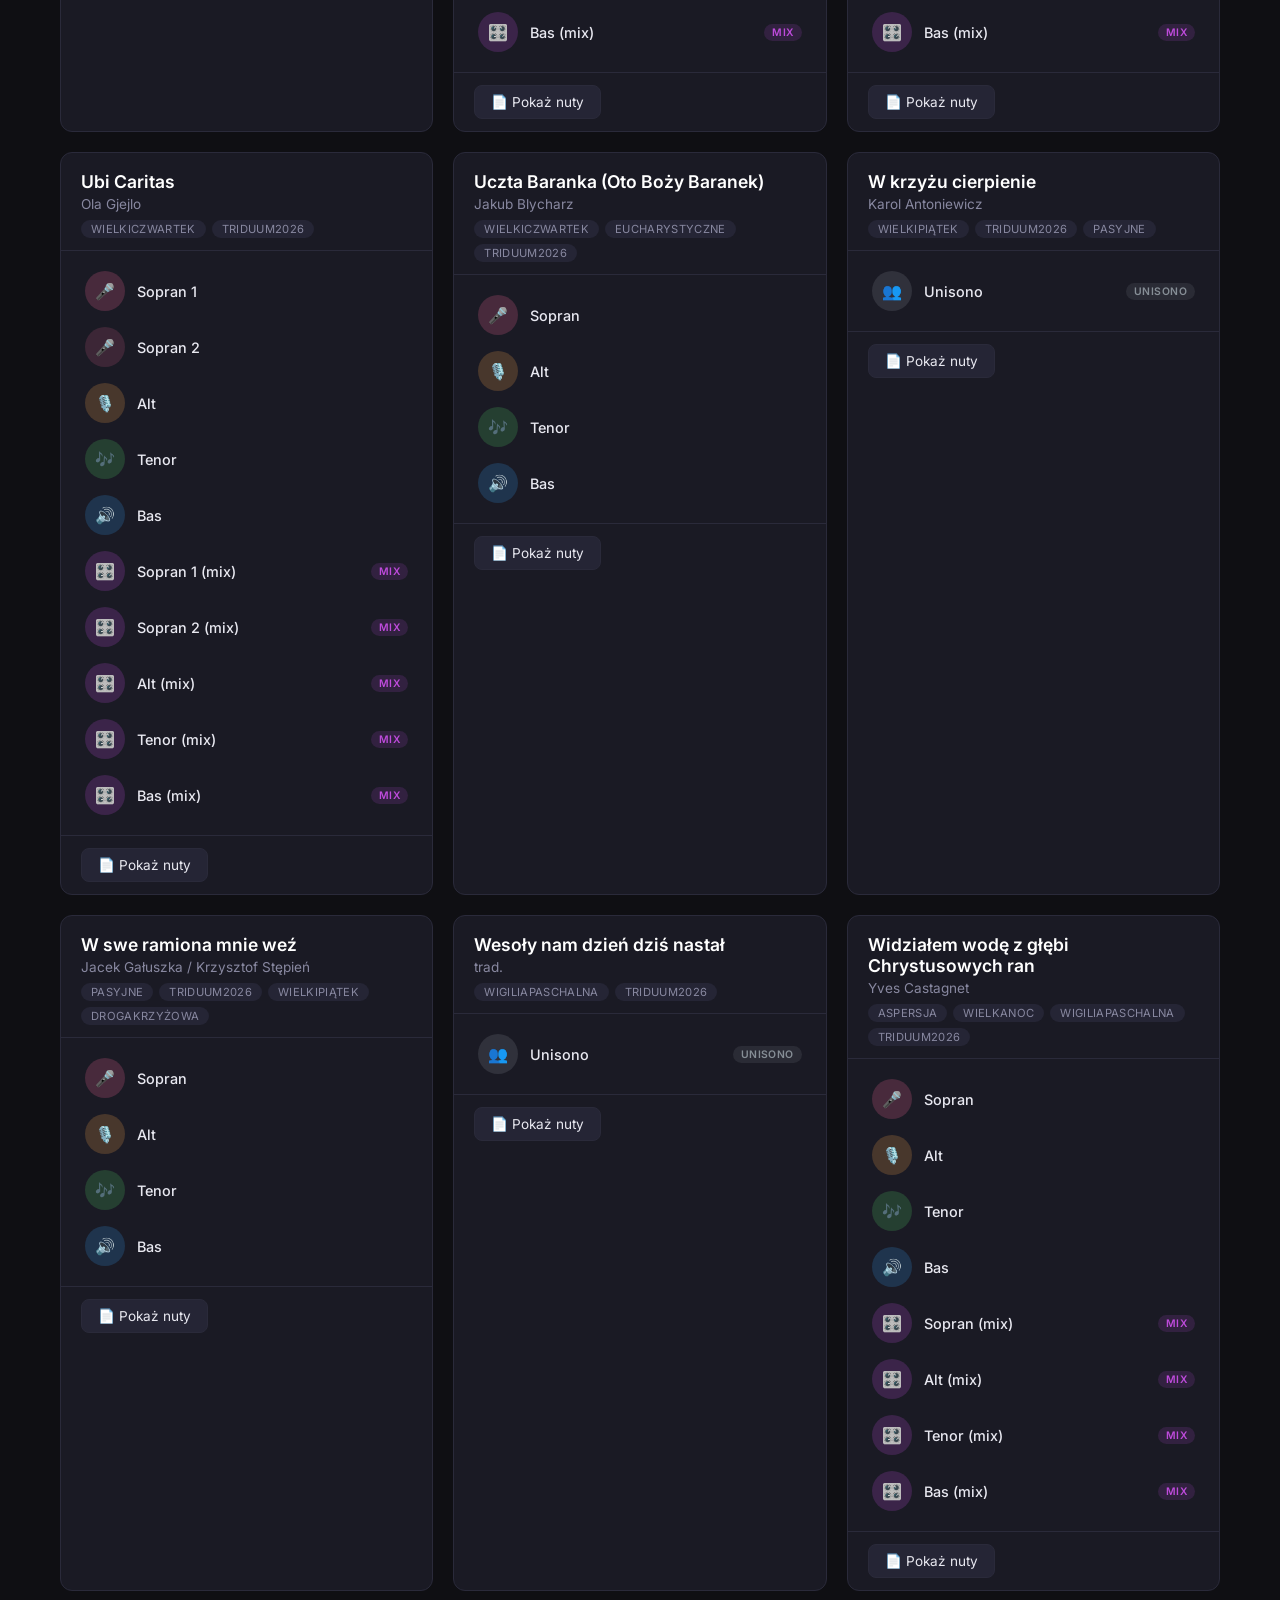
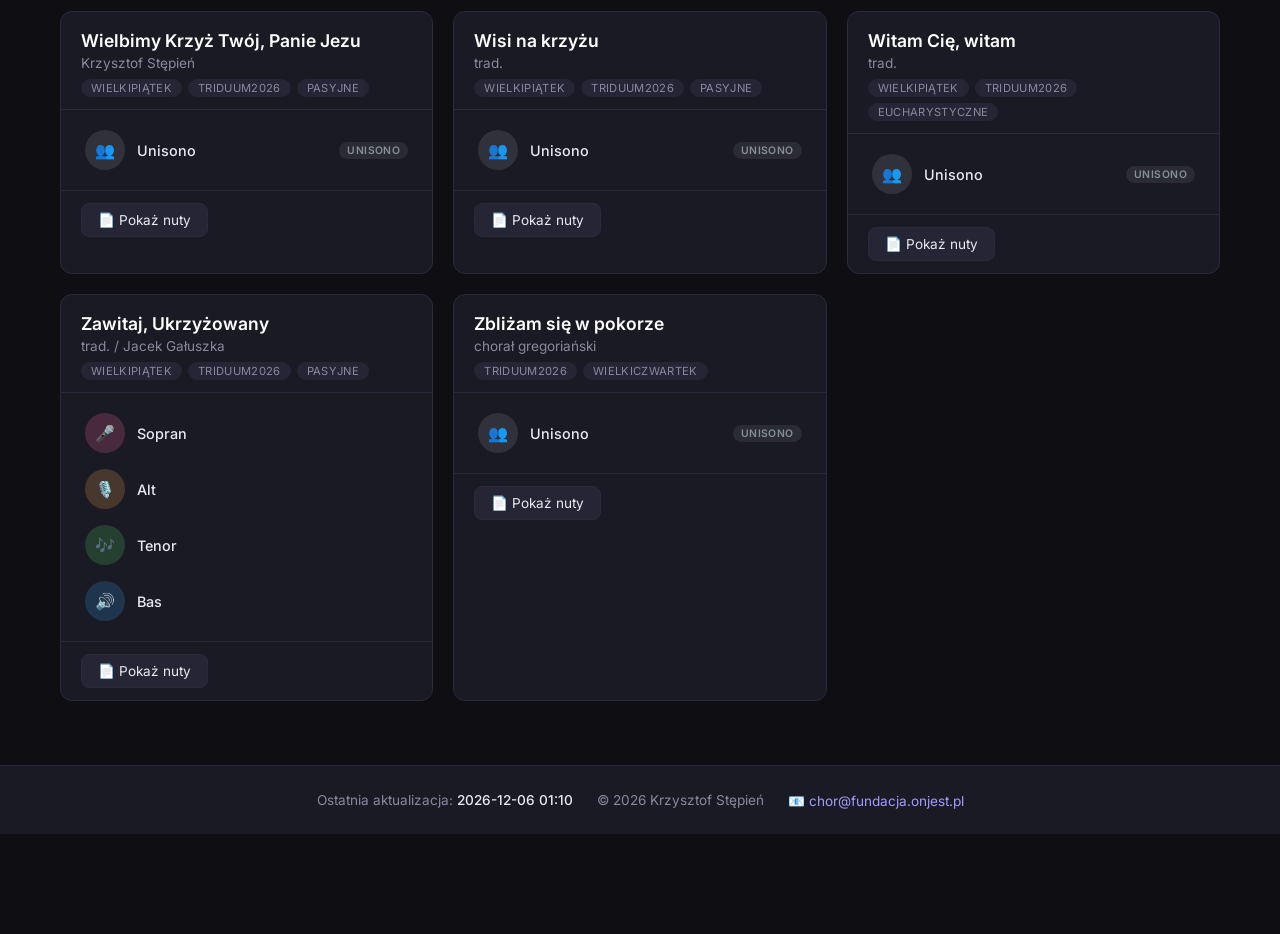
==== commit 14fd52bf: "some random changes" ====
--- a/index.html
+++ b/index.html
@@ -152,7 +152,7 @@
         <div class="footer-content">
             <div class="footer-update">
                 <span>Ostatnia aktualizacja:</span>
-                <time id="last-update">2026-03-23 13:43</time>
+                <time id="last-update" data-build-time="__BUILD_TIME__">-</time>
             </div>
             <div class="footer-copyright">
                 © 2026 Krzysztof Stępień
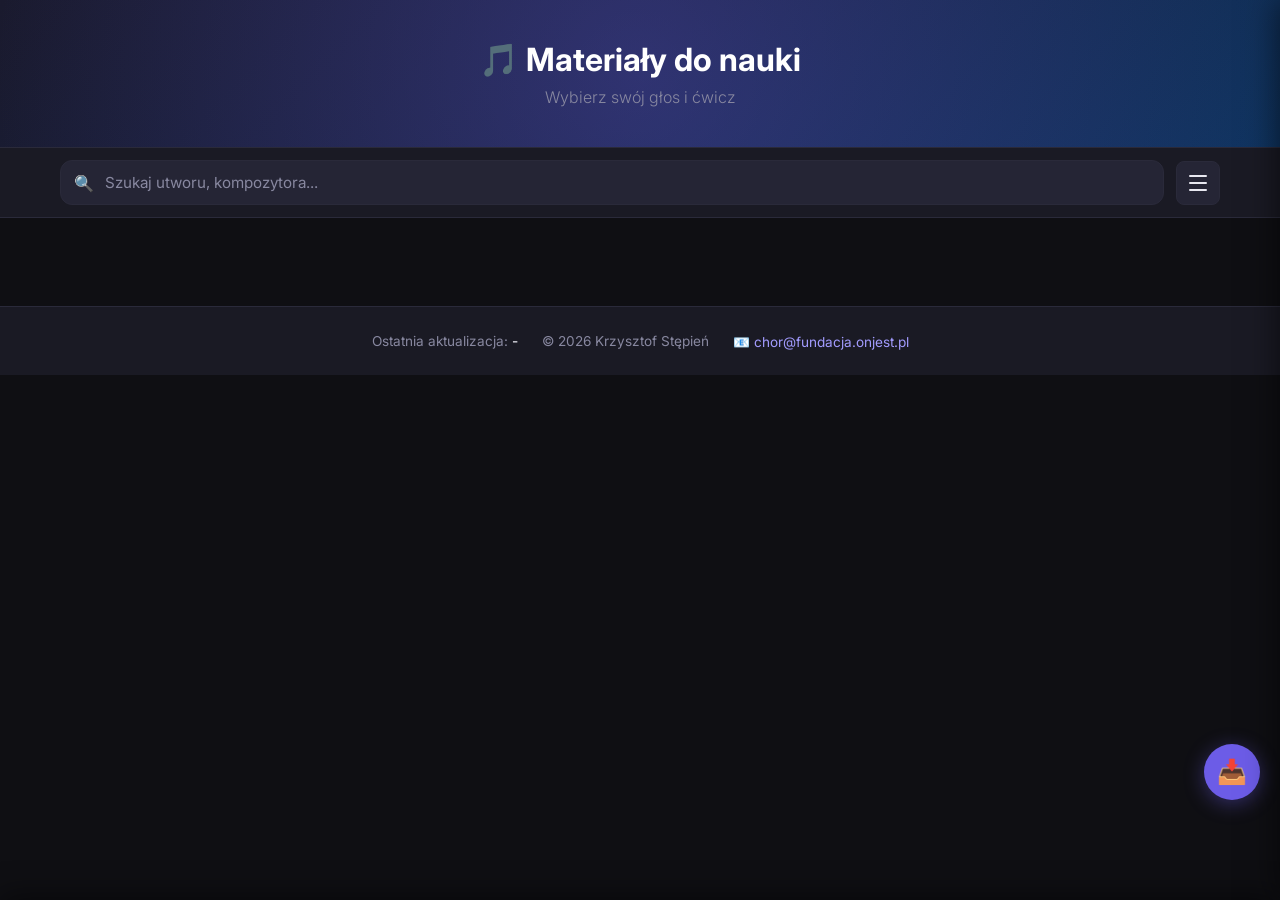
==== commit 76588bed: "some random changes" ====
--- a/index.html
+++ b/index.html
@@ -163,64 +163,79 @@
         </div>
     </footer>
 
-    <!-- Download Panel -->
-    <div class="download-panel" id="download-panel">
-        <div class="download-panel-header">
-            <h2>📥 Pobieranie materiałów</h2>
-            <button class="download-panel-close" id="download-panel-close" aria-label="Zamknij">✕</button>
-        </div>
-        <div class="download-panel-body">
-            <!-- Sekcja nut PDF -->
-            <div class="download-section download-section-pdf">
-                <div class="download-section-header">
-                    <span>📄 Nuty (wszystkie)</span>
-                </div>
-                <a href="https://pub-14992ccbb14b4c84a26df90b7cedd48f.r2.dev/Nuty/pdf-download_merged.pdf" download class="download-pdf-btn">
+<!-- Download Panel -->
+<div class="download-panel" id="download-panel">
+    <div class="download-panel-header">
+        <h2>📥 Pobieranie materiałów</h2>
+        <button class="download-panel-close" id="download-panel-close" aria-label="Zamknij">✕</button>
+    </div>
+    <div class="download-panel-body">
+        <!-- Sekcja nut PDF -->
+        <div class="download-section download-section-pdf">
+            <div class="download-section-header">
+                <span>📄 Nuty (wszystkie)</span>
+            </div>
+            <a href="/nuty.pdf" download class="download-pdf-btn">
+                <span class="download-icon">📥</span>
+                <span>Pobierz nuty PDF</span>
+            </a>
+        </div>
+
+        <!-- Filtry w panelu pobierania -->
+        <div class="download-section">
+            <div class="download-section-header">
+                <span>🎵 Nagrania audio</span>
+                <button class="download-sync-filters-btn" id="download-sync-filters" title="Synchronizuj z filtrami strony">🔄 Sync</button>
+            </div>
+            
+            <div class="download-filters">
+                <div class="download-filter-group">
+                    <label>Głosy:</label>
+                    <div class="download-filter-buttons" id="download-voice-filters"></div>
+                </div>
+                <div class="download-filter-group">
+                    <label>Typ nagrania:</label>
+                    <div class="download-filter-buttons" id="download-type-filters"></div>
+                </div>
+                <div class="download-filter-group">
+                    <label>Tagi:</label>
+                    <div class="download-filter-buttons" id="download-tag-filters"></div>
+                </div>
+                <div class="download-filter-group">
+                    <label class="download-checkbox-label">
+                        <input type="checkbox" id="download-hide-unisono">
+                        <span>Ukryj jednogłosowe (unisono)</span>
+                    </label>
+                </div>
+            </div>
+
+            <!-- Lista utworów do pobrania -->
+            <div class="download-songs-list" id="download-songs-list"></div>
+
+            <!-- Podsumowanie i przycisk pobierania -->
+            <div class="download-summary">
+                <div class="download-count">
+                    Wybrano: <strong id="download-selected-count">0</strong> plików
+                </div>
+                <div class="download-actions">
+                    <button class="download-select-all-btn" id="download-select-all">Zaznacz wszystkie</button>
+                    <button class="download-select-none-btn" id="download-select-none">Odznacz wszystkie</button>
+                </div>
+                <button class="download-start-btn" id="download-start-btn" disabled>
                     <span class="download-icon">📥</span>
-                    <span>Pobierz nuty PDF</span>
-                </a>
-            </div>
-
-            <!-- Filtry w panelu pobierania -->
-            <div class="download-section">
-                <div class="download-section-header">
-                    <span>🎵 Nagrania audio</span>
-                </div>
-                
-                <div class="download-filters">
-                    <div class="download-filter-group">
-                        <label>Głosy:</label>
-                        <div class="download-voice-filters" id="download-voice-filters"></div>
+                    <span>Pobierz zaznaczone</span>
+                </button>
+                <div class="download-progress" id="download-progress" style="display: none;">
+                    <div class="download-progress-bar">
+                        <div class="download-progress-fill" id="download-progress-fill"></div>
                     </div>
-                </div>
-
-                <!-- Lista utworów do pobrania -->
-                <div class="download-songs-list" id="download-songs-list"></div>
-
-                <!-- Podsumowanie i przycisk pobierania -->
-                <div class="download-summary">
-                    <div class="download-count">
-                        Wybrano: <strong id="download-selected-count">0</strong> plików
-                    </div>
-                    <div class="download-actions">
-                        <button class="download-select-all-btn" id="download-select-all">Zaznacz wszystkie</button>
-                        <button class="download-select-none-btn" id="download-select-none">Odznacz wszystkie</button>
-                    </div>
-                    <button class="download-start-btn" id="download-start-btn" disabled>
-                        <span class="download-icon">📥</span>
-                        <span>Pobierz zaznaczone</span>
-                    </button>
-                    <div class="download-progress" id="download-progress" style="display: none;">
-                        <div class="download-progress-bar">
-                            <div class="download-progress-fill" id="download-progress-fill"></div>
-                        </div>
-                        <span class="download-progress-text" id="download-progress-text">0 / 0</span>
-                    </div>
-                </div>
-            </div>
-        </div>
-    </div>
-    <div class="download-panel-overlay" id="download-panel-overlay"></div>
+                    <span class="download-progress-text" id="download-progress-text">0 / 0</span>
+                </div>
+            </div>
+        </div>
+    </div>
+</div>
+<div class="download-panel-overlay" id="download-panel-overlay"></div>
 
     <!-- Przycisk otwierania panelu pobierania (floating) -->
     <button class="download-fab" id="download-fab" title="Pobierz materiały">
--- a/style.css
+++ b/style.css
@@ -1942,4 +1942,148 @@
     .download-songs-list {
         max-height: 250px;
     }
+}
+
+/* Download Section Header with button */
+.download-section-header {
+    font-size: 0.9rem;
+    font-weight: 600;
+    color: var(--text-bright);
+    margin-bottom: 12px;
+    display: flex;
+    align-items: center;
+    justify-content: space-between;
+    gap: 8px;
+}
+
+.download-sync-filters-btn {
+    padding: 4px 10px;
+    background: var(--bg-filter);
+    border: 1px solid var(--border);
+    border-radius: 12px;
+    color: var(--text-dim);
+    font-size: 0.75rem;
+    font-family: inherit;
+    cursor: pointer;
+    transition: all 0.2s;
+    white-space: nowrap;
+}
+
+.download-sync-filters-btn:hover {
+    background: var(--accent);
+    border-color: var(--accent);
+    color: var(--text-bright);
+}
+
+/* Download Filters */
+.download-filters {
+    margin-bottom: 16px;
+    display: flex;
+    flex-direction: column;
+    gap: 12px;
+}
+
+.download-filter-group {
+    display: flex;
+    flex-direction: column;
+    gap: 6px;
+}
+
+.download-filter-group > label {
+    font-size: 0.7rem;
+    font-weight: 600;
+    color: var(--text-dim);
+    text-transform: uppercase;
+    letter-spacing: 0.05em;
+}
+
+.download-filter-buttons {
+    display: flex;
+    flex-wrap: wrap;
+    gap: 6px;
+}
+
+.download-filter-btn {
+    padding: 5px 10px;
+    background: var(--bg-filter);
+    border: 1px solid var(--border);
+    border-radius: 14px;
+    color: var(--text-dim);
+    font-size: 0.75rem;
+    font-family: inherit;
+    cursor: pointer;
+    transition: all 0.2s;
+    white-space: nowrap;
+}
+
+.download-filter-btn:hover {
+    border-color: var(--accent);
+    color: var(--text);
+}
+
+.download-filter-btn.active {
+    background: var(--accent);
+    border-color: var(--accent);
+    color: var(--text-bright);
+}
+
+/* Voice colors */
+.download-filter-btn[data-voice="soprano"].active { background: var(--soprano); border-color: var(--soprano); }
+.download-filter-btn[data-voice="alto"].active { background: var(--alto); border-color: var(--alto); color: #1a1a24; }
+.download-filter-btn[data-voice="tenor"].active { background: var(--tenor); border-color: var(--tenor); color: #1a1a24; }
+.download-filter-btn[data-voice="bass"].active { background: var(--bass); border-color: var(--bass); }
+.download-filter-btn[data-voice="unisono"].active { background: var(--unisono); border-color: var(--unisono); }
+
+/* Type colors */
+.download-filter-btn[data-type="single"].active { background: var(--accent); border-color: var(--accent); }
+.download-filter-btn[data-type="mix"].active { background: var(--mix); border-color: var(--mix); }
+.download-filter-btn[data-type="unisono"].active { background: var(--unisono); border-color: var(--unisono); }
+
+/* Checkbox in download panel */
+.download-checkbox-label {
+    display: flex;
+    align-items: center;
+    gap: 8px;
+    cursor: pointer;
+    color: var(--text);
+    font-size: 0.85rem;
+    padding: 4px 0;
+}
+
+.download-checkbox-label input[type="checkbox"] {
+    width: 16px;
+    height: 16px;
+    accent-color: var(--accent);
+    cursor: pointer;
+}
+
+/* Scrollable tags */
+.download-filter-buttons.scrollable {
+    max-height: 80px;
+    overflow-y: auto;
+    padding-right: 4px;
+}
+
+.download-filter-buttons.scrollable::-webkit-scrollbar {
+    width: 4px;
+}
+
+.download-filter-buttons.scrollable::-webkit-scrollbar-track {
+    background: var(--bg);
+}
+
+.download-filter-buttons.scrollable::-webkit-scrollbar-thumb {
+    background: var(--border);
+    border-radius: 2px;
+}
+
+.download-filter-buttons.scrollable::-webkit-scrollbar-thumb:hover {
+    background: var(--accent);
+}
+
+.download-empty {
+    padding: 20px;
+    text-align: center;
+    color: var(--text-dim);
+    font-size: 0.9rem;
 }
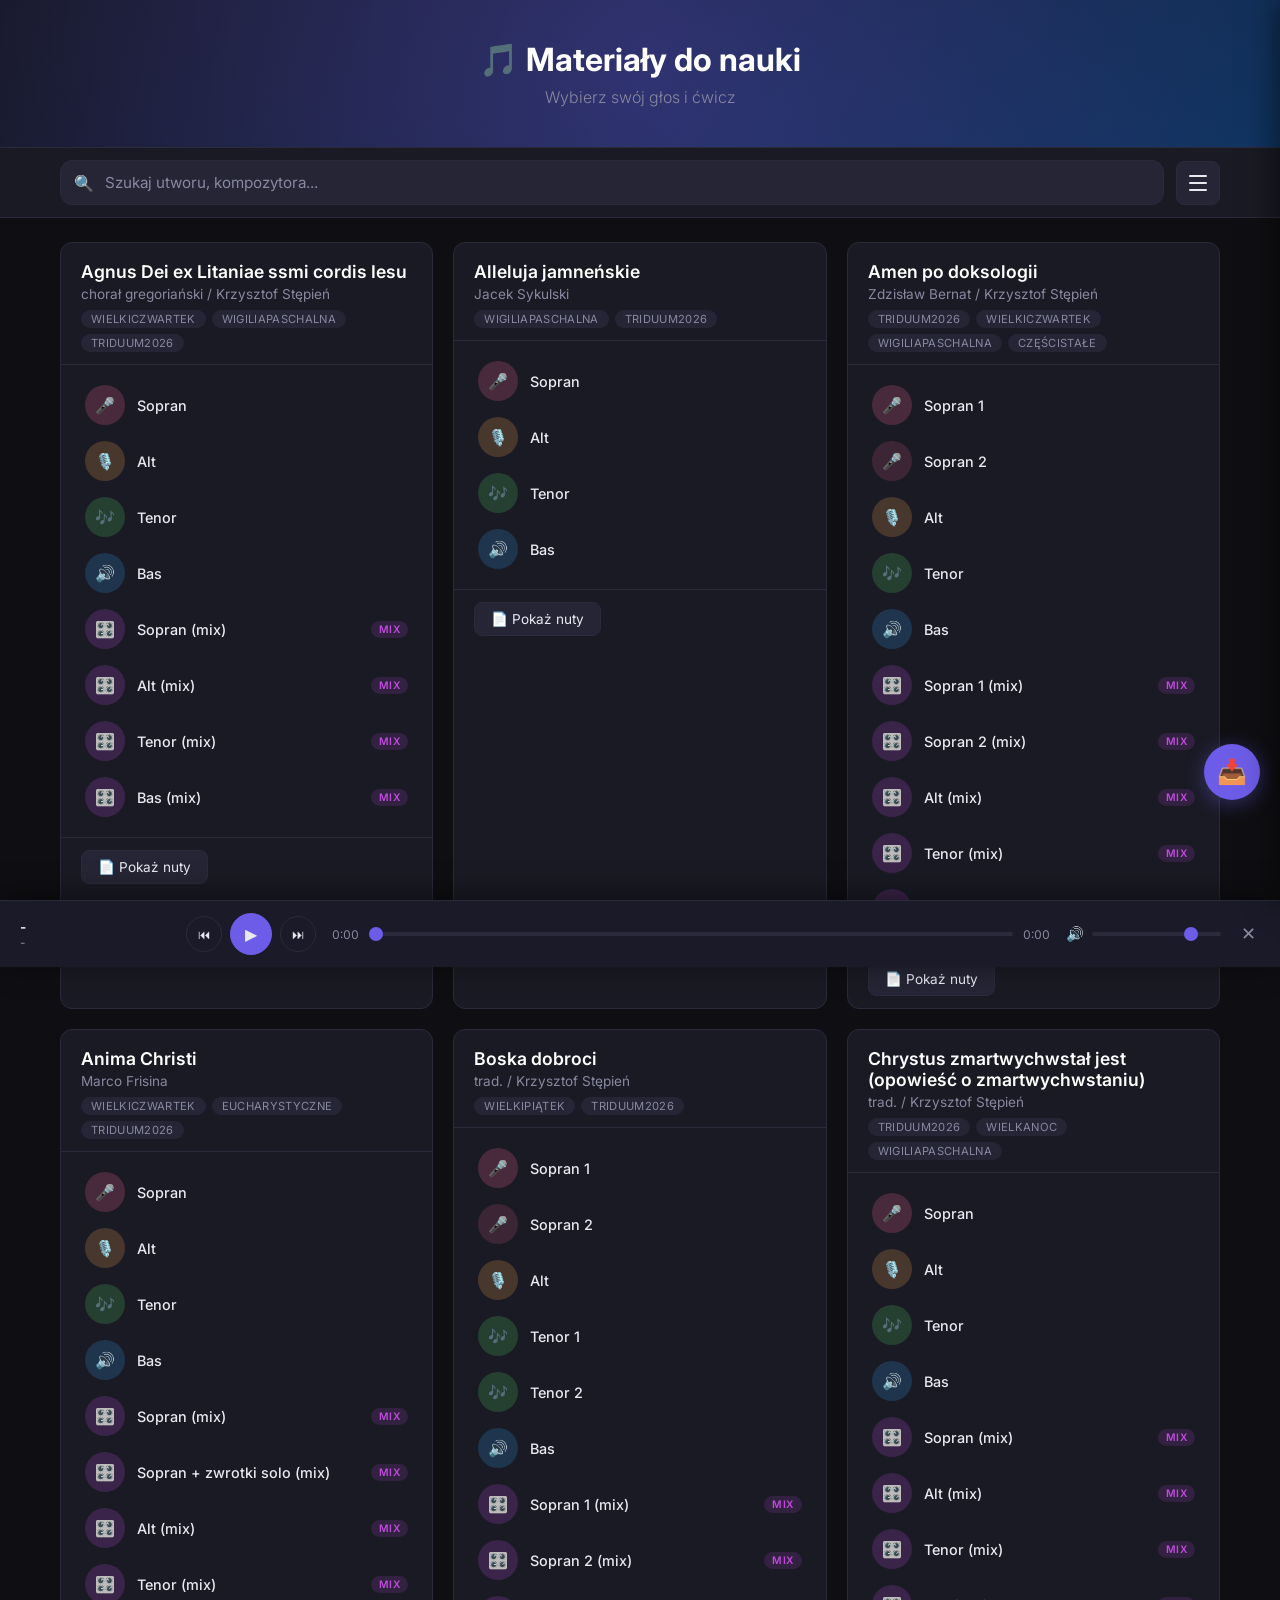
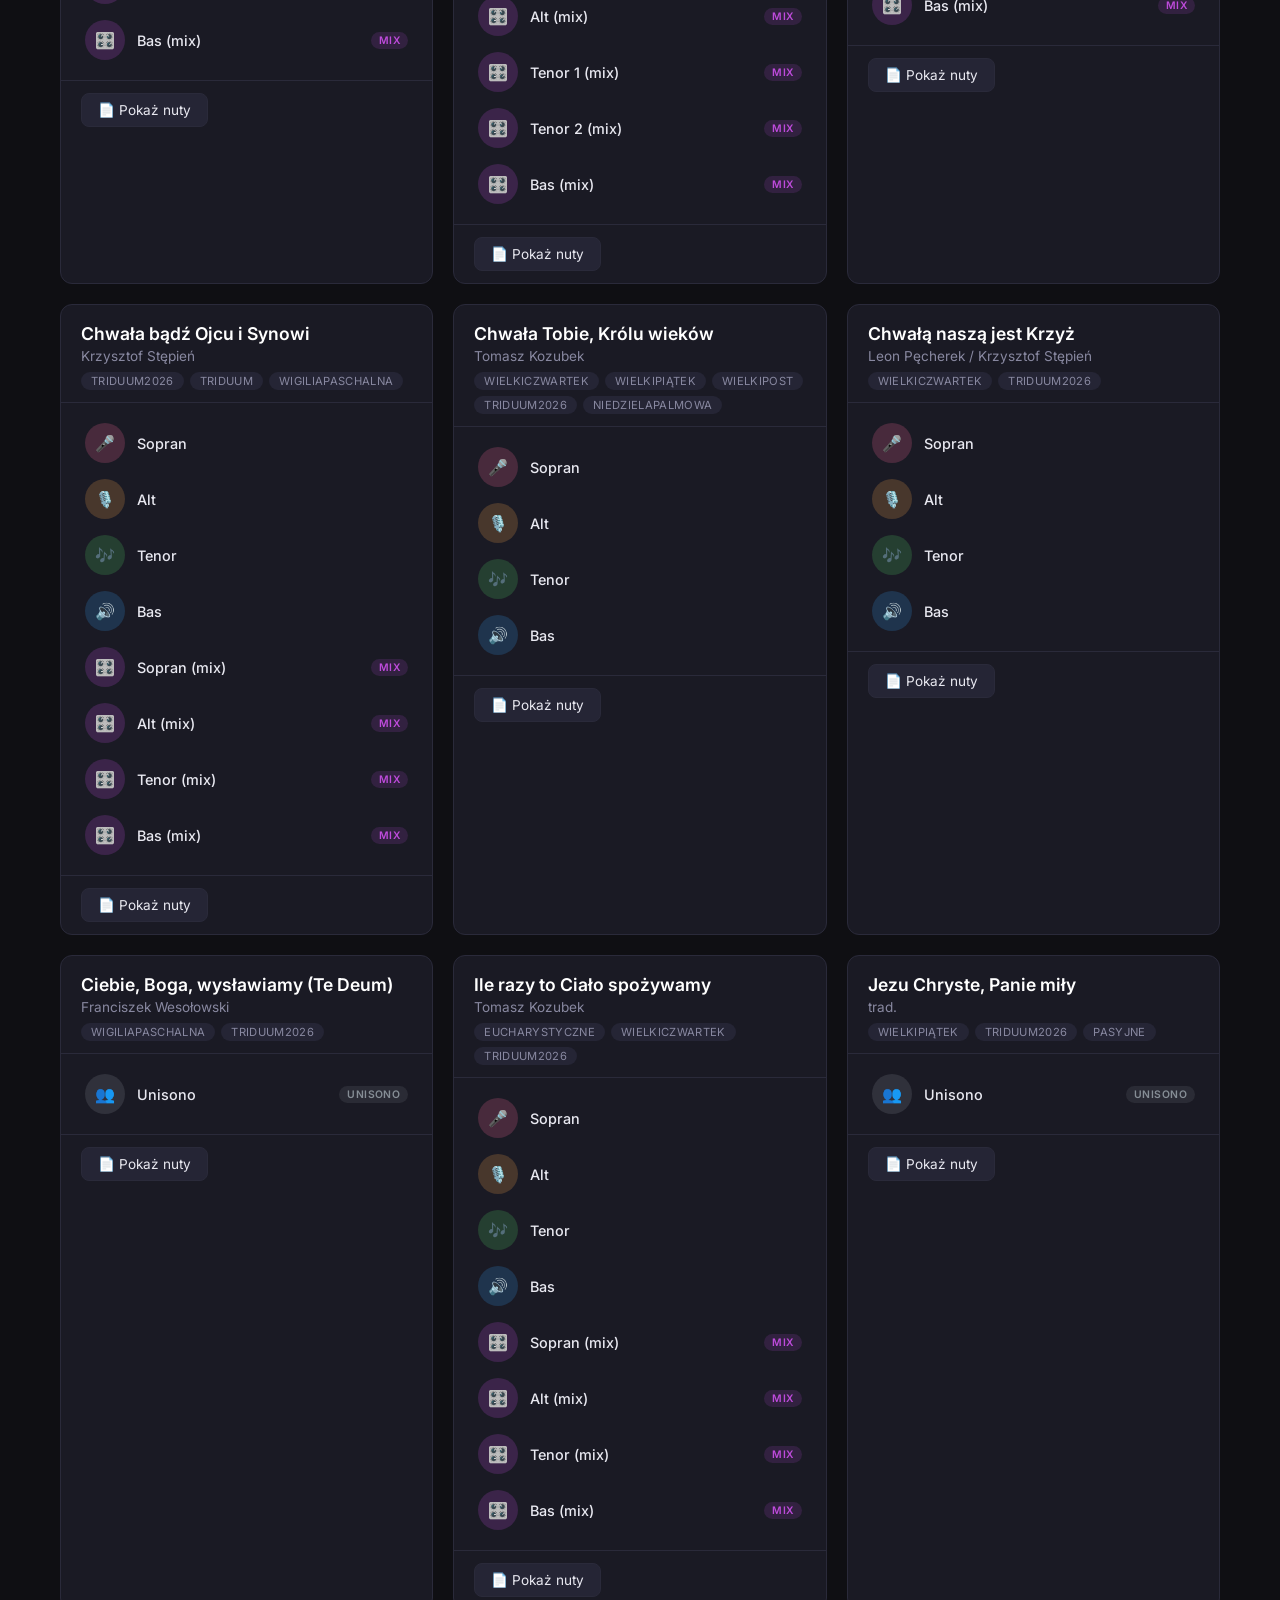
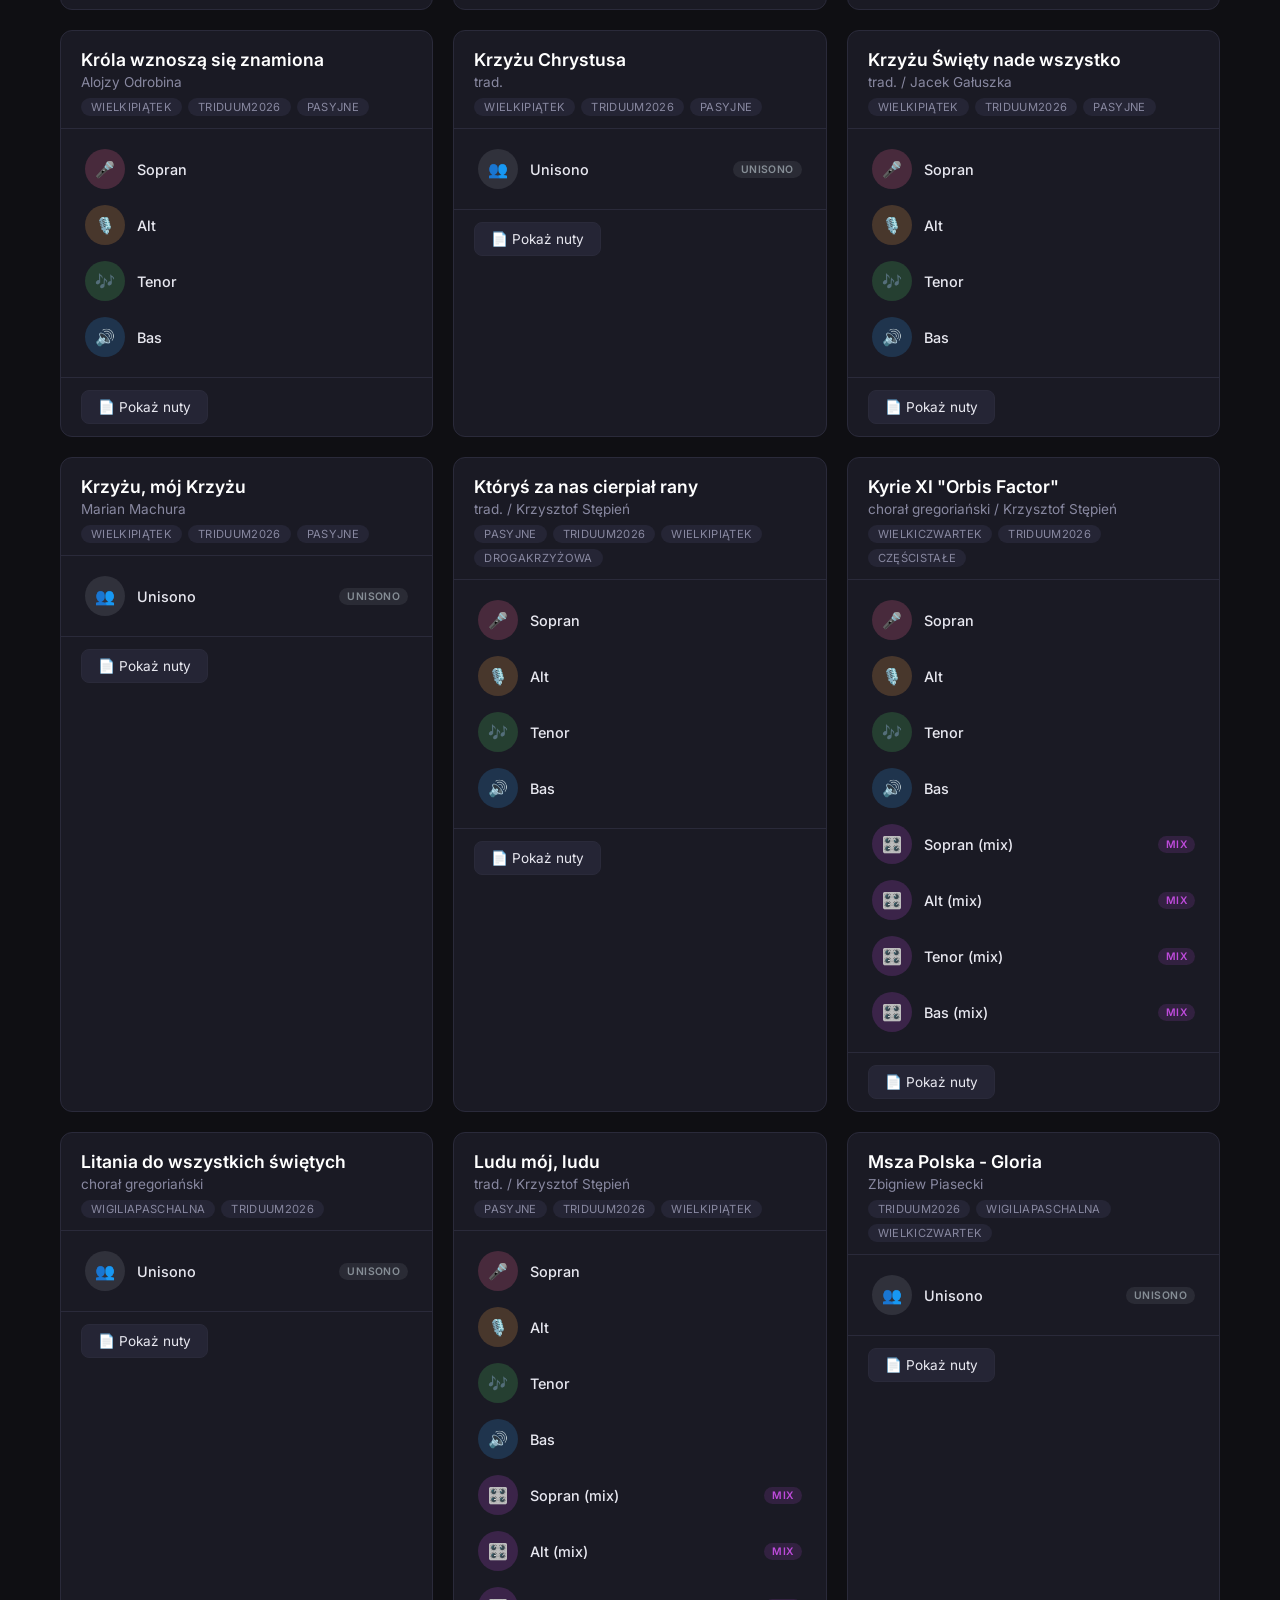
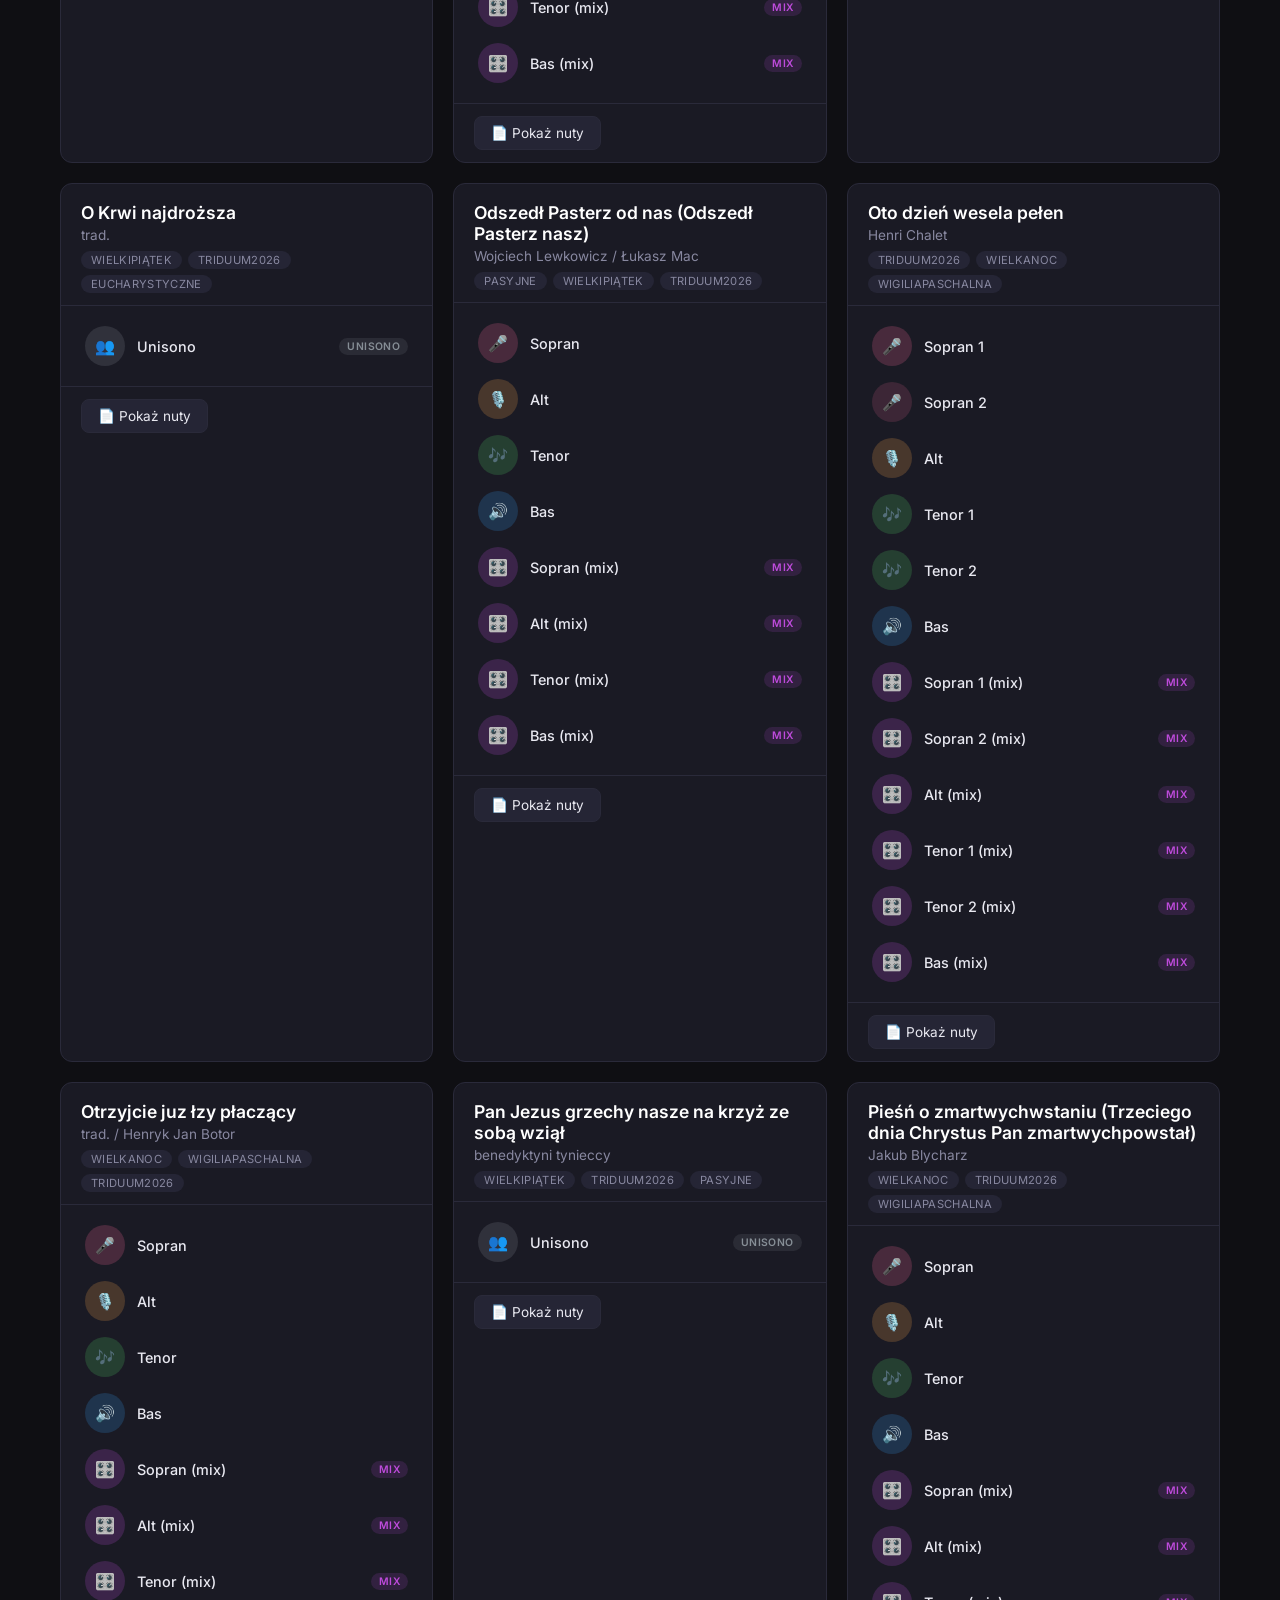
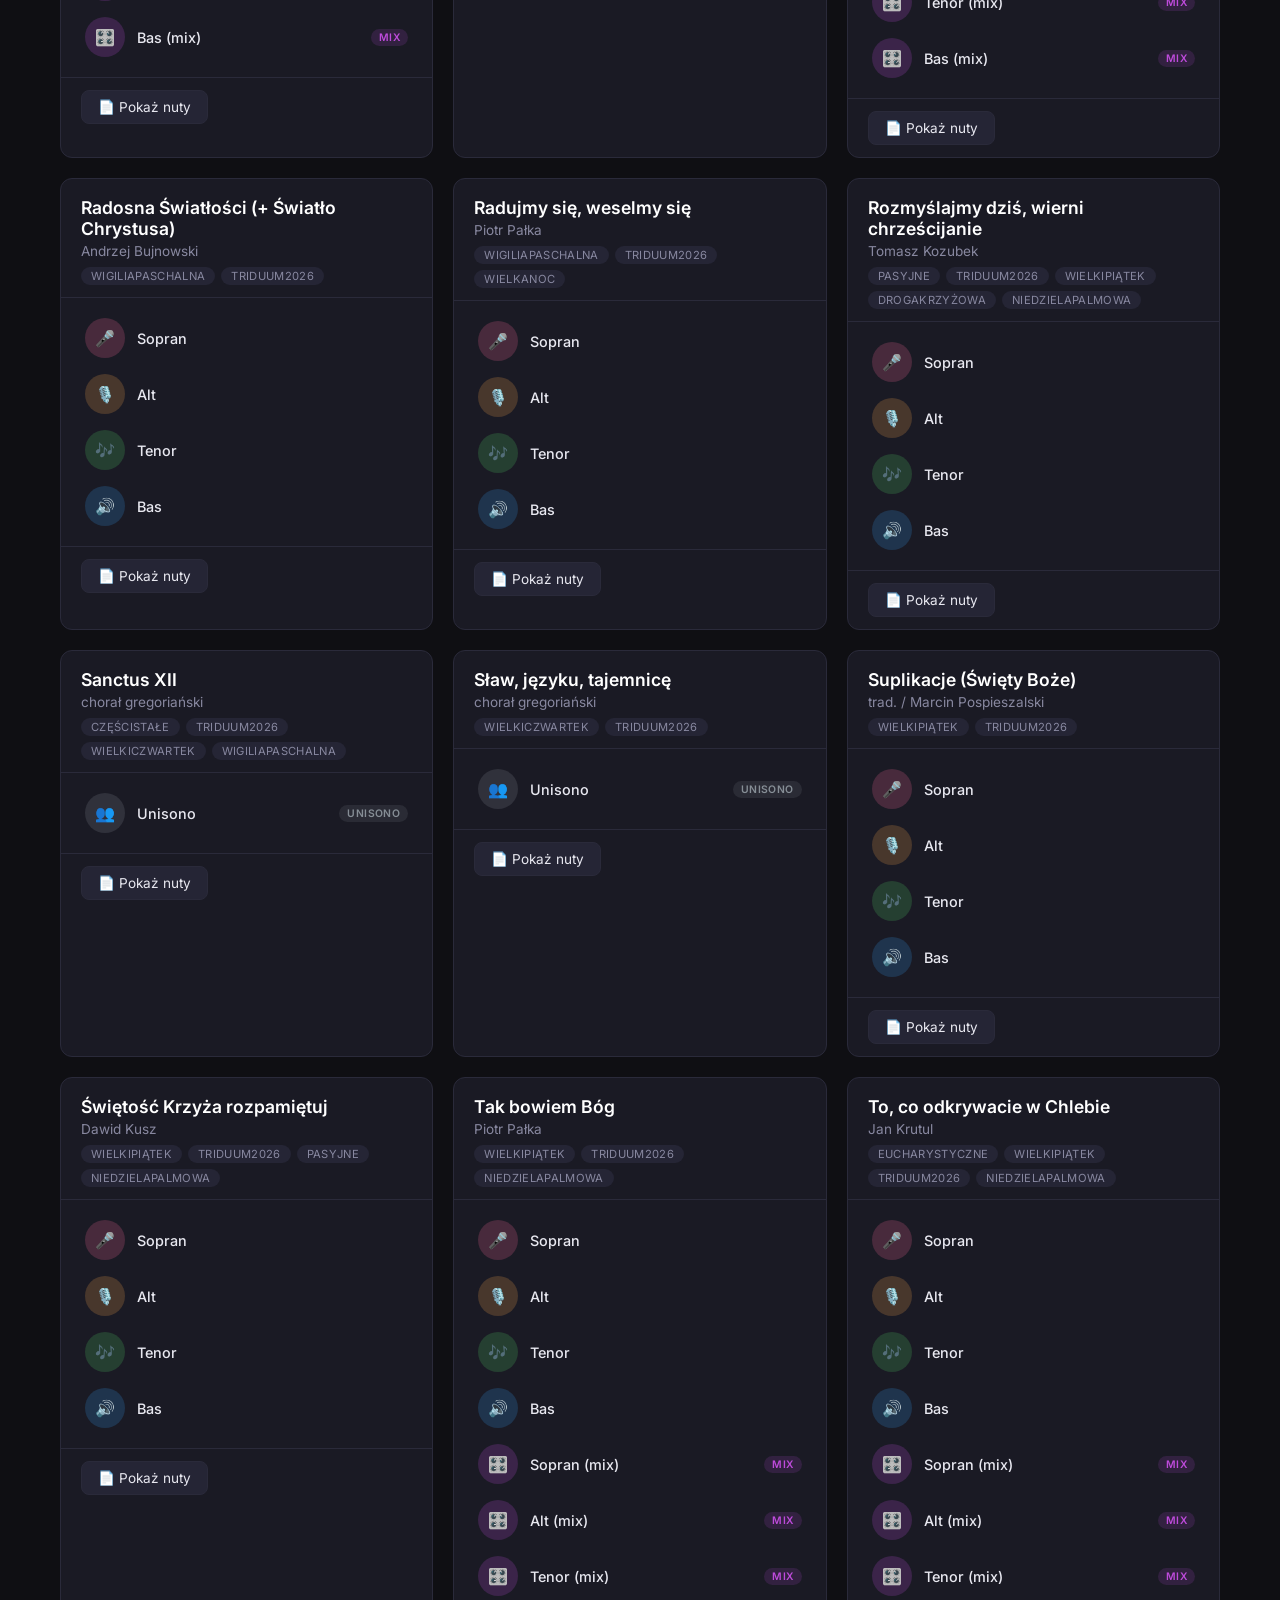
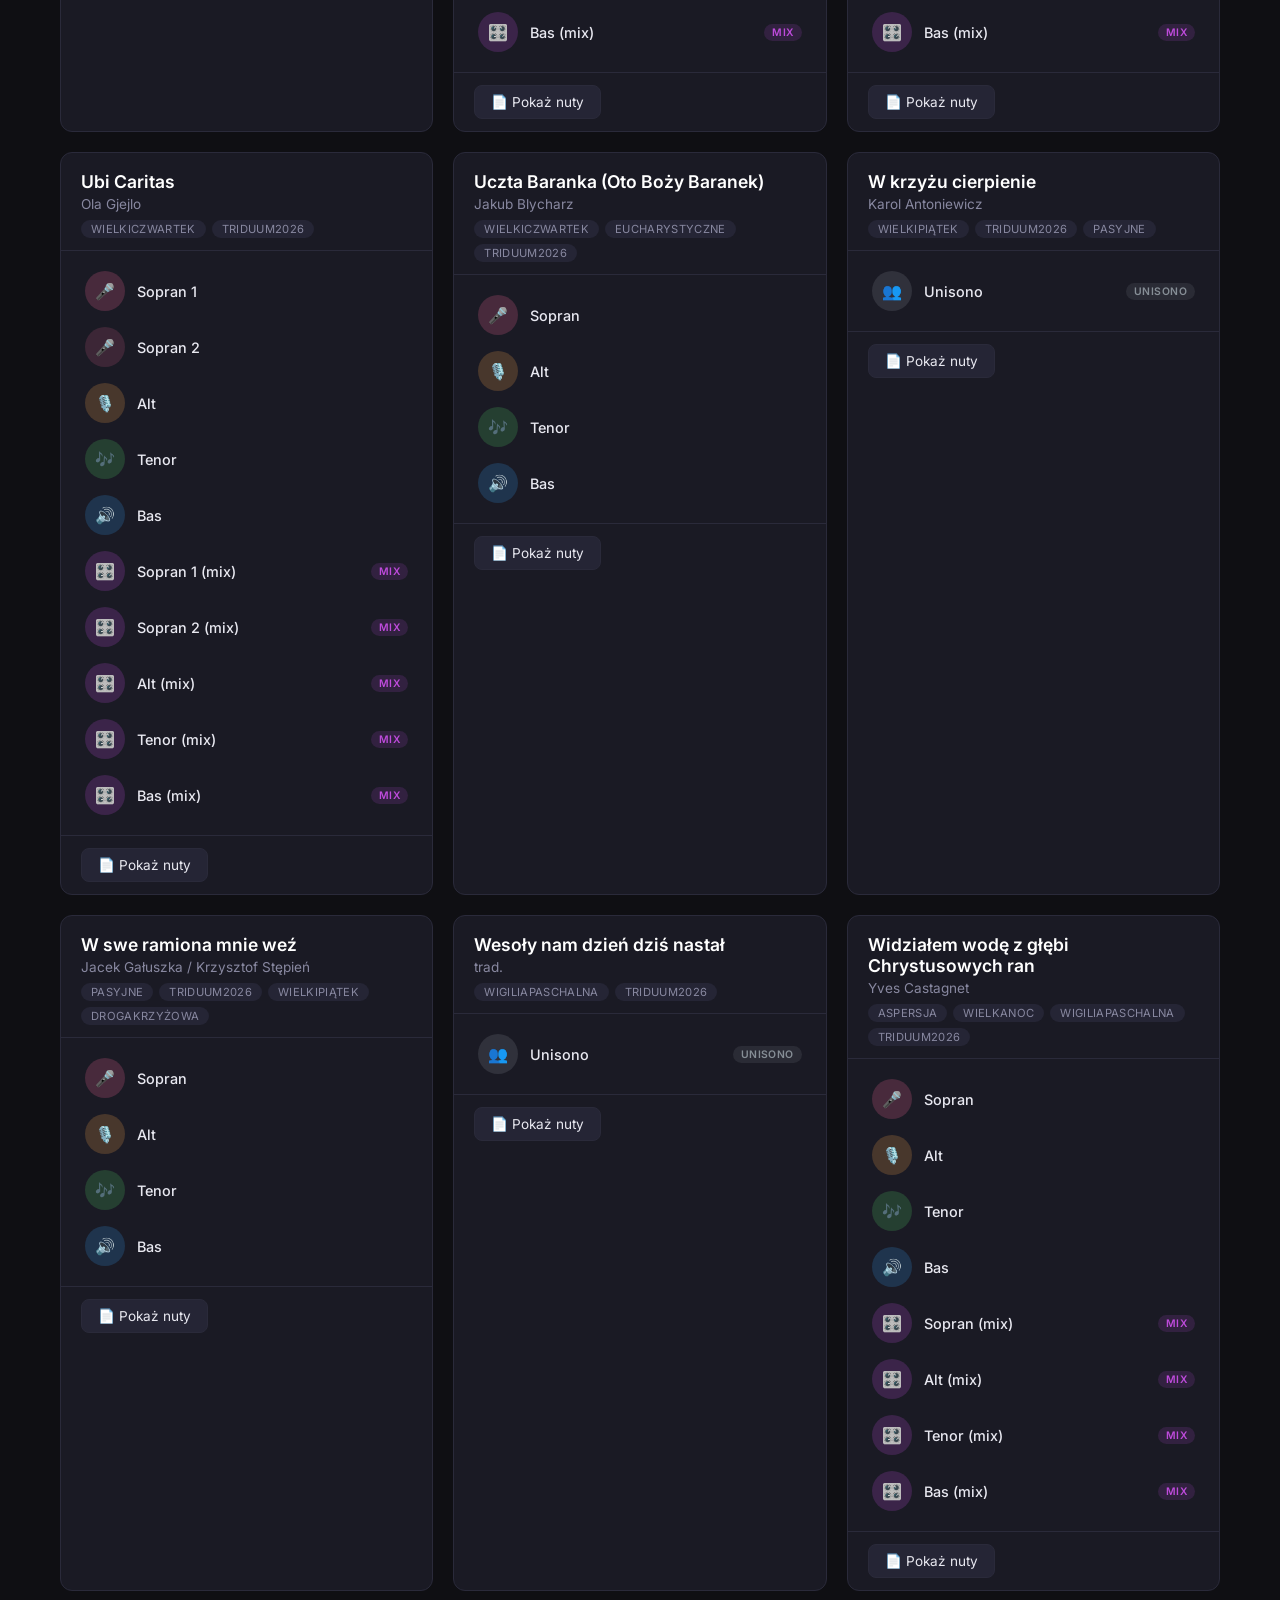
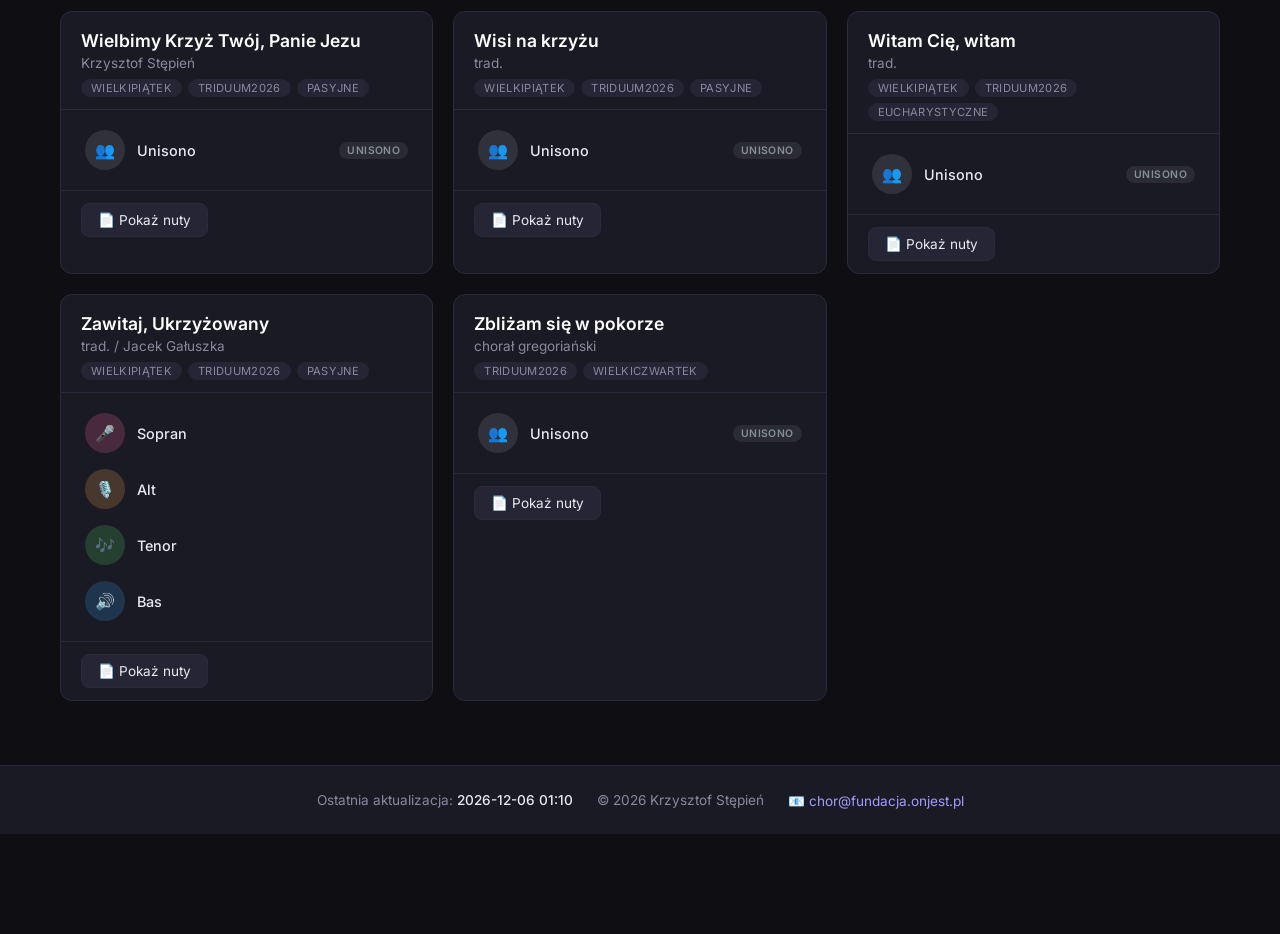
==== commit dddfede9: "some random changes" ====
--- a/index.html
+++ b/index.html
@@ -175,7 +175,7 @@
             <div class="download-section-header">
                 <span>📄 Nuty (wszystkie)</span>
             </div>
-            <a href="/nuty.pdf" download class="download-pdf-btn">
+            <a href="https://pub-14992ccbb14b4c84a26df90b7cedd48f.r2.dev/Nuty/pdf-download_merged.pdf.pdf" download class="download-pdf-btn">
                 <span class="download-icon">📥</span>
                 <span>Pobierz nuty PDF</span>
             </a>
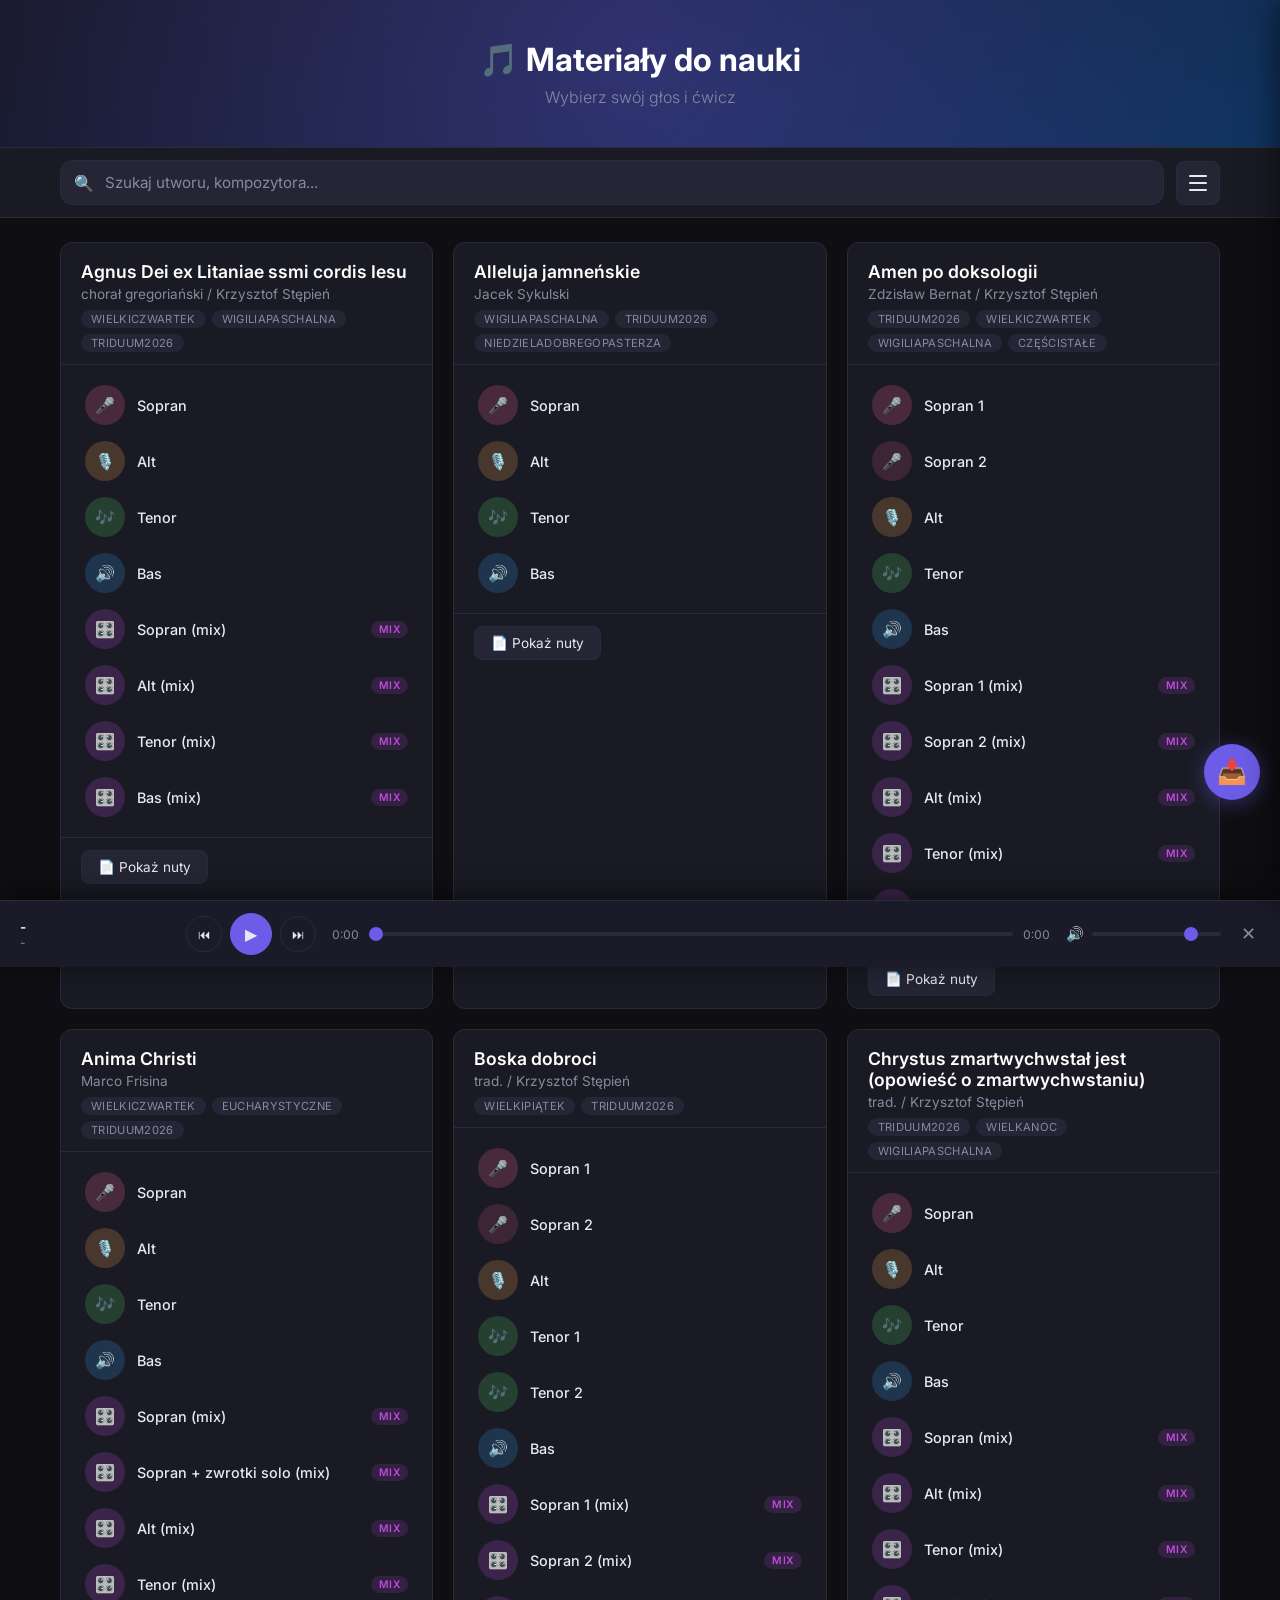
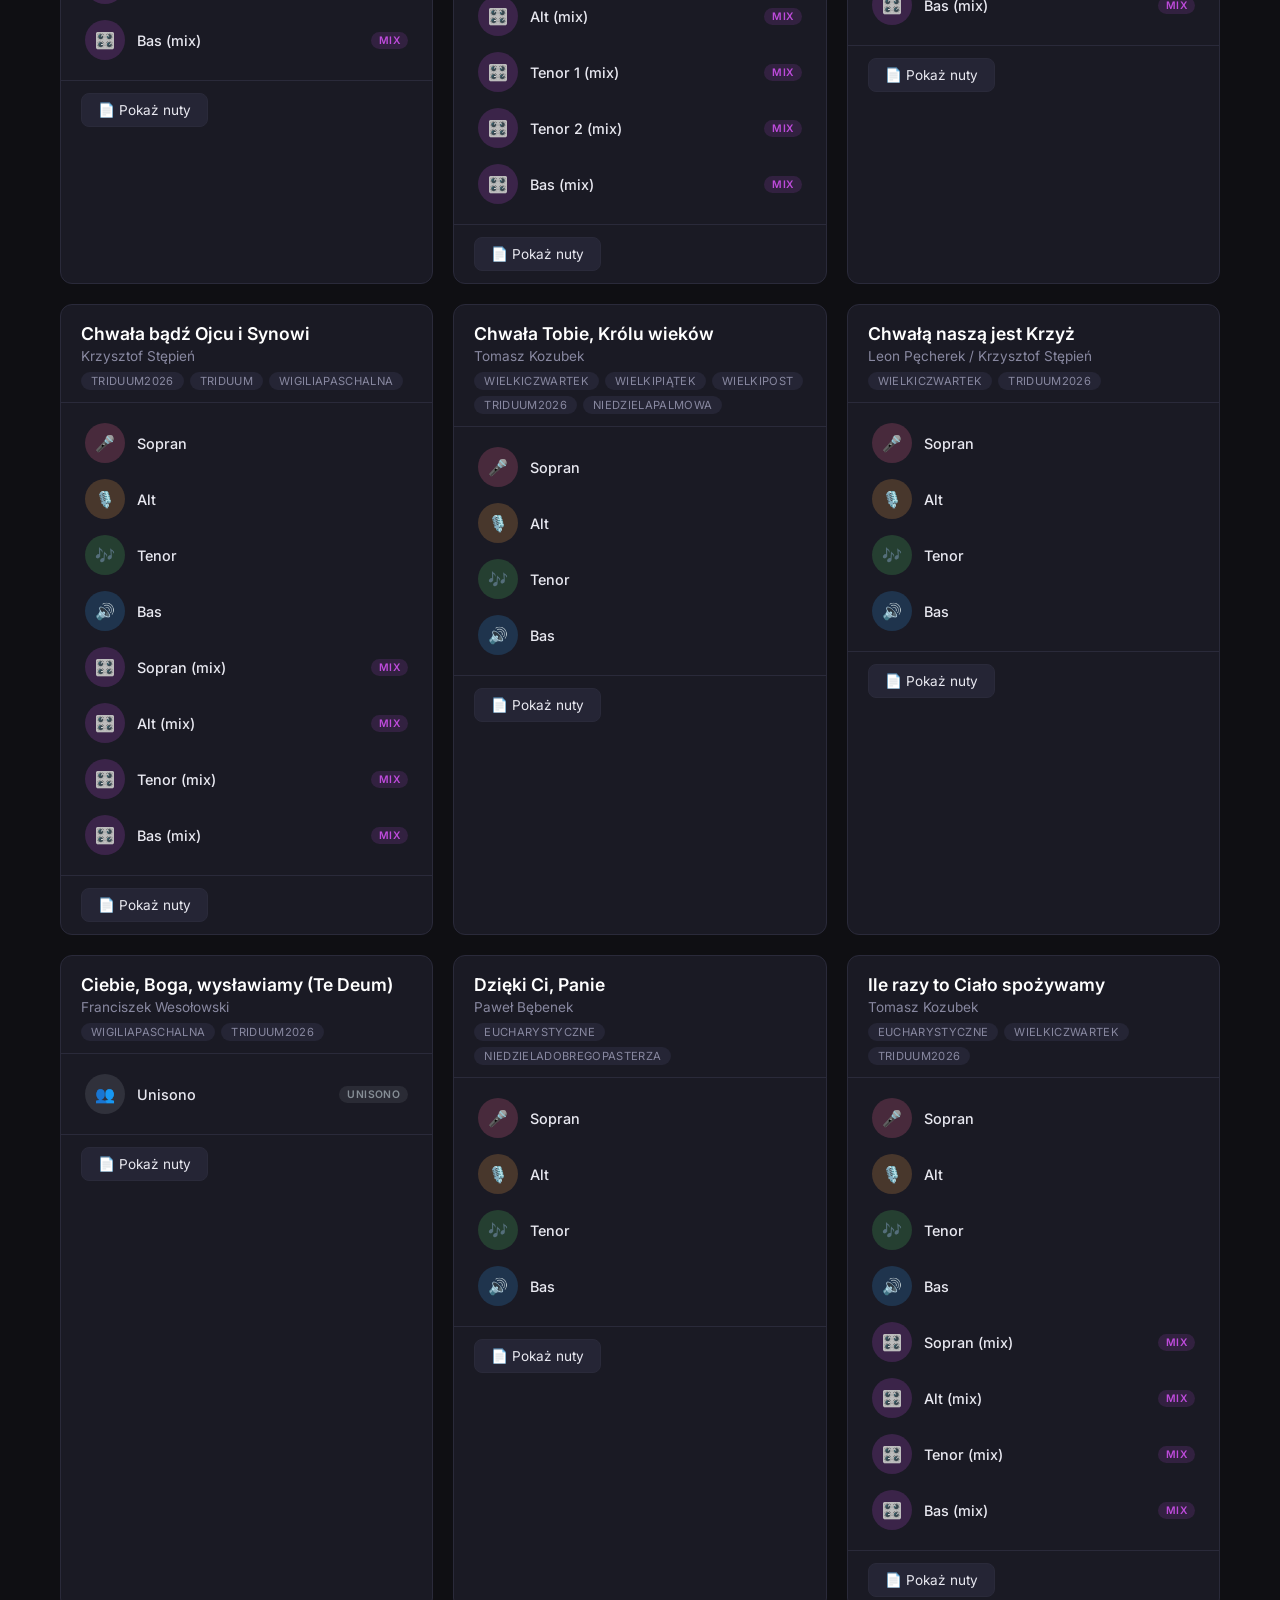
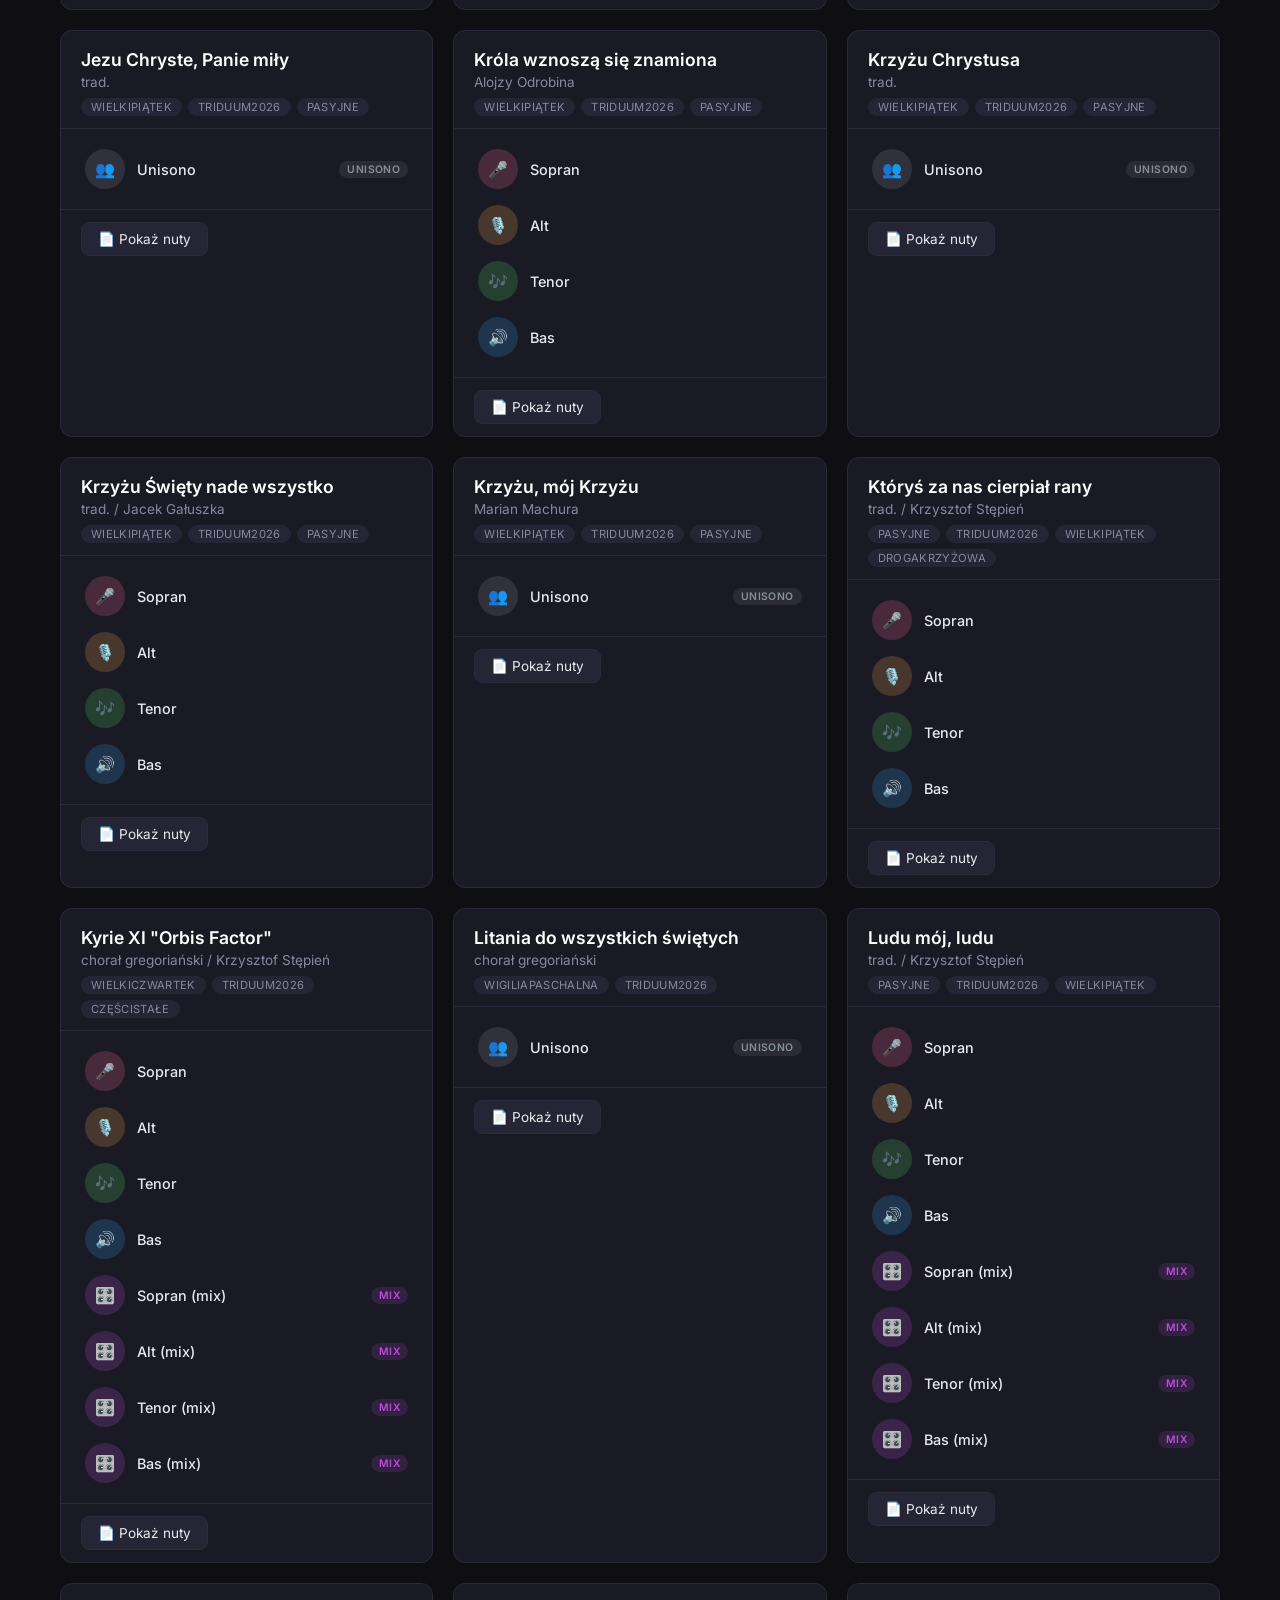
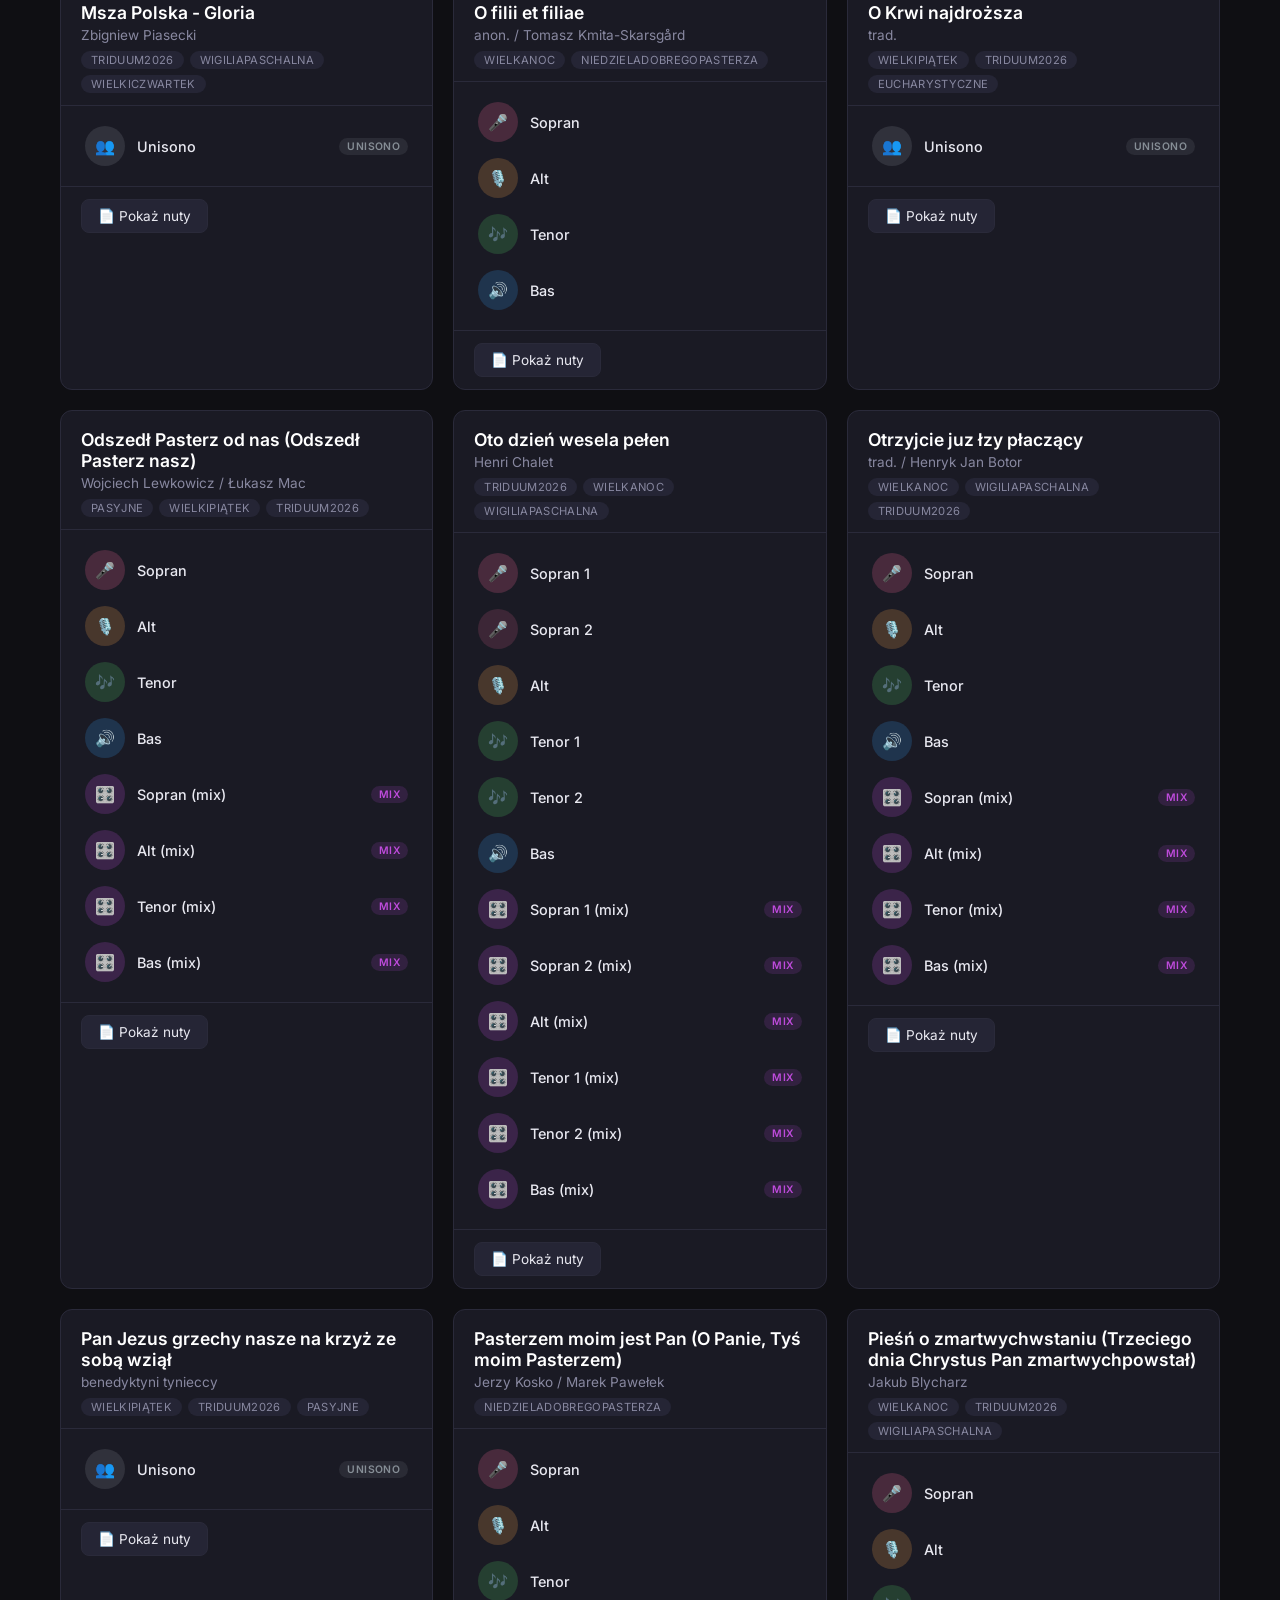
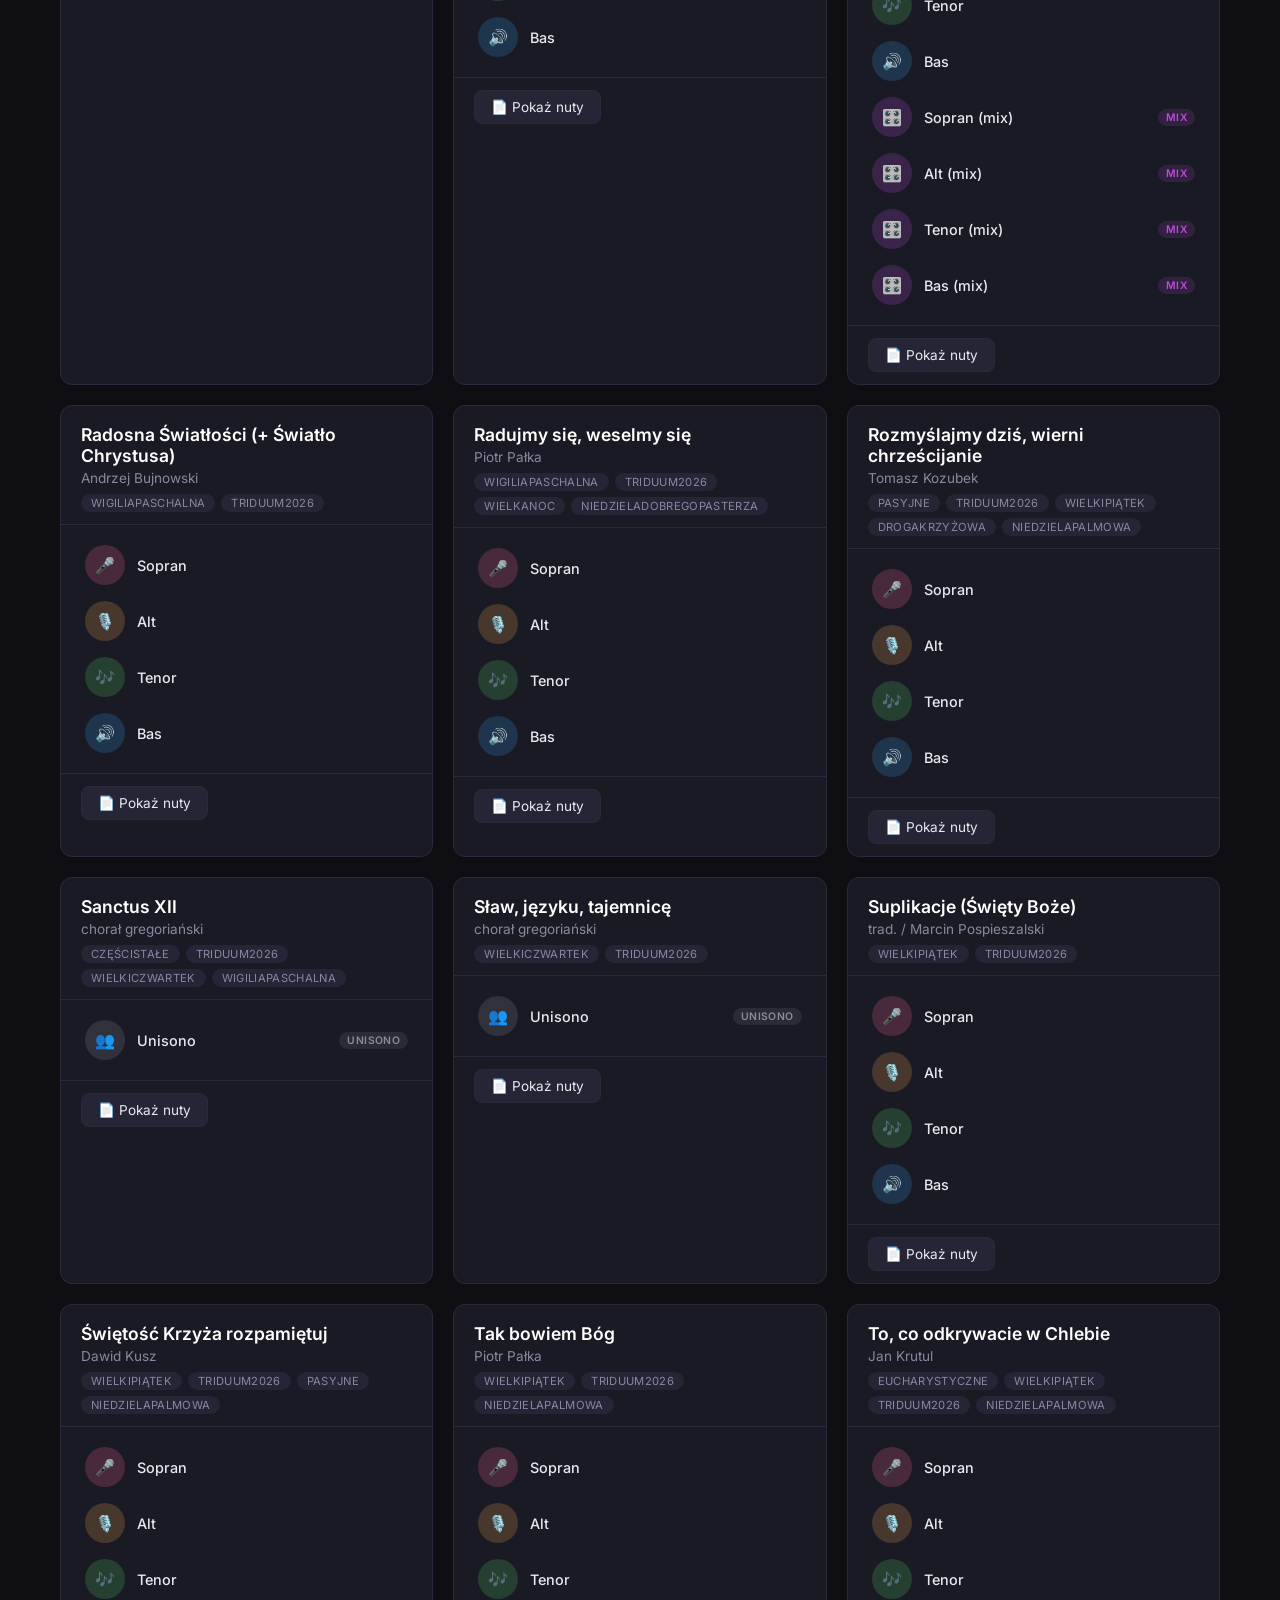
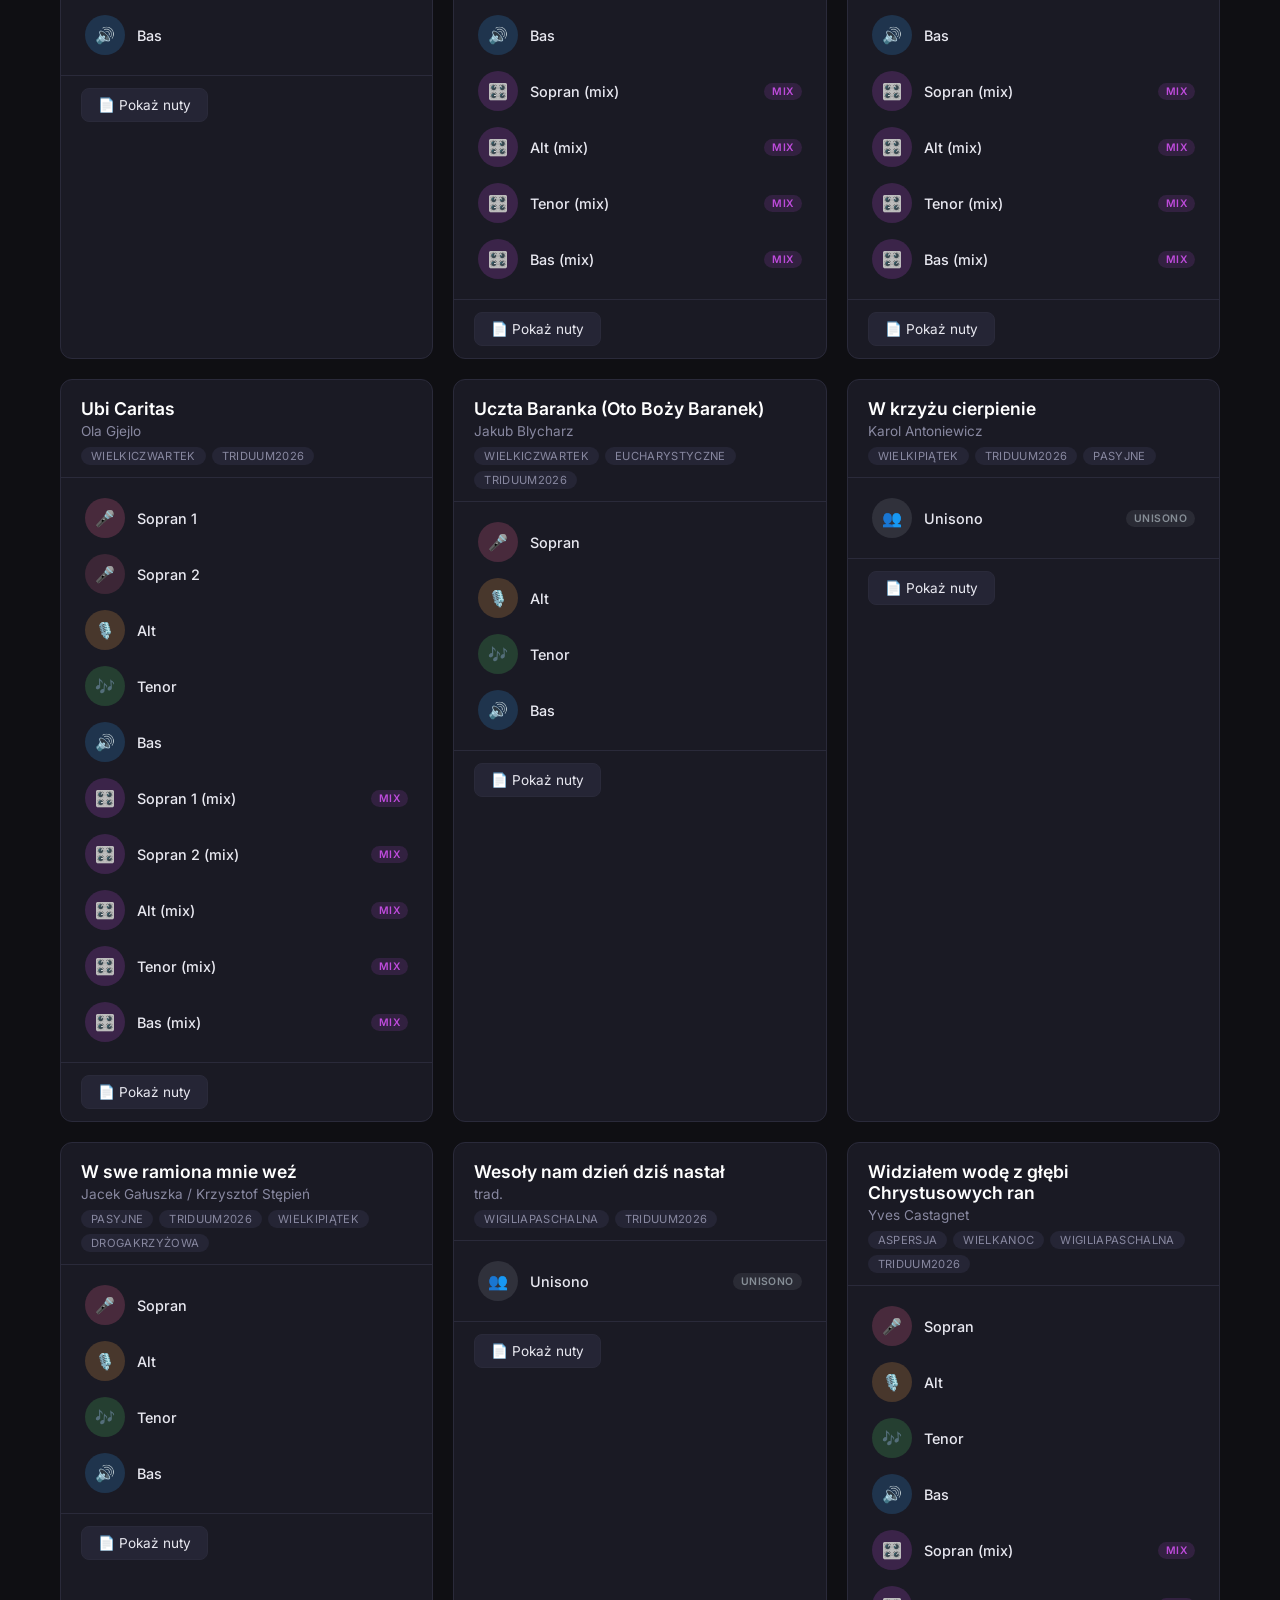
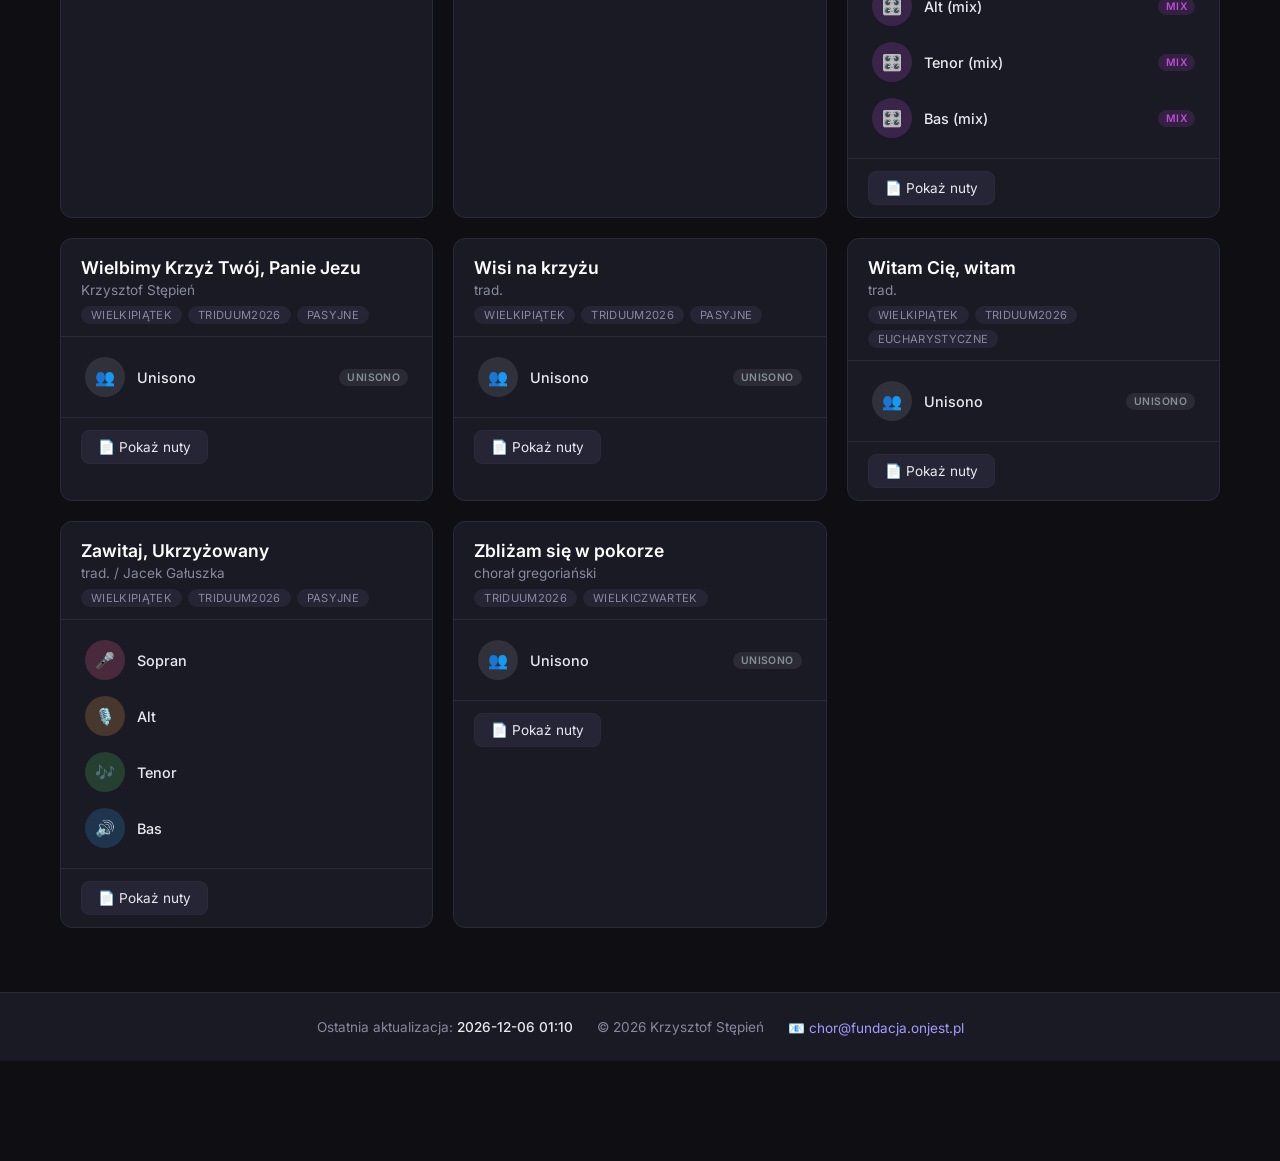
==== commit 78d1620b: "some random changes" ====
--- a/index.html
+++ b/index.html
@@ -175,7 +175,7 @@
             <div class="download-section-header">
                 <span>📄 Nuty (wszystkie)</span>
             </div>
-            <a href="https://pub-14992ccbb14b4c84a26df90b7cedd48f.r2.dev/Nuty/pdf-download_merged.pdf.pdf" download class="download-pdf-btn">
+            <a href="https://pub-14992ccbb14b4c84a26df90b7cedd48f.r2.dev/Nuty/niedziela-dobrego-pasterza-merged.pdf" download class="download-pdf-btn">
                 <span class="download-icon">📥</span>
                 <span>Pobierz nuty PDF</span>
             </a>
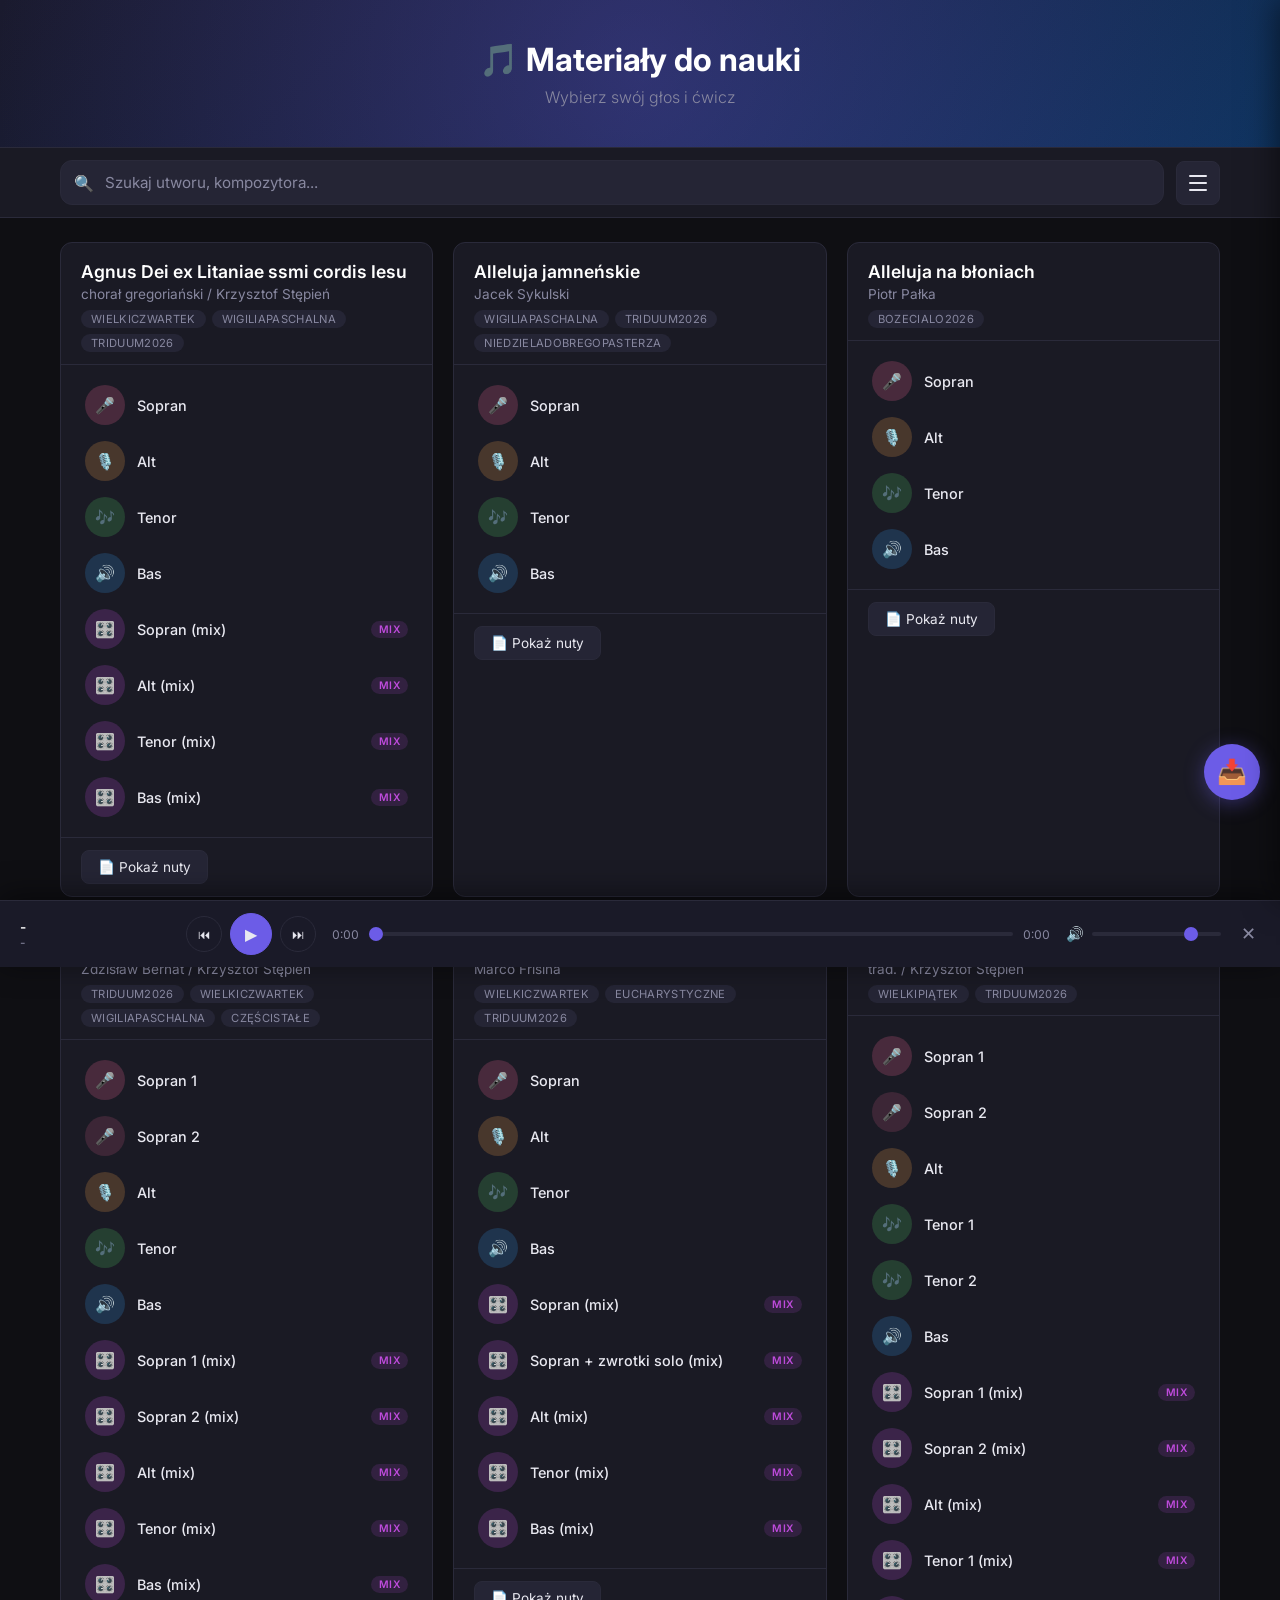
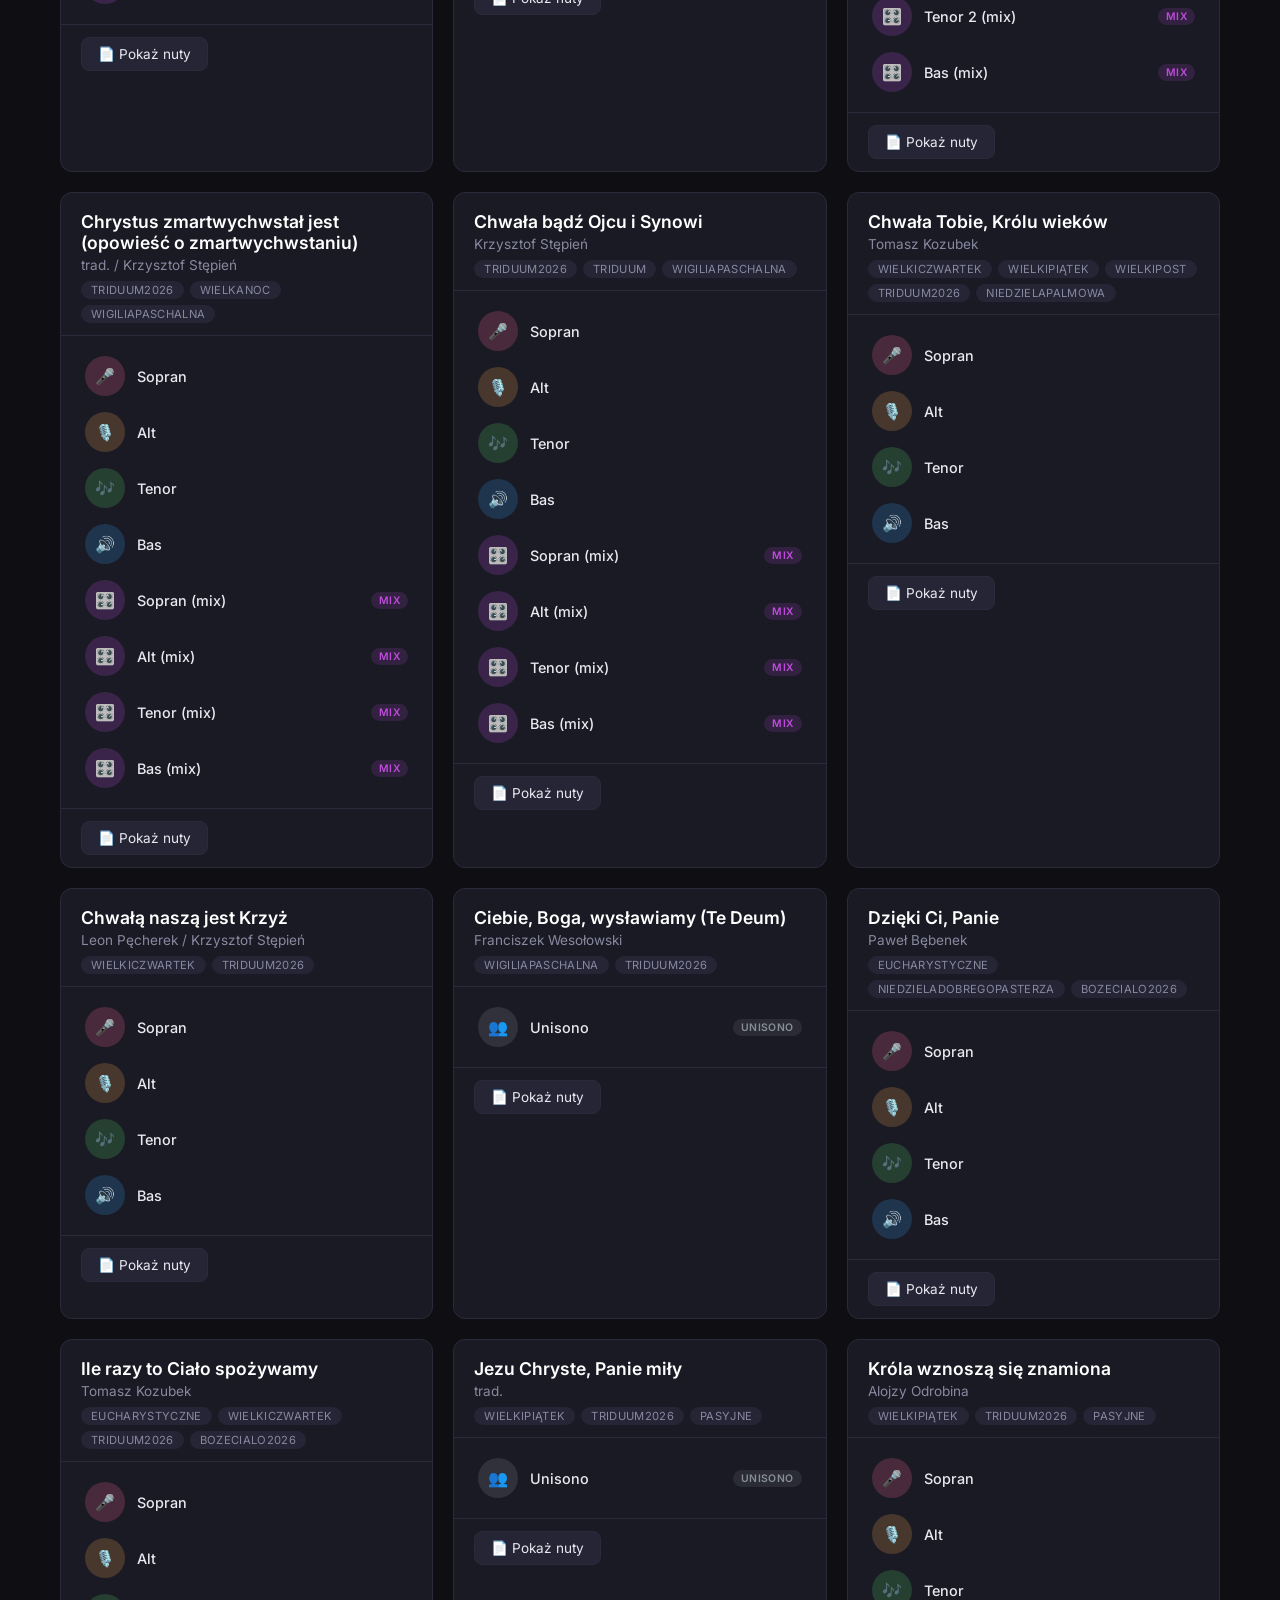
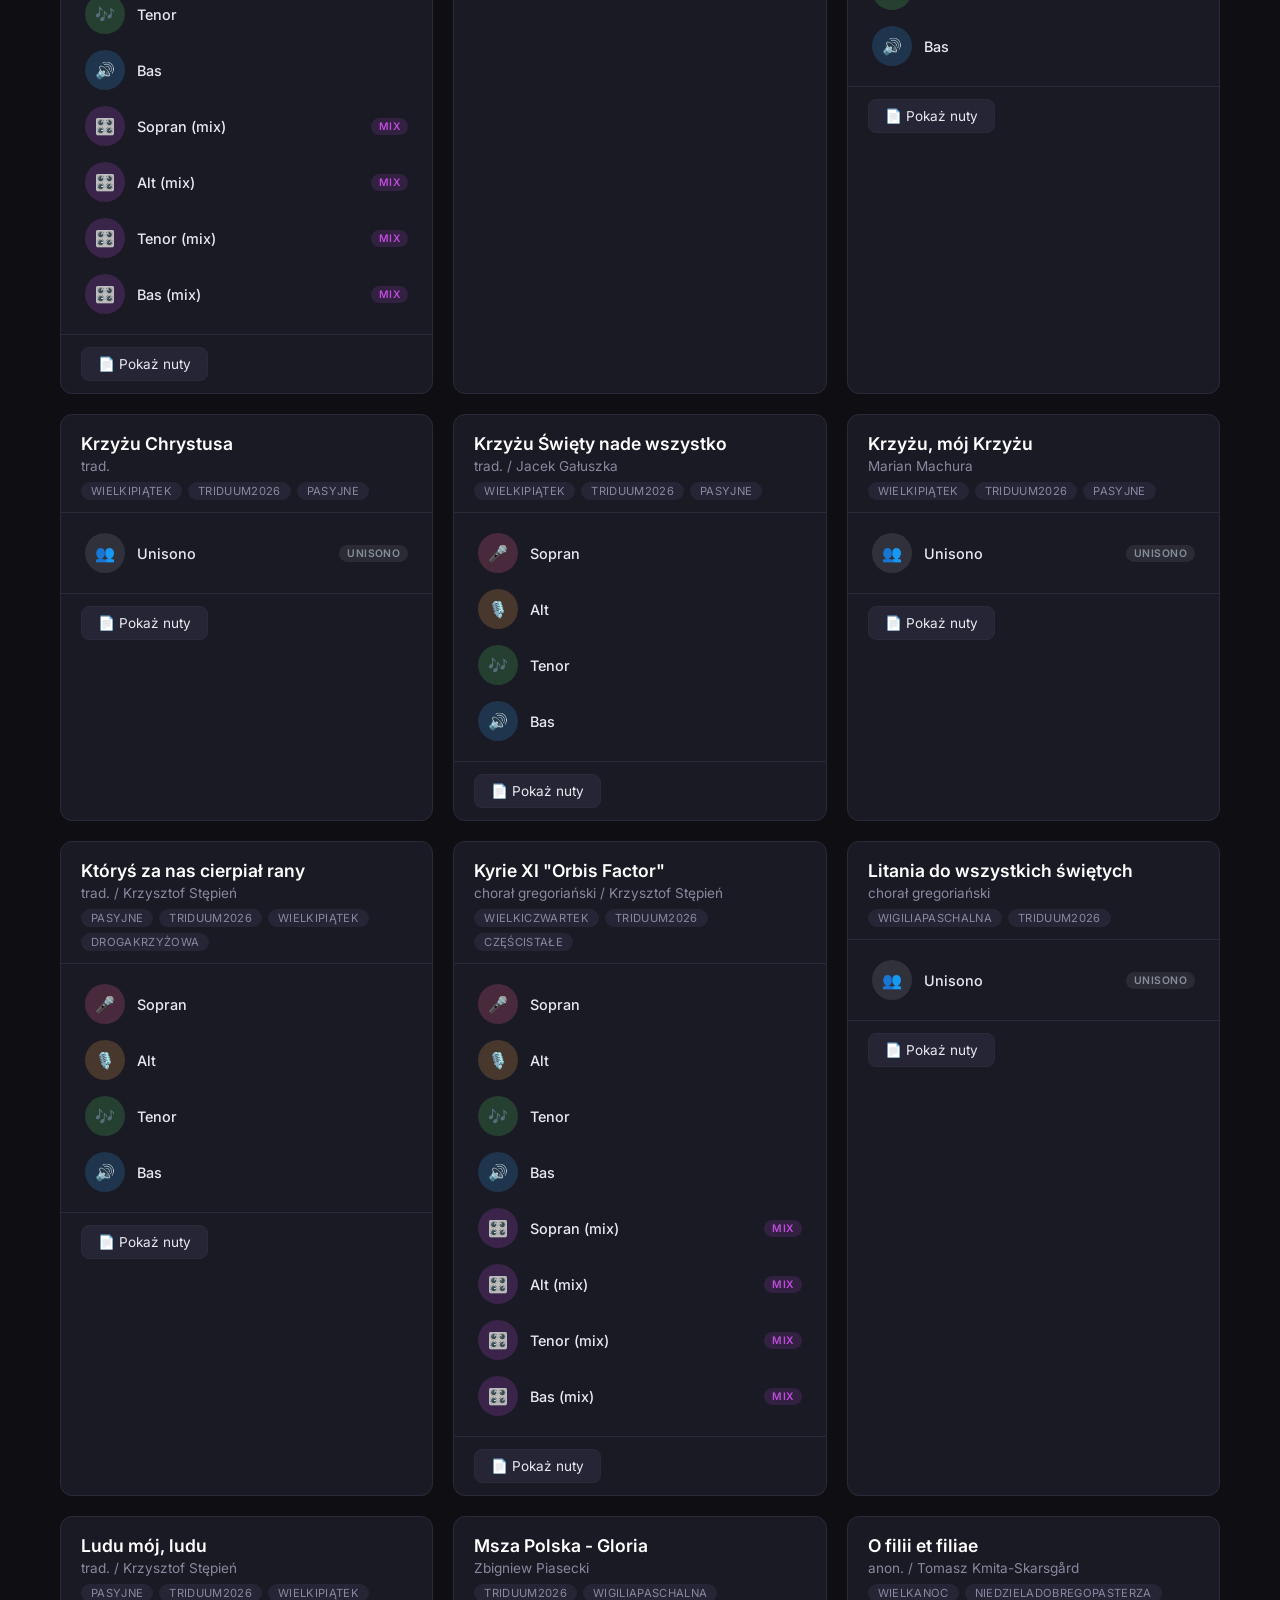
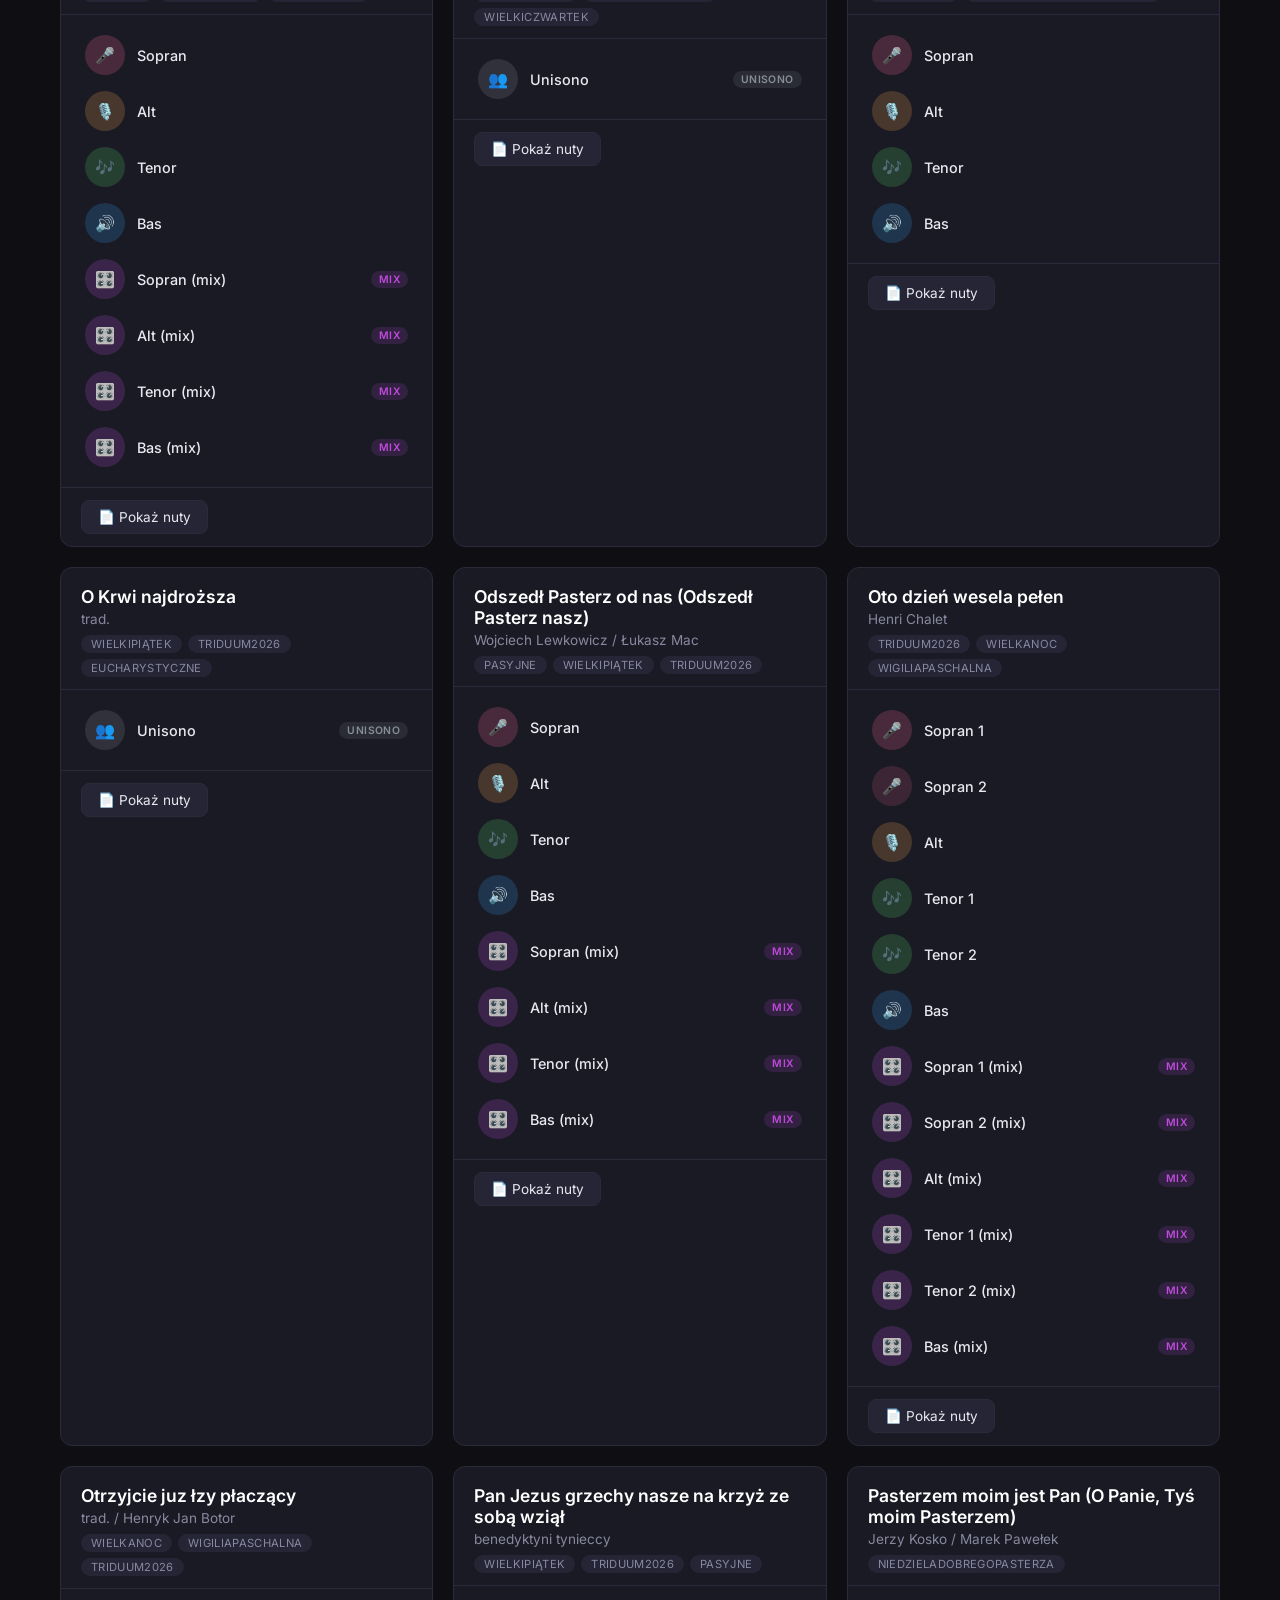
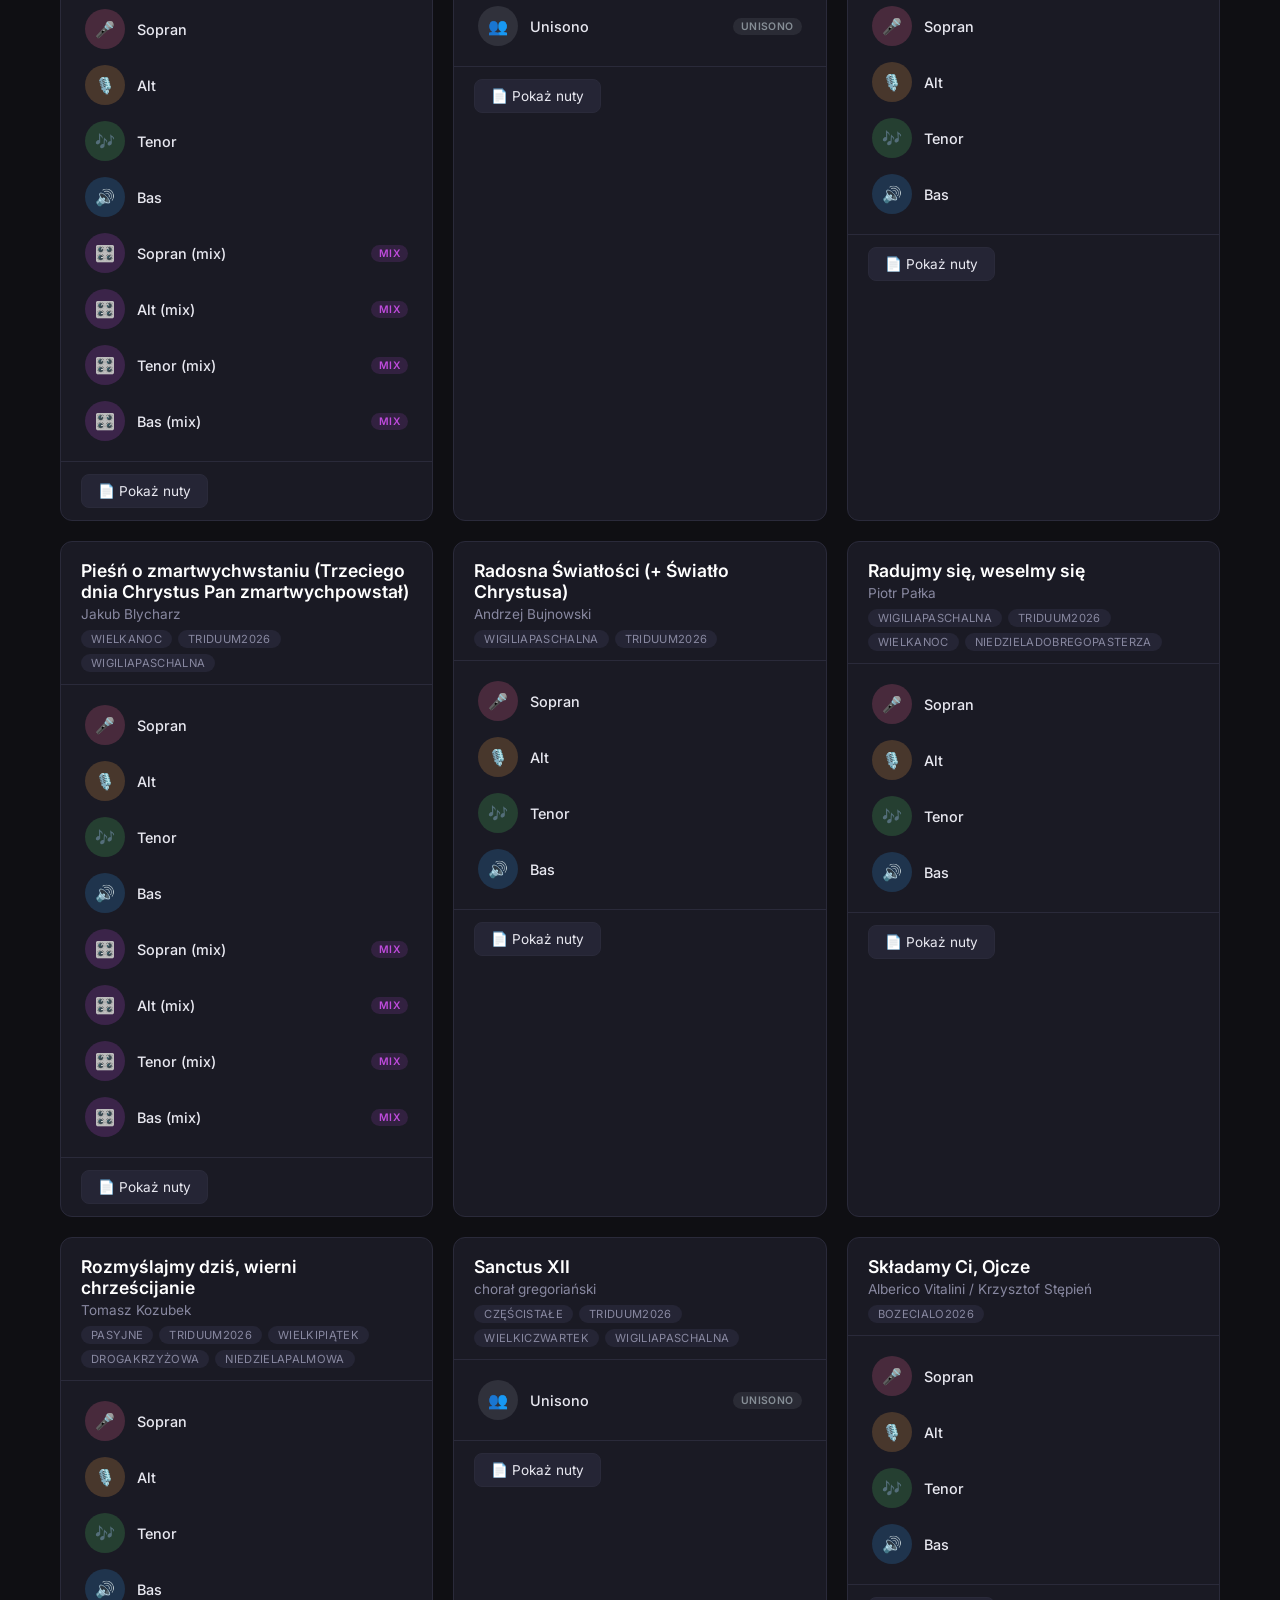
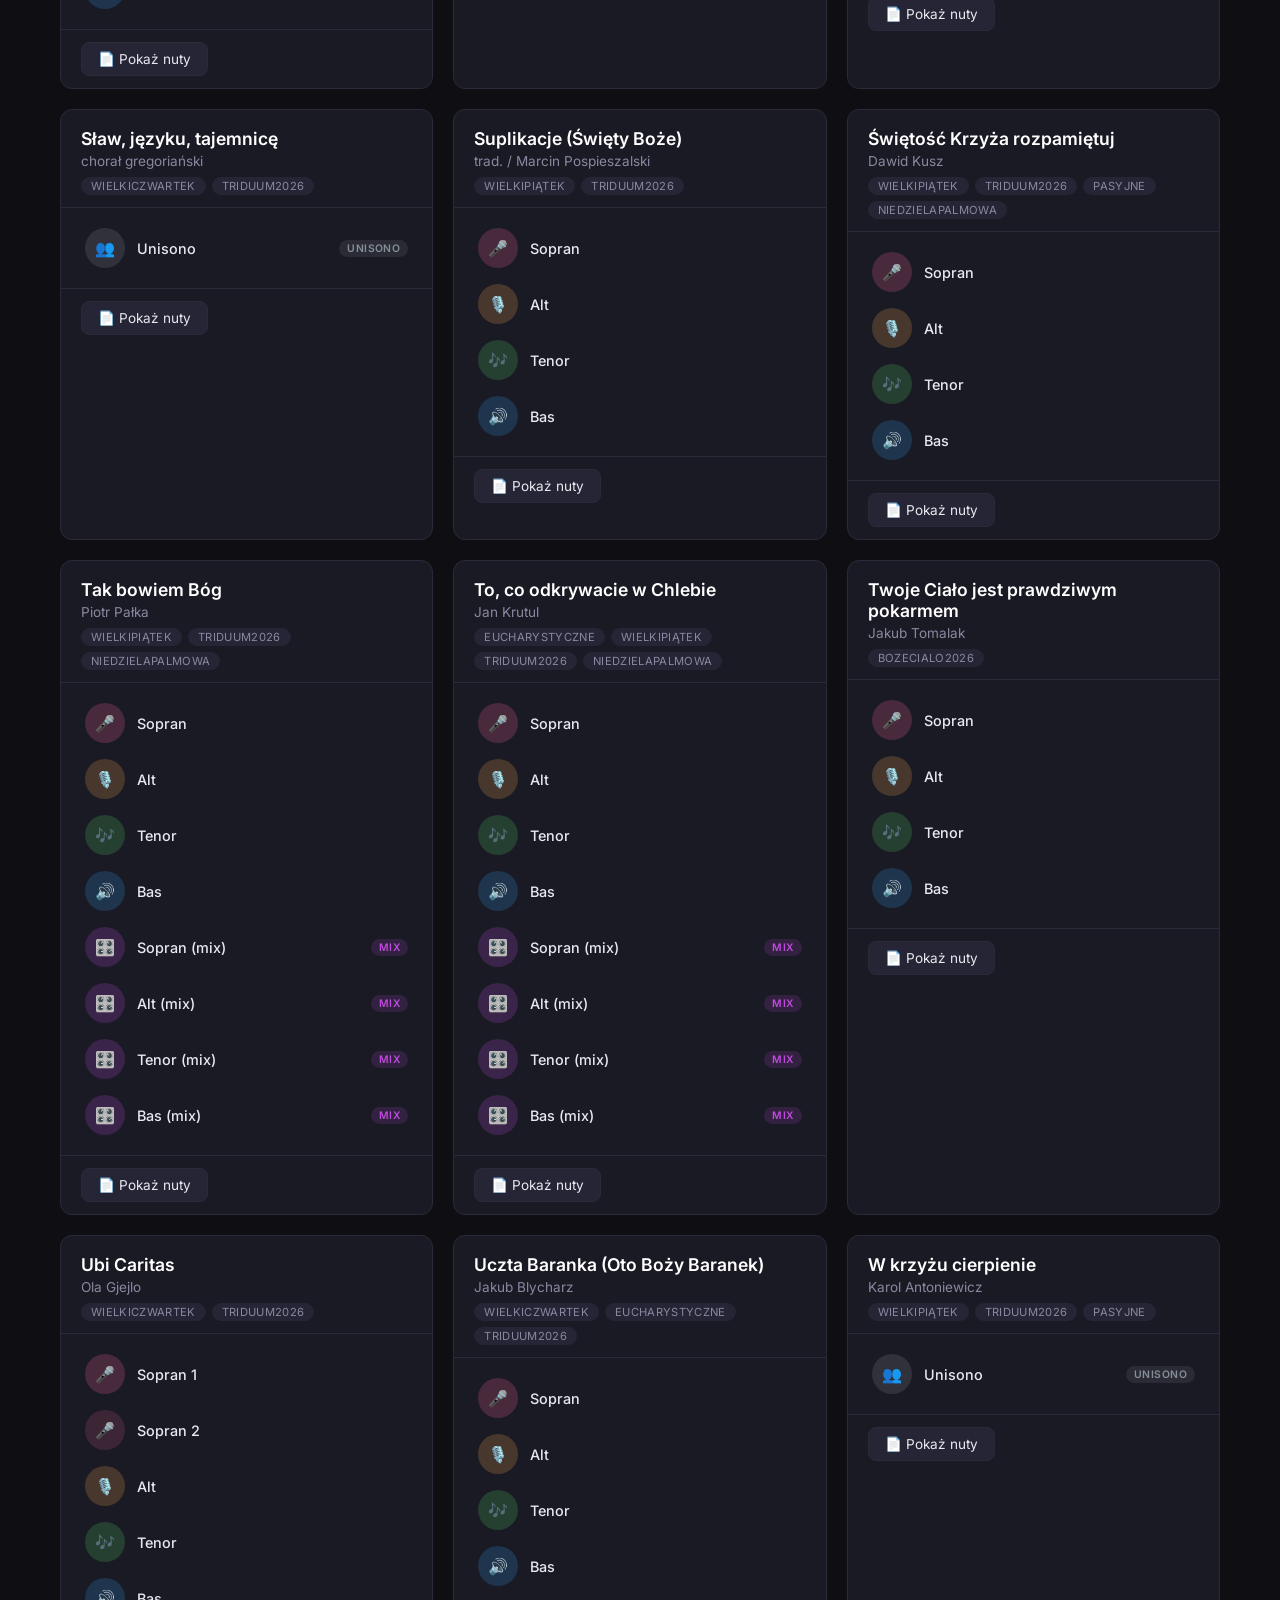
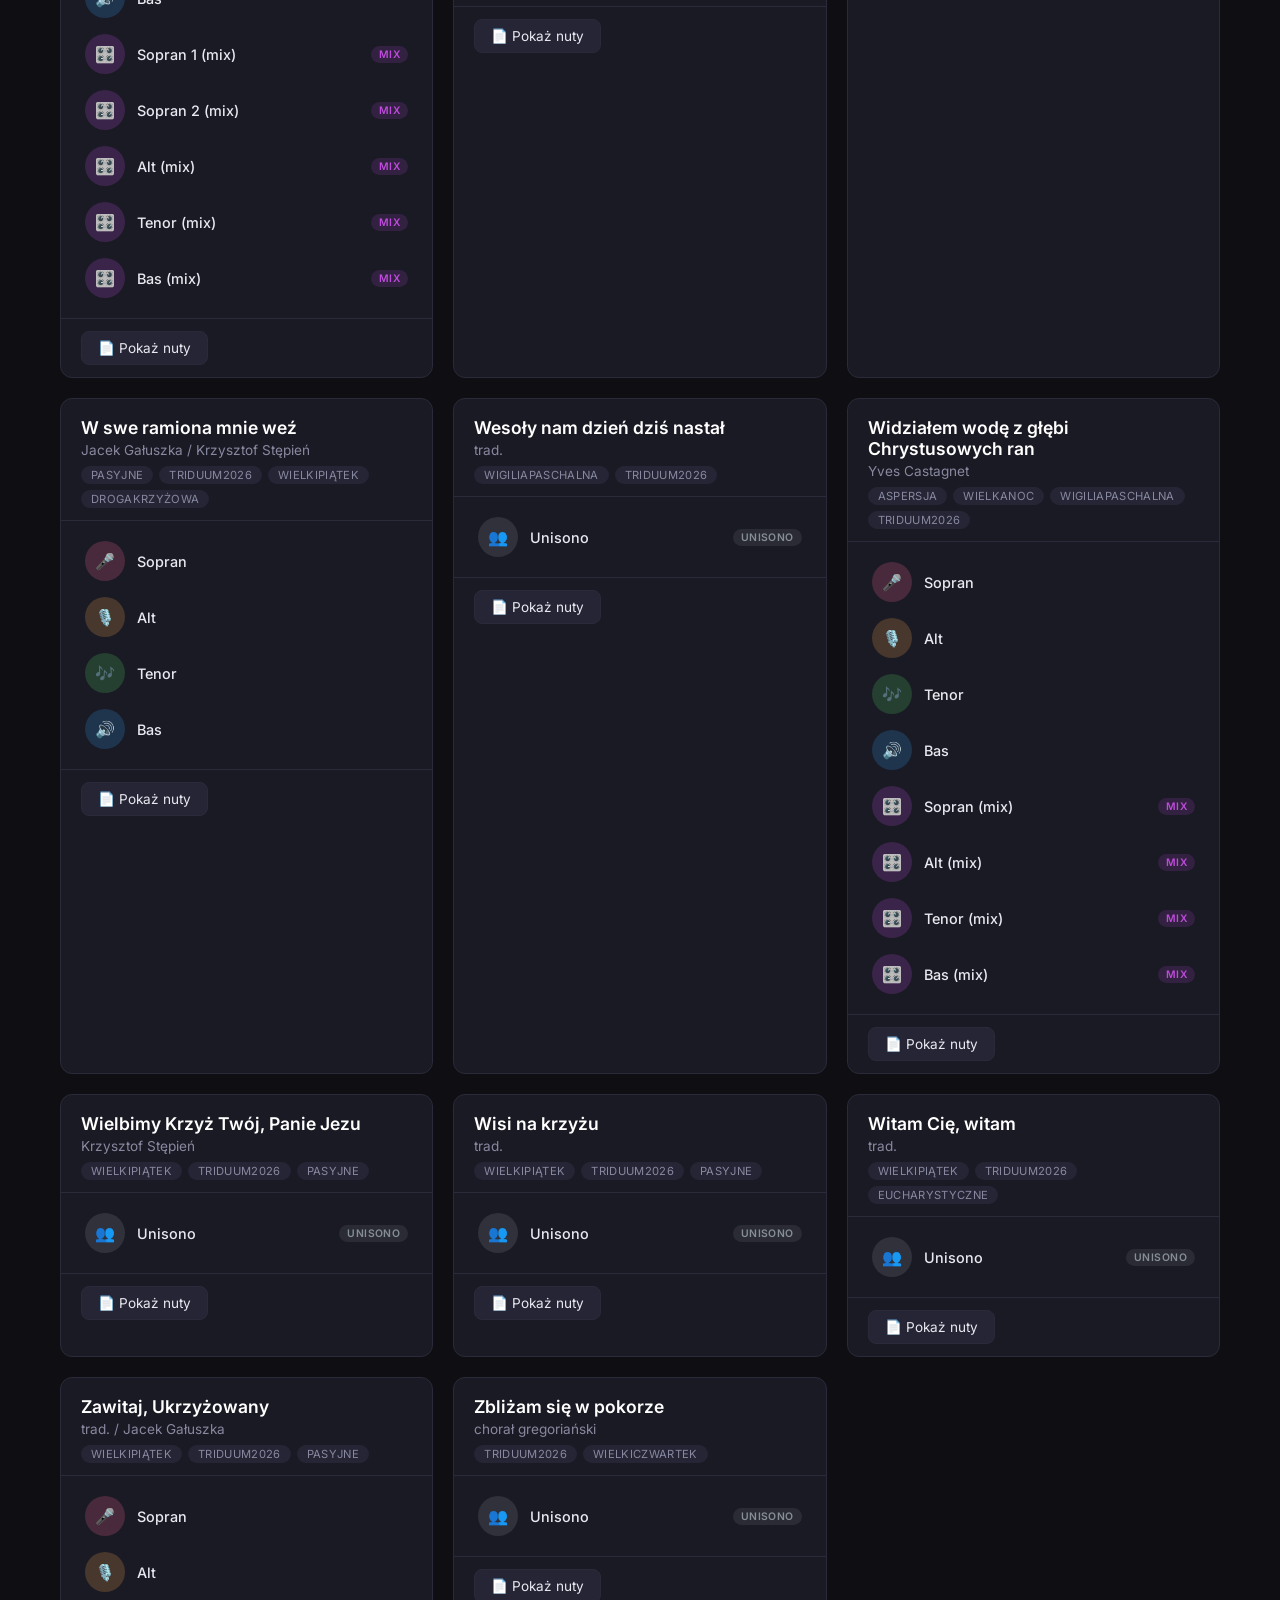
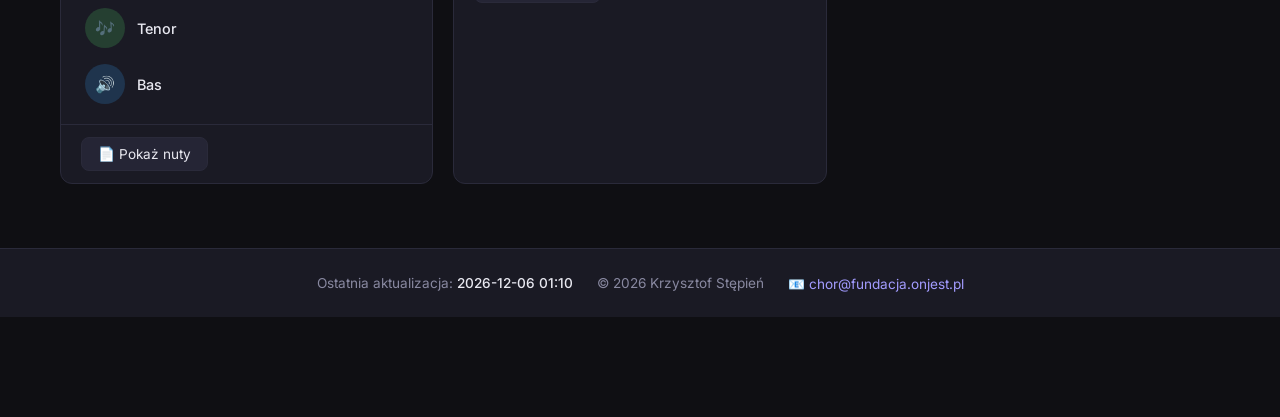
==== commit 2e7580ad: "some random changes" ====
--- a/index.html
+++ b/index.html
@@ -175,9 +175,9 @@
             <div class="download-section-header">
                 <span>📄 Nuty (wszystkie)</span>
             </div>
-            <a href="https://pub-14992ccbb14b4c84a26df90b7cedd48f.r2.dev/Nuty/niedziela-dobrego-pasterza-merged.pdf" download class="download-pdf-btn">
+            <a href="https://pub-14992ccbb14b4c84a26df90b7cedd48f.r2.dev/Nuty/boze-cialo-26-coro.pdf" download class="download-pdf-btn">
                 <span class="download-icon">📥</span>
-                <span>Pobierz nuty PDF</span>
+                <span>Pobierz nuty PDF (Boże Ciało 2026)</span>
             </a>
         </div>
 
